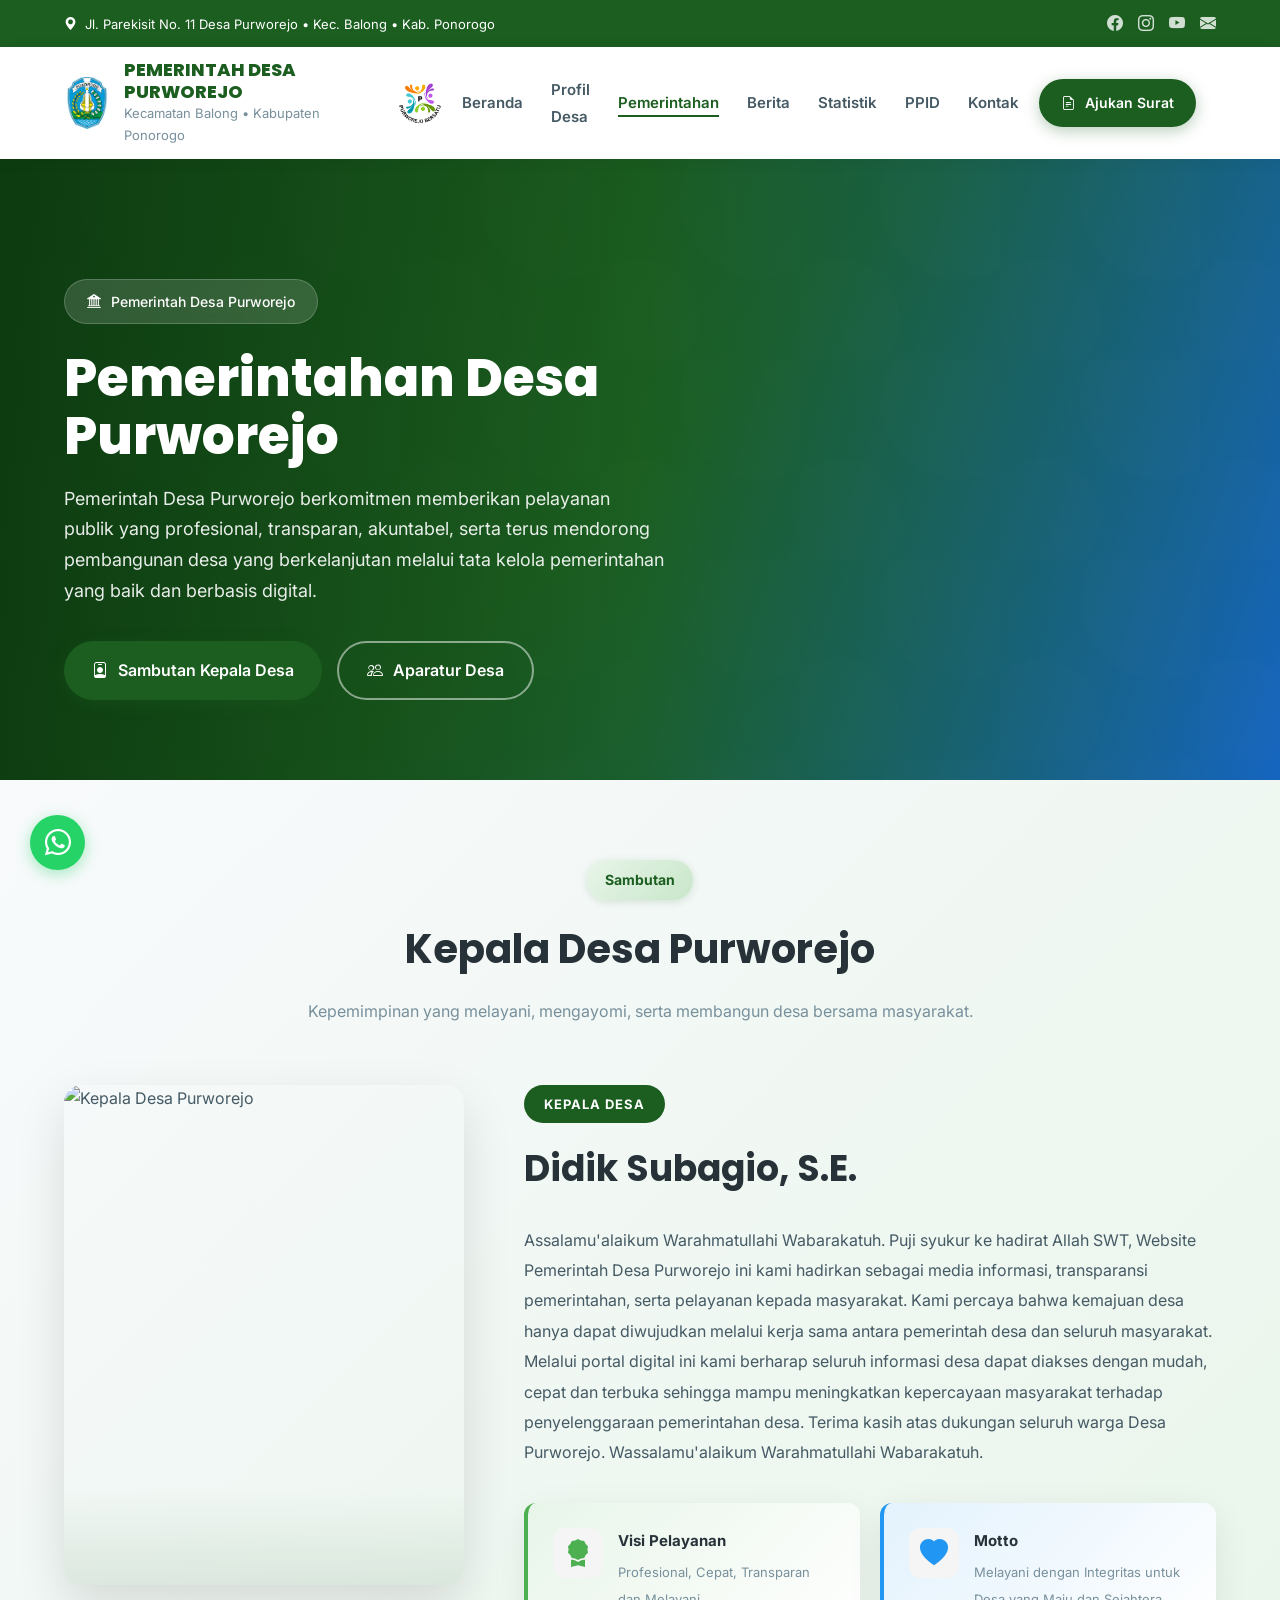
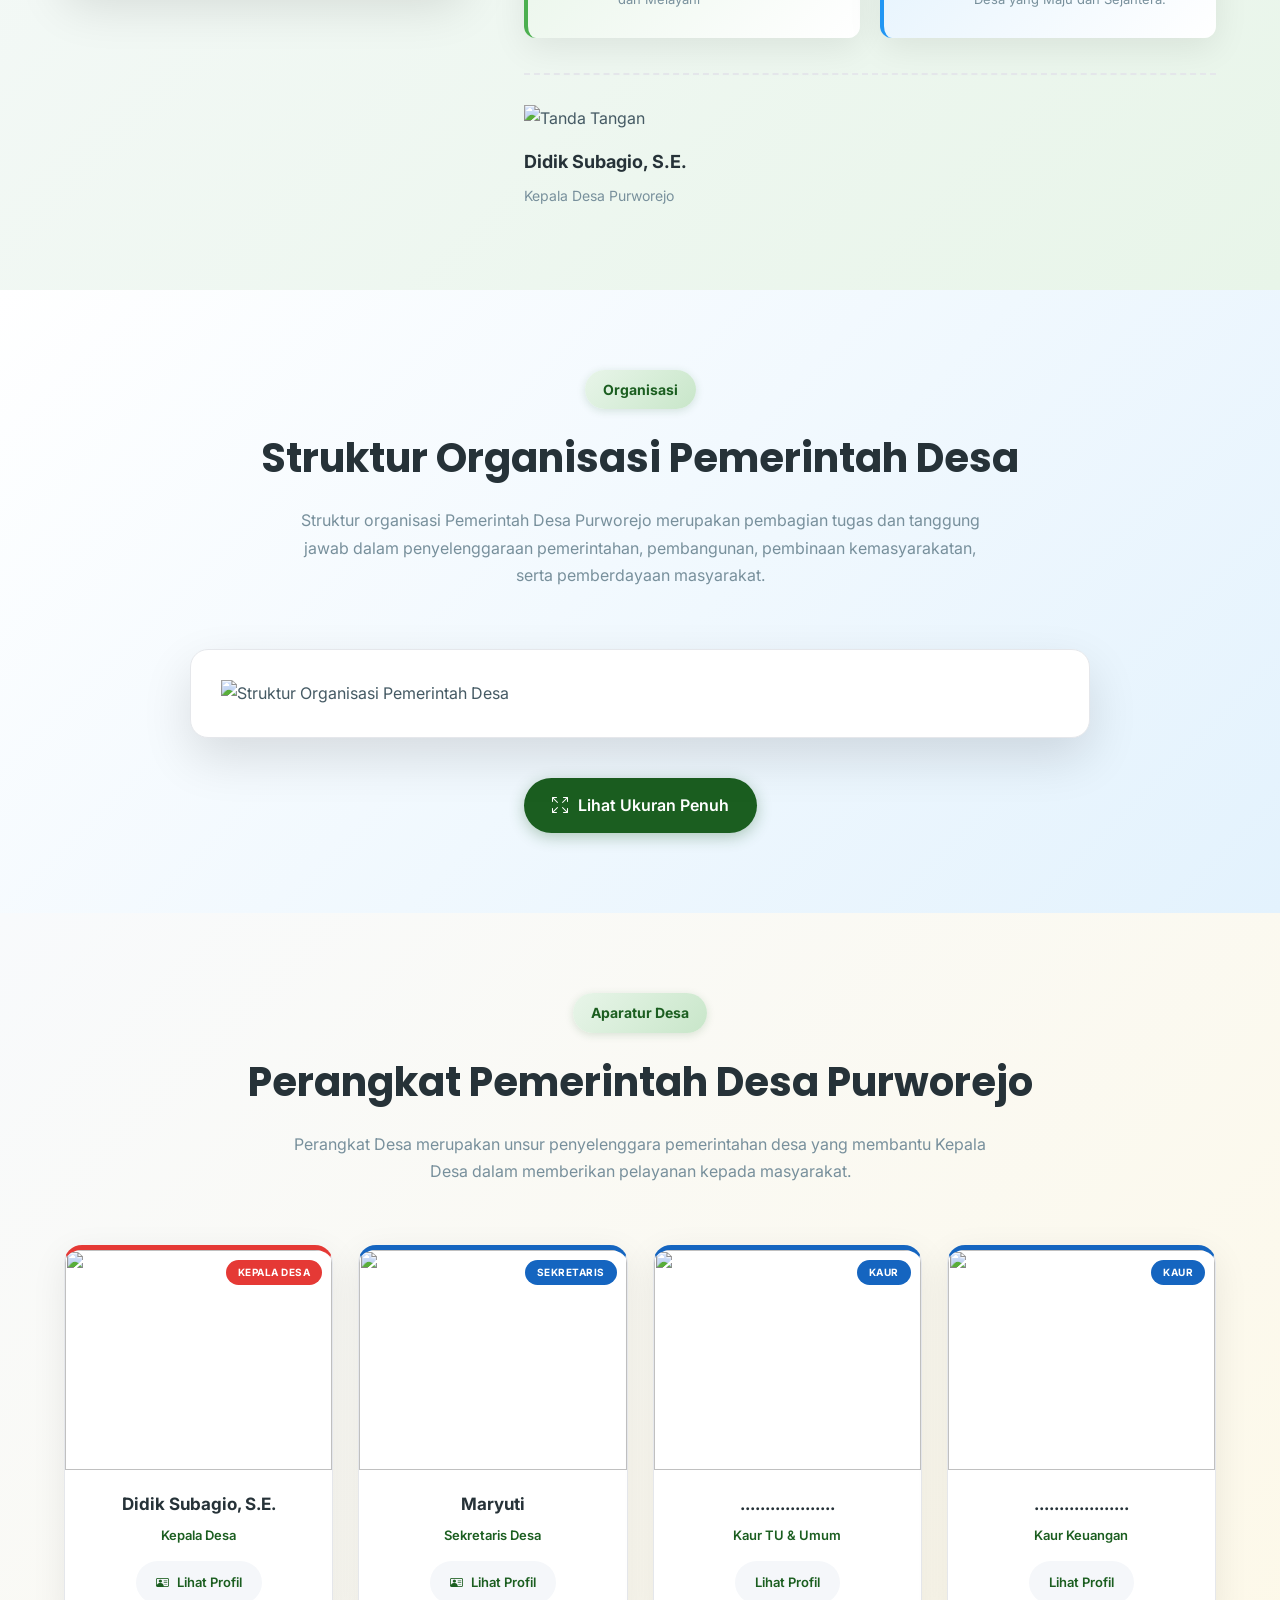
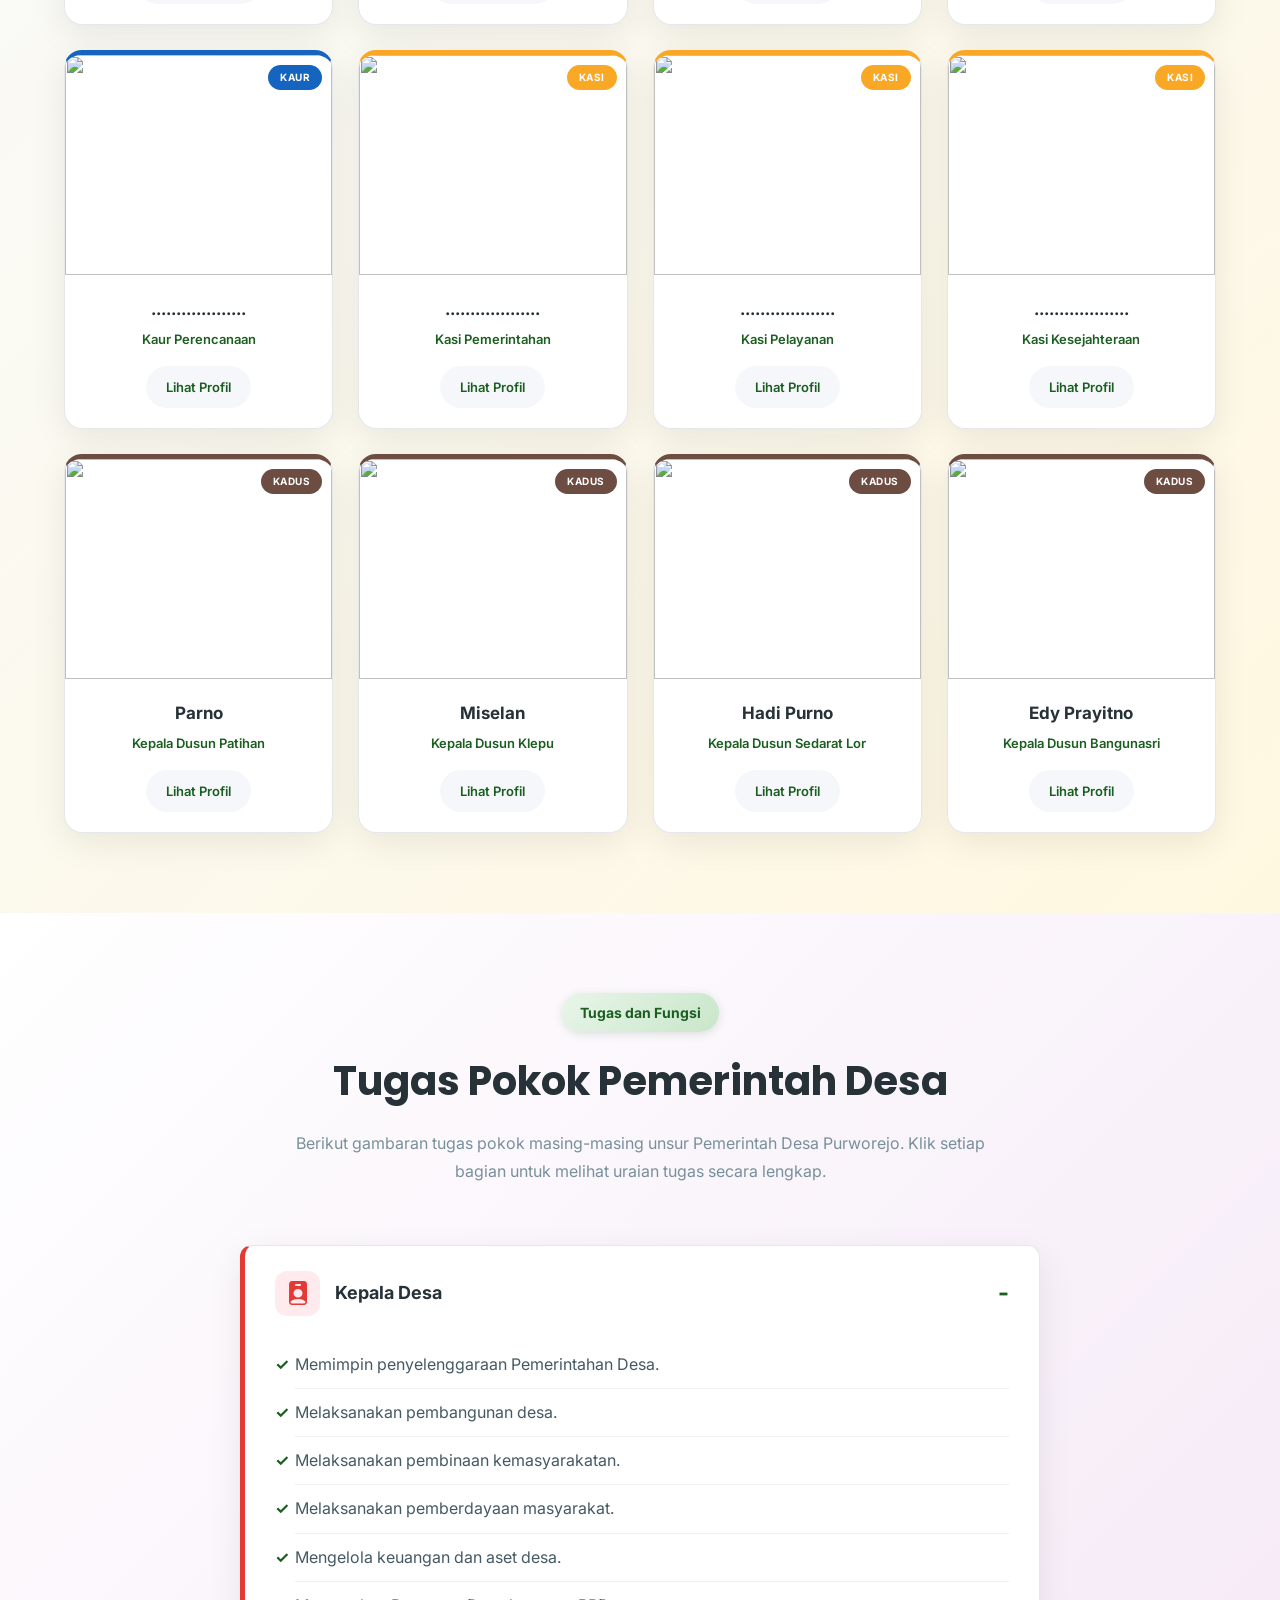
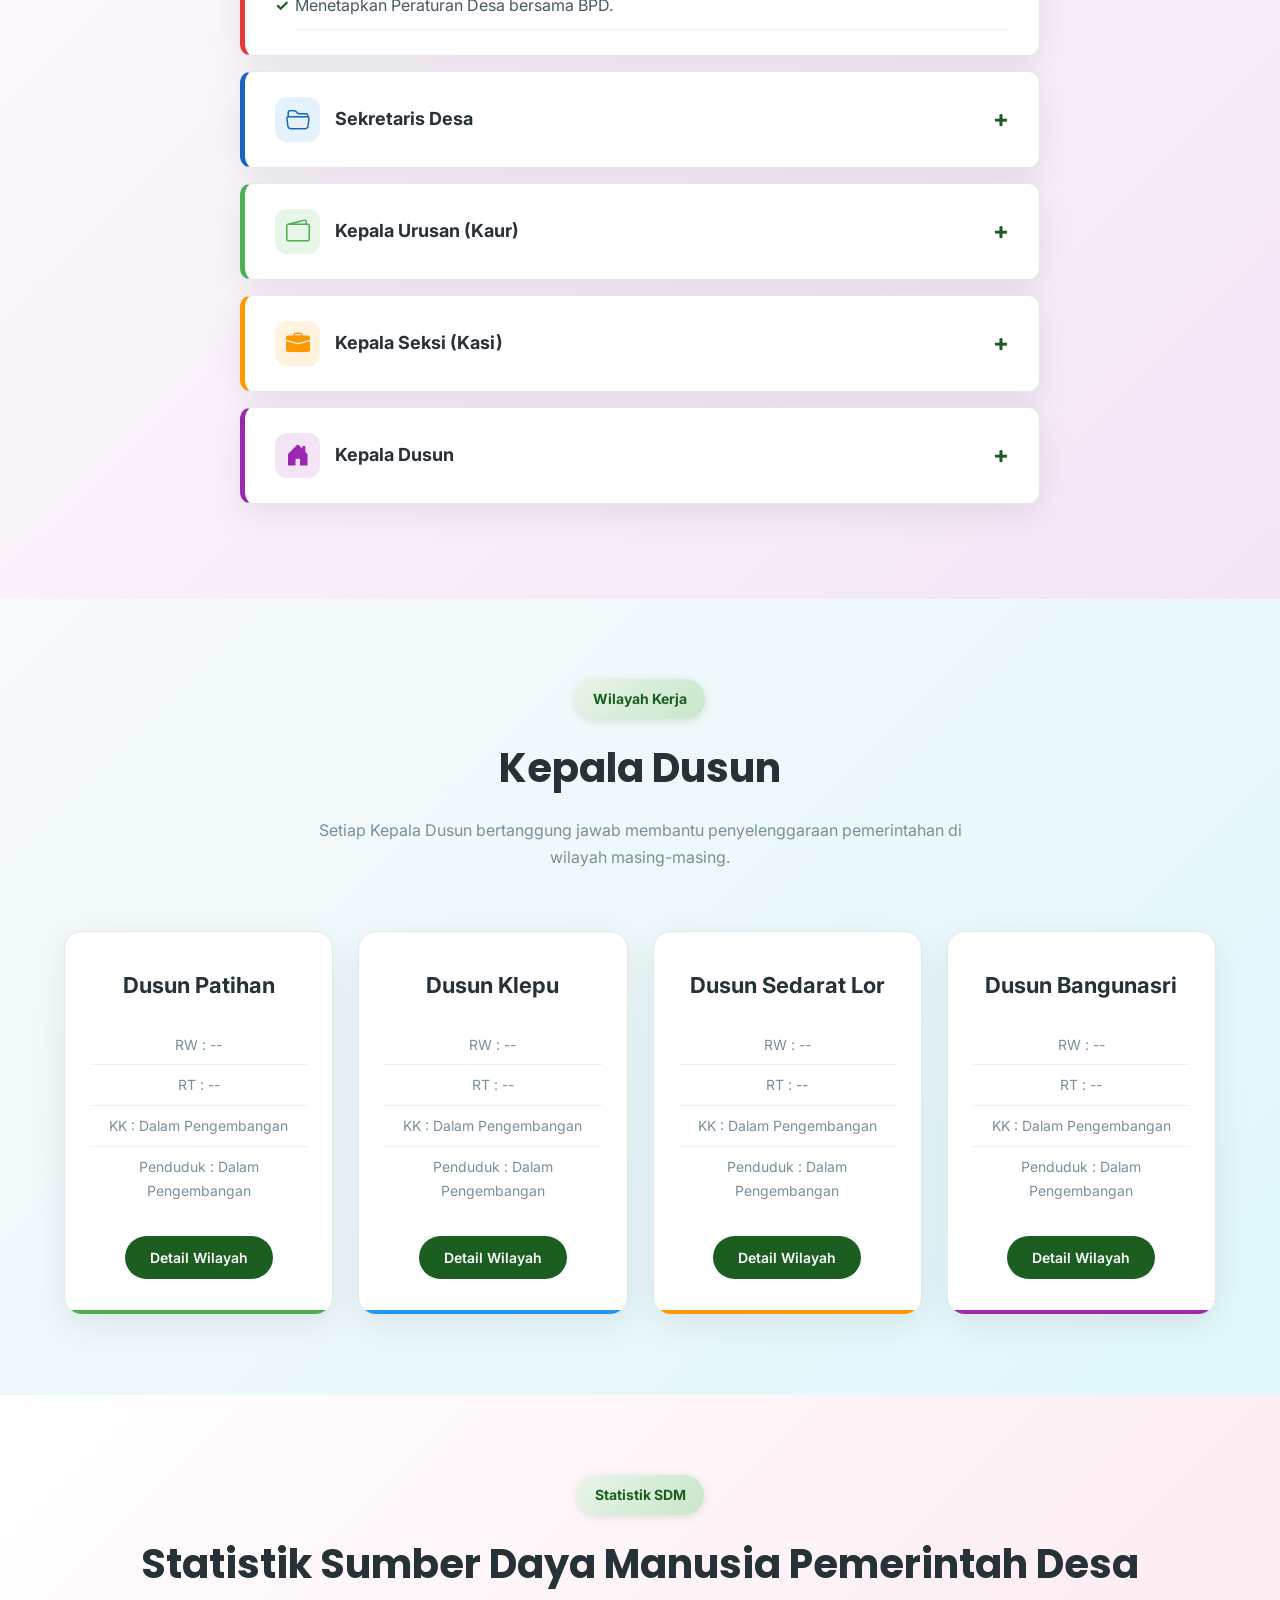
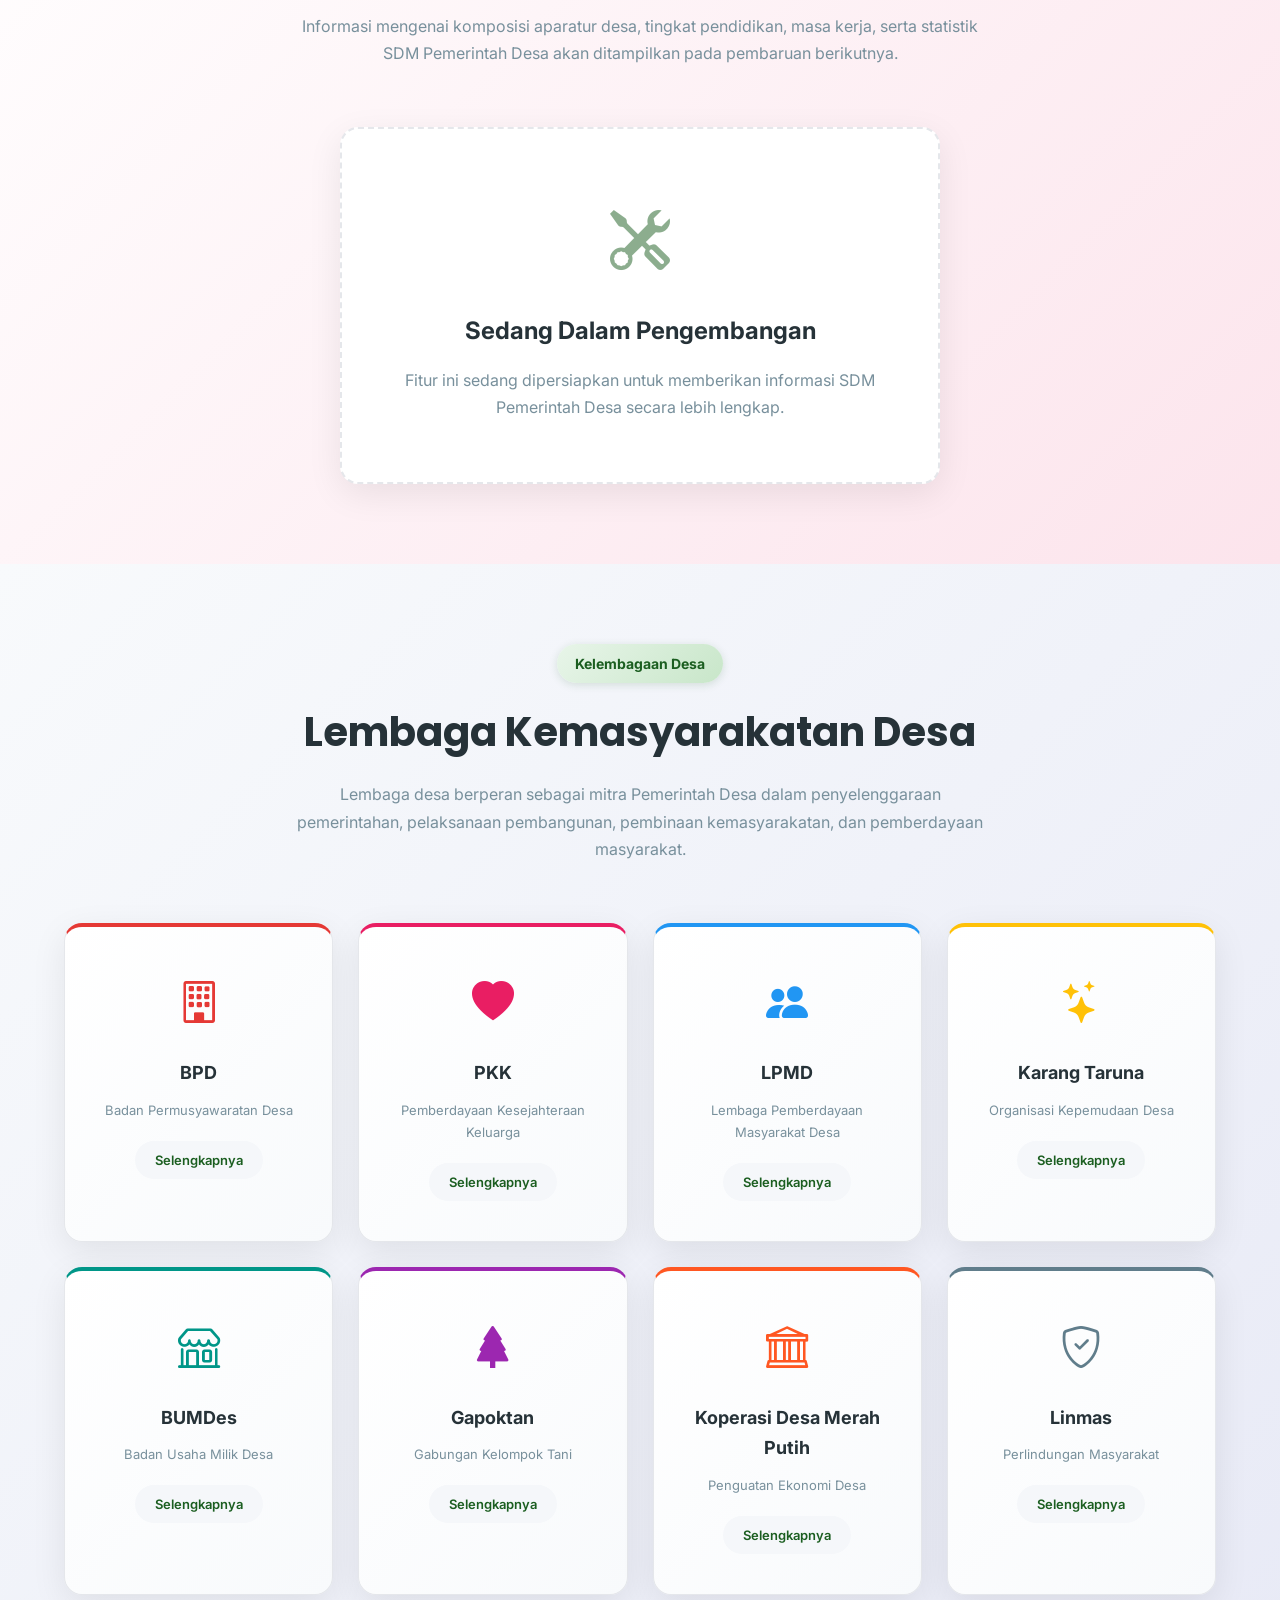
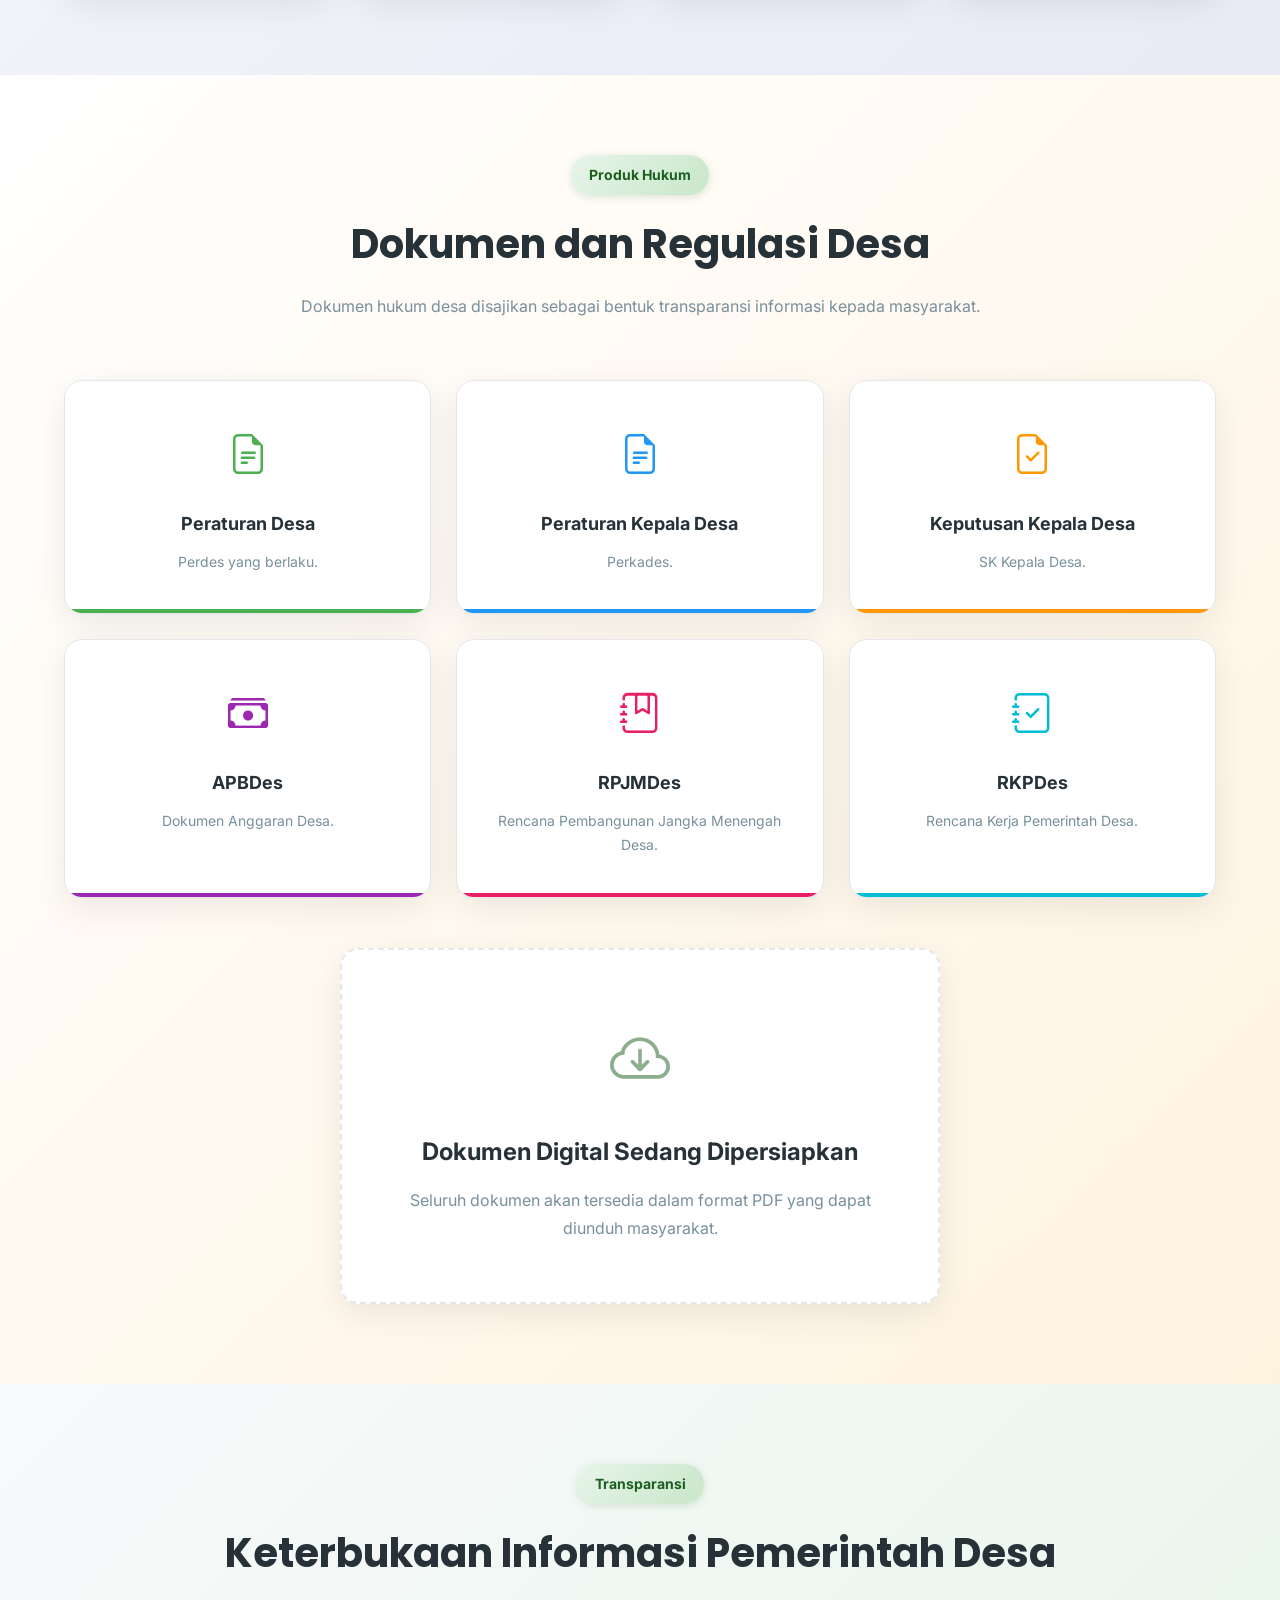
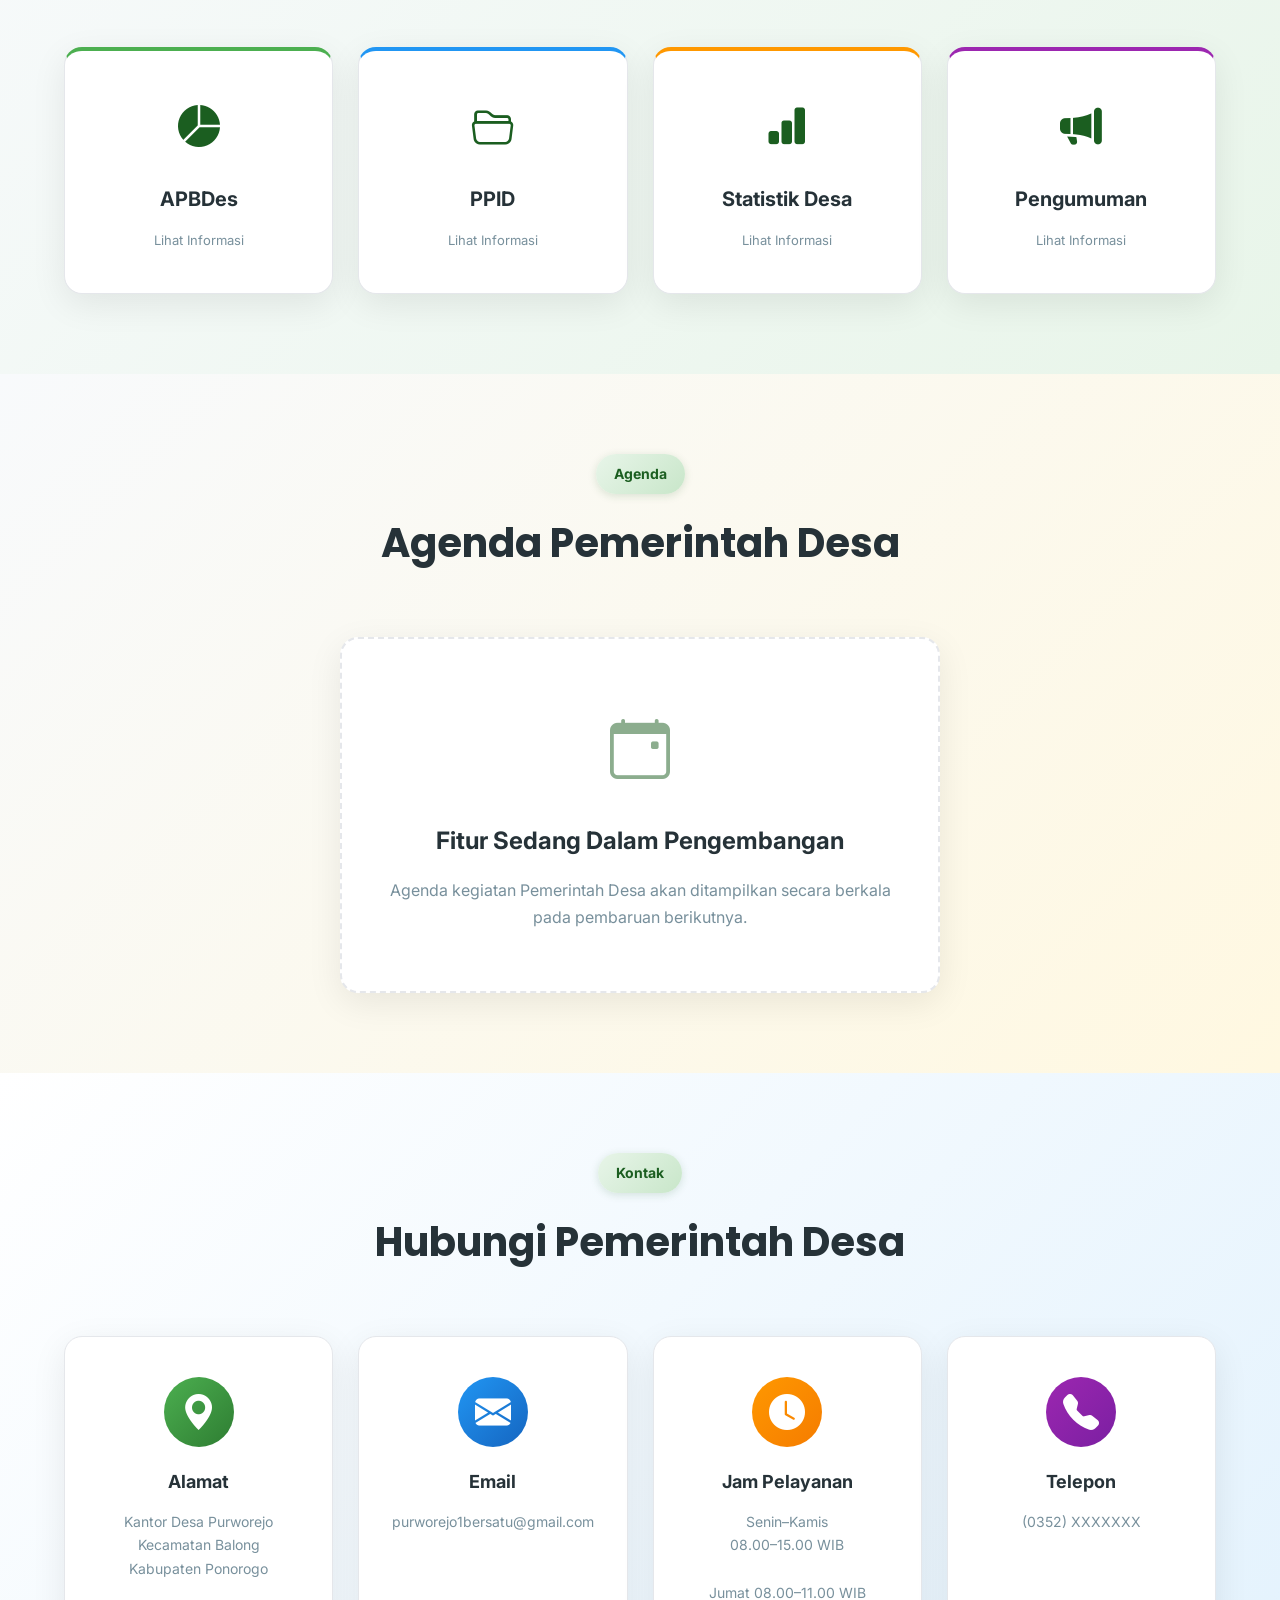
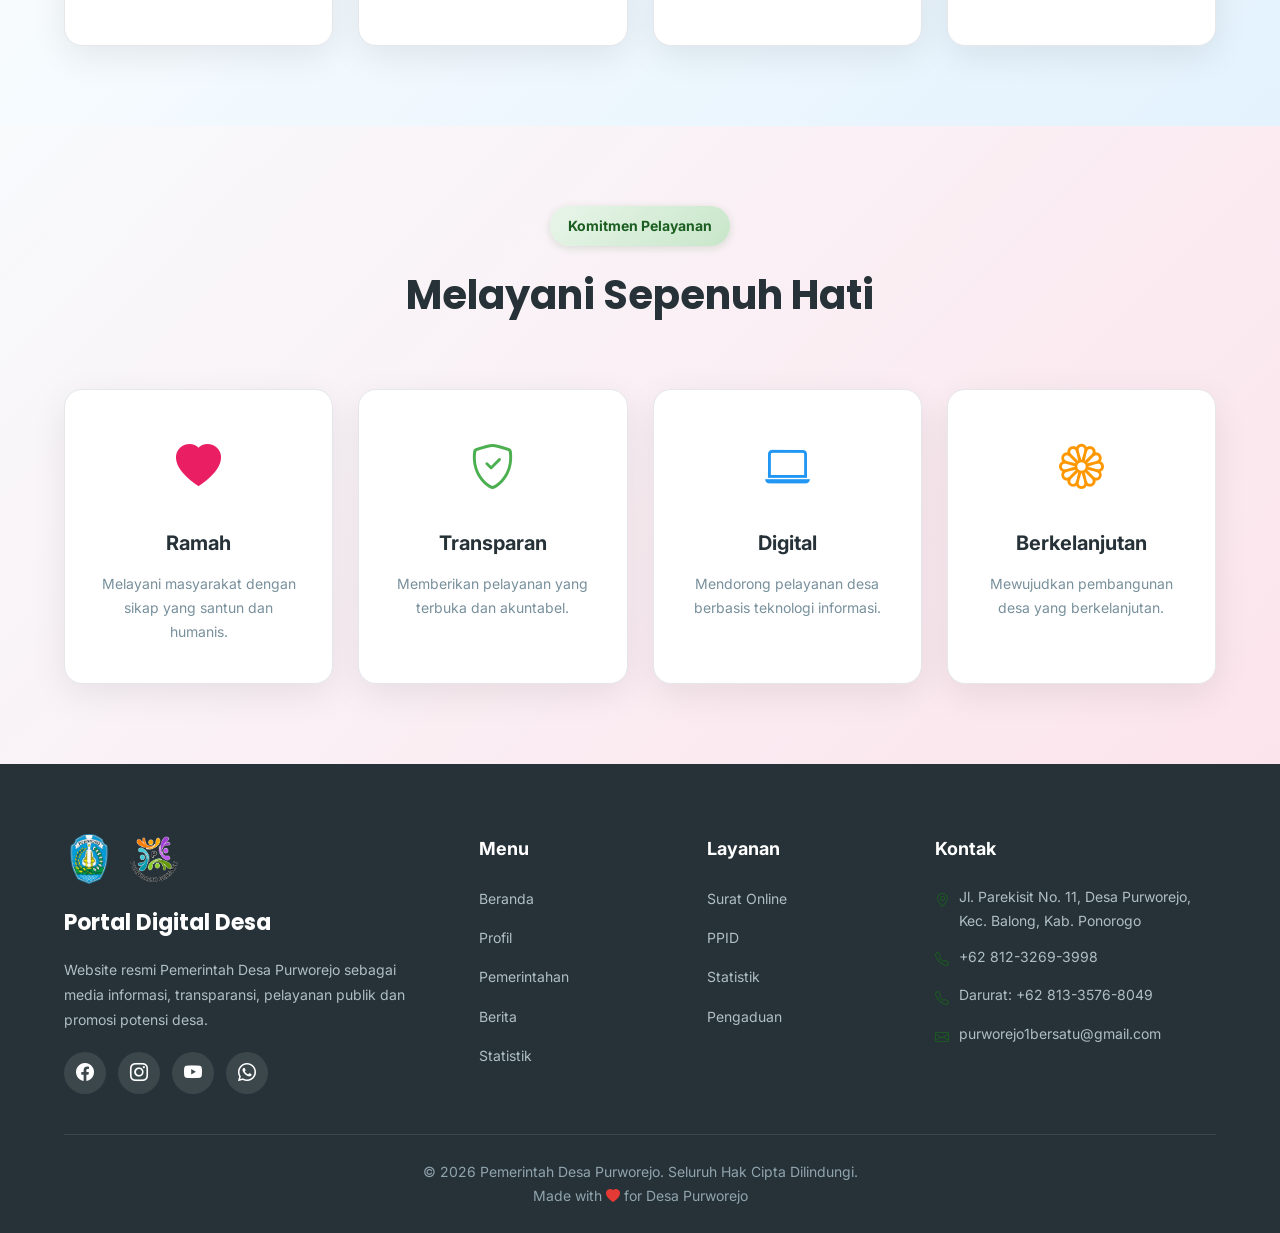
==== pemerintahan.html @ 0cb74fee "Add files via upload" ====
<!DOCTYPE html>
<html lang="id">
<head>
    <meta charset="UTF-8">
    <meta name="viewport" content="width=device-width, initial-scale=1.0">
    <title>Pemerintahan Desa | Portal Digital Desa Purworejo</title>
    <meta name="description" content="Pemerintahan Desa Purworejo - Struktur Organisasi, Aparatur Desa, Tugas Pokok dan Fungsi">

    <link rel="preconnect" href="https://fonts.googleapis.com">
    <link rel="preconnect" href="https://fonts.gstatic.com" crossorigin>
    <link href="https://fonts.googleapis.com/css2?family=Inter:wght@300;400;500;600;700;800&family=Poppins:wght@600;700;800&display=swap" rel="stylesheet">
    <link rel="stylesheet" href="https://cdn.jsdelivr.net/npm/bootstrap-icons@1.13.1/font/bootstrap-icons.min.css">
    <link href="https://unpkg.com/aos@2.3.4/dist/aos.css" rel="stylesheet">

    <style>

/* ==========================================
   PORTAL DIGITAL DESA PURWOREJO v2.0
   Modern Design + All Features
========================================== */

@import url('https://fonts.googleapis.com/css2?family=Inter:wght@300;400;500;600;700;800&family=Poppins:wght@600;700;800&display=swap');

:root {
    --primary: #1B5E20;
    --primary-light: #2E7D32;
    --primary-dark: #0D3B10;
    --secondary: #1565C0;
    --warning: #F9A825;
    --danger: #E53935;
    --white: #ffffff;
    --light: #F5F7FA;
    --dark: #263238;
    --text: #455A64;
    --text-light: #78909C;
    --border: #E5E7EB;
    --radius: 18px;
    --radius-sm: 12px;
    --shadow: 0 10px 35px rgba(0,0,0,.08);
    --shadow-lg: 0 20px 50px rgba(0,0,0,.12);
    --transition: .35s ease;
}

* { margin:0; padding:0; box-sizing:border-box; }
html { scroll-behavior:smooth; }
body { font-family:'Inter',sans-serif; background:var(--light); color:var(--text); line-height:1.7; overflow-x:hidden; }
img { display:block; width:100%; height:auto; }
a { text-decoration:none; color:inherit; transition:var(--transition); }
ul { list-style:none; }

.container { width:90%; max-width:1280px; margin:auto; }

/* ==========================================
   LOADER
========================================== */
.loader { position:fixed; top:0; left:0; width:100%; height:100%; background:#fff; display:flex; flex-direction:column; justify-content:center; align-items:center; z-index:99999; transition:opacity .5s, visibility .5s; }
.loader.hide { opacity:0; visibility:hidden; }
.spinner { width:60px; height:60px; border:6px solid #eee; border-top:6px solid var(--primary); border-radius:50%; animation:spin 1s linear infinite; }
.spinner-small { width:30px; height:30px; border:4px solid #eee; border-top:4px solid var(--primary); border-radius:50%; animation:spin 1s linear infinite; }
@keyframes spin { 100% { transform:rotate(360deg); } }

/* ==========================================
   BUTTONS
========================================== */
.btn-primary { display:inline-flex; align-items:center; gap:10px; padding:14px 28px; background:var(--primary); color:#fff; border-radius:50px; font-weight:600; transition:.3s; box-shadow:0 4px 15px rgba(27,94,32,.3); border:none; cursor:pointer; }
.btn-primary:hover { background:var(--primary-light); transform:translateY(-3px); box-shadow:0 8px 25px rgba(27,94,32,.4); }
.btn-secondary { display:inline-flex; align-items:center; gap:10px; padding:14px 28px; background:rgba(255,255,255,.2); border:2px solid rgba(255,255,255,.4); color:#fff; border-radius:50px; font-weight:600; transition:.3s; backdrop-filter:blur(10px); }
.btn-secondary:hover { background:rgba(255,255,255,.35); transform:translateY(-3px); }

/* ==========================================
   SECTION TITLE
========================================== */
.section-title { text-align:center; margin-bottom:60px; }
.section-title span { display:inline-block; padding:8px 18px; background:#E8F5E9; color:var(--primary); border-radius:50px; font-weight:700; font-size:14px; margin-bottom:15px; }
.section-title h2 { font-family:'Poppins',sans-serif; font-size:40px; color:var(--dark); margin-bottom:15px; }
.section-title p { max-width:700px; margin:auto; color:var(--text-light); }

/* ==========================================
   TOPBAR
========================================== */
.topbar { background:var(--primary); color:#fff; font-size:13px; padding:10px 0; }
.topbar-content { display:flex; justify-content:space-between; align-items:center; }
.top-left { display:flex; align-items:center; gap:8px; }
.top-right { display:flex; gap:15px; }
.top-right a { font-size:16px; color:#fff; opacity:.8; transition:.3s; }
.top-right a:hover { opacity:1; transform:translateY(-2px); }

/* ==========================================
   HEADER
========================================== */
.header { position:sticky; top:0; left:0; width:100%; z-index:1000; background:#fff; box-shadow:0 2px 15px rgba(0,0,0,.06); }
.navbar { display:grid; grid-template-columns:auto 1fr auto auto; align-items:center; gap:20px; padding:12px 0; }

.logo { display:flex; align-items:center; gap:14px; }
.logo-kabupaten { width:52px; height:52px; object-fit:contain; }
.logo-desa { width:44px; height:44px; object-fit:contain; }
.logo-text { display:flex; flex-direction:column; }
.logo-text h2 { font-family:'Poppins',sans-serif; font-size:18px; font-weight:800; color:var(--primary); line-height:1.2; }
.logo-text span { font-size:13px; color:var(--text-light); }

nav ul { display:flex; gap:28px; align-items:center; justify-content:center; }
nav a { font-size:15px; font-weight:600; color:var(--text); position:relative; padding:5px 0; }
nav a::after { content:''; position:absolute; bottom:0; left:0; width:0; height:2px; background:var(--primary); transition:width .3s; }
nav a:hover, nav a.active { color:var(--primary); }
nav a:hover::after, nav a.active::after { width:100%; }

.header-button { display:flex; align-items:center; }
.header-button .btn-primary { padding:12px 22px; font-size:14px; }
.header-button .btn-primary span { display:inline; }

.menu-toggle { display:none; font-size:28px; color:var(--dark); background:none; border:none; cursor:pointer; }

/* ==========================================
   HERO
========================================== */
.hero { padding-top:0; }
.hero-slide { position:relative; height:600px; overflow:hidden; border-radius:0; }
.hero-slide img { position:absolute; width:100%; height:100%; object-fit:cover; }
.overlay { position:absolute; width:100%; height:100%; background:linear-gradient(90deg, rgba(0,0,0,.7) 0%, rgba(0,0,0,.4) 50%, rgba(0,0,0,.1) 100%); }
.hero .container { position:relative; height:100%; display:flex; align-items:center; z-index:2; }
.hero-content { max-width:650px; color:#fff; }
.hero-badge { display:inline-block; padding:10px 22px; background:rgba(255,255,255,.18); backdrop-filter:blur(10px); border-radius:50px; margin-bottom:20px; font-size:14px; font-weight:500; }
.hero-content h1 { font-family:'Poppins',sans-serif; font-size:52px; line-height:1.1; margin-bottom:20px; }
.hero-content p { font-size:18px; color:rgba(255,255,255,.9); margin-bottom:35px; max-width:600px; }
.hero-button { display:flex; gap:15px; flex-wrap:wrap; }

.swiper-pagination-bullet { background:#fff; opacity:.5; width:10px; height:10px; }
.swiper-pagination-bullet-active { background:var(--warning); opacity:1; }

/* ==========================================
   RUNNING TEXT
========================================== */
.running-text { background:#fff; padding:16px 0; box-shadow:var(--shadow); position:relative; z-index:5; }
.running-wrapper { display:flex; align-items:center; gap:20px; }
.running-label { display:flex; align-items:center; gap:10px; background:var(--primary); color:#fff; padding:10px 20px; border-radius:50px; font-weight:700; font-size:14px; white-space:nowrap; }
.running-label i { font-size:18px; }
.running-wrapper marquee { font-size:15px; font-weight:500; color:var(--dark); flex:1; }

/* ==========================================
   QUICK MENU
========================================== */
.quick-menu { background:var(--light); padding:80px 0; }
.quick-grid { display:grid; grid-template-columns:repeat(6,1fr); gap:20px; }
.quick-card { background:#fff; border-radius:var(--radius); padding:30px 20px; text-align:center; box-shadow:var(--shadow); transition:.35s; border:1px solid #ECEFF1; }
.quick-card:hover { transform:translateY(-10px); box-shadow:var(--shadow-lg); }
.quick-icon { width:70px; height:70px; margin:0 auto 20px; border-radius:50%; display:flex; align-items:center; justify-content:center; background:#E8F5E9; color:var(--primary); font-size:32px; transition:.3s; }
.quick-icon.blue{
    background:#2F80ED;
    color:#fff;
}

.quick-icon.green{
    background:#4CAF50;
    color:#fff;
}

.quick-icon.purple{
    background:#8E44AD;
    color:#fff;
}

.quick-icon.orange{
    background:#F39C12;
    color:#fff;
}

.quick-icon.red{
    background:#E74C3C;
    color:#fff;
}

.quick-icon.teal{
    background:#16A085;
    color:#fff;
}
.quick-card:hover .quick-icon { background:var(--primary); color:#fff; transform:scale(1.1); }
.quick-card h3 { font-size:17px; margin-bottom:10px; color:var(--dark); }
.quick-card p { font-size:13px; color:var(--text-light); line-height:1.5; }

/* ==========================================
   STATISTIK
========================================== */
.statistics { background:#fff; padding:80px 0; }
.stat-grid { display:grid; grid-template-columns:repeat(4,1fr); gap:25px; }
.stat-card { background:linear-gradient(135deg,#fff,#F8FAFC); padding:35px 25px; border-radius:var(--radius); text-align:center; box-shadow:var(--shadow); transition:.35s; border:1px solid #ECEFF1; }
.stat-card:hover { transform:translateY(-8px); box-shadow:var(--shadow-lg); }
.stat-card i { font-size:40px; color:var(--primary); margin-bottom:18px; display:block; }
.stat-card h3 { font-size:38px; font-weight:800; color:var(--primary); margin-bottom:8px; }
.stat-card p { font-weight:600; color:var(--text); font-size:15px; }
.stat-cta { text-align:center; margin-top:40px; }

/* ==========================================
   SAMBUTAN
========================================== */
.welcome { background:var(--light); padding:80px 0; }
.welcome-wrapper { display:grid; grid-template-columns:380px 1fr; gap:60px; align-items:center; }
.welcome-photo { overflow:hidden; border-radius:var(--radius); box-shadow:var(--shadow); background:#fff; }
.welcome-photo img { height:480px; object-fit:cover; }
.welcome-content span { display:inline-block; padding:8px 18px; background:#E8F5E9; border-radius:50px; color:var(--primary); font-weight:700; font-size:14px; margin-bottom:20px; }
.welcome-content h2 { font-family:'Poppins',sans-serif; font-size:36px; color:var(--dark); margin-bottom:25px; }
.welcome-content p { margin-bottom:18px; font-size:16px; line-height:1.8; color:var(--text); }

/* ==========================================
   BERITA
========================================== */
.news { background:#fff; padding:80px 0; }
.news-grid { display:grid; grid-template-columns:repeat(3,1fr); gap:30px; }
.news-card { background:#fff; border-radius:var(--radius); overflow:hidden; box-shadow:var(--shadow); transition:.35s; border:1px solid #ECEFF1; }
.news-card:hover { transform:translateY(-10px); box-shadow:var(--shadow-lg); }
.news-card img { height:220px; object-fit:cover; transition:.5s; }
.news-card:hover img { transform:scale(1.05); }
.news-content { padding:25px; }
.news-content span { display:inline-block; font-size:13px; color:var(--primary); font-weight:700; margin-bottom:12px; }
.news-content h3 { font-size:20px; margin-bottom:15px; line-height:1.4; color:var(--dark); }
.news-content p { margin-bottom:20px; font-size:14px; color:var(--text-light); line-height:1.7; display:-webkit-box; -webkit-line-clamp:3; -webkit-box-orient:vertical; overflow:hidden; }
.news-content a { color:var(--primary); font-weight:700; display:inline-flex; align-items:center; gap:5px; }
.news-content a:hover { color:var(--warning); gap:10px; }
.news-cta { text-align:center; margin-top:40px; }
.loading-news { grid-column:1/-1; text-align:center; padding:60px; }
.loading-news p { margin-top:15px; color:var(--text-light); }

/* ==========================================
   LAYANAN
========================================== */
.services { background:var(--light); padding:80px 0; }
.services-grid { display:grid; grid-template-columns:repeat(3,1fr); gap:25px; }
.service-card { background:#fff; padding:40px 30px; border-radius:var(--radius); text-align:center; box-shadow:var(--shadow); transition:.35s; border:1px solid #ECEFF1; }
.service-card:hover { transform:translateY(-8px); box-shadow:var(--shadow-lg); }
.service-card i { font-size:45px; color:var(--primary); margin-bottom:20px; display:block; transition:.3s; }
.service-card:hover i { transform:scale(1.2); color:var(--secondary); }
.service-card h3 { font-size:20px; margin-bottom:12px; color:var(--dark); }
.service-card p { font-size:14px; color:var(--text-light); line-height:1.7; }

/* ==========================================
   APBDES
========================================== */
.budget { background:#fff; padding:80px 0; }
.budget-wrapper { display:grid; grid-template-columns:repeat(3,1fr); gap:25px; margin-bottom:40px; }
.budget-card { padding:35px; border-radius:var(--radius); text-align:center; color:#fff; position:relative; overflow:hidden; }
.budget-card::before { content:''; position:absolute; top:-50%; right:-50%; width:200px; height:200px; background:rgba(255,255,255,.1); border-radius:50%; }
.budget-card.income { background:linear-gradient(135deg, #1B5E20, #2E7D32); }
.budget-card.expense { background:linear-gradient(135deg, #1565C0, #1976D2); }
.budget-card.remain { background:linear-gradient(135deg, #F9A825, #F57F17); }
.budget-card i { font-size:40px; margin-bottom:15px; display:block; opacity:.9; }
.budget-card h3 { font-size:16px; margin-bottom:10px; opacity:.9; }
.budget-card h2 { font-size:28px; font-weight:800; }
.budget-chart { max-width:500px; margin:0 auto; }

/* ==========================================
   KONTAK
========================================== */
.contact { background:var(--light); padding:80px 0; }
.contact-wrapper { display:grid; grid-template-columns:1fr 1fr; gap:50px; align-items:start; }
.contact-info span { display:inline-block; padding:8px 18px; background:#E8F5E9; border-radius:50px; color:var(--primary); font-weight:700; font-size:14px; margin-bottom:20px; }
.contact-info h2 { font-family:'Poppins',sans-serif; font-size:36px; color:var(--dark); margin-bottom:20px; }
.contact-info p { margin-bottom:25px; line-height:1.8; }
.contact-info ul li { display:flex; align-items:center; gap:12px; margin-bottom:15px; font-size:15px; }
.contact-info ul li i { color:var(--primary); font-size:18px; }
.contact-form { background:#fff; padding:40px; border-radius:var(--radius); box-shadow:var(--shadow); }
.contact-form input, .contact-form textarea { width:100%; padding:14px 18px; margin-bottom:15px; border:1px solid var(--border); border-radius:var(--radius-sm); font-family:'Inter',sans-serif; font-size:15px; transition:.3s; }
.contact-form input:focus, .contact-form textarea:focus { outline:none; border-color:var(--primary); box-shadow:0 0 0 3px rgba(27,94,32,.1); }
.contact-form textarea { resize:vertical; min-height:120px; }

/* ==========================================
   FOOTER
========================================== */
.footer { background:var(--dark); padding:70px 0 0; color:#fff; }
.footer-grid { display:grid; grid-template-columns:2fr 1fr 1fr 1.5fr; gap:40px; margin-bottom:40px; }
.footer-brand .footer-logo { display:flex; gap:15px; margin-bottom:20px; }
.footer-brand .footer-logo img { width:50px; height:50px; object-fit:contain; }
.footer-brand h3 { font-family:'Poppins',sans-serif; font-size:22px; margin-bottom:15px; }
.footer-brand p { color:#b0bec5; line-height:1.8; margin-bottom:20px; font-size:14px; }
.footer-social { display:flex; gap:12px; }
.footer-social a { width:42px; height:42px; border-radius:50%; background:rgba(255,255,255,.1); display:flex; align-items:center; justify-content:center; font-size:18px; transition:.3s; }
.footer-social a:hover { background:var(--primary); transform:translateY(-3px); }
.footer-menu h4 { font-size:18px; margin-bottom:20px; color:#fff; }
.footer-menu ul li { margin-bottom:12px; }
.footer-menu ul li a { color:#b0bec5; font-size:14px; transition:.3s; }
.footer-menu ul li a:hover { color:#fff; padding-left:5px; }
.footer-contact h4 { font-size:18px; margin-bottom:20px; color:#fff; }
.footer-contact ul li { display:flex; align-items:flex-start; gap:10px; margin-bottom:12px; color:#b0bec5; font-size:14px; }
.footer-contact ul li i { color:var(--primary); margin-top:3px; }
.copyright { border-top:1px solid rgba(255,255,255,.1); padding:25px 0; text-align:center; font-size:14px; color:#90a4ae; }
.copyright i { color:#E53935; }

/* ==========================================
   FLOATING BUTTONS
========================================== */
.back-top { position:fixed; bottom:30px; right:30px; width:50px; height:50px; background:var(--primary); color:#fff; border-radius:50%; display:flex; align-items:center; justify-content:center; font-size:24px; opacity:0; visibility:hidden; transition:.3s; z-index:999; box-shadow:0 4px 15px rgba(27,94,32,.4); }
.back-top.show { opacity:1; visibility:visible; }
.back-top:hover { background:var(--primary-light); transform:translateY(-3px); }
.whatsapp { position:fixed; bottom:30px; left:30px; width:55px; height:55px; background:#25D366; color:#fff; border-radius:50%; display:flex; align-items:center; justify-content:center; font-size:26px; z-index:999; box-shadow:0 4px 15px rgba(37,211,102,.4); transition:.3s; }
.whatsapp:hover { transform:scale(1.1) rotate(10deg); }

/* ==========================================
   PAGE HEADER
========================================== */
.page-header { background:linear-gradient(135deg, var(--primary), var(--primary-dark)); color:#fff; padding:100px 0 60px; text-align:center; }
.page-header h1 { font-family:'Poppins',sans-serif; font-size:42px; margin-bottom:10px; }
.page-header p { opacity:.9; font-size:18px; }

.page-banner { padding:100px 0 50px; background:linear-gradient(135deg, #f7f9fc, #e8f5e9); }
.page-banner-content { text-align:center; }
.page-banner-content h1 { font-family:'Poppins',sans-serif; font-size:42px; font-weight:800; color:var(--dark); margin-bottom:15px; }
.page-banner-content p { font-size:18px; color:var(--text-light); max-width:700px; margin:auto; }

/* ==========================================
   NEWS SEARCH
========================================== */
.news-search { padding:40px 0; background:var(--light); }
.search-box { position:relative; max-width:500px; margin:0 auto; }
.search-box i { position:absolute; left:18px; top:50%; transform:translateY(-50%); color:var(--text-light); font-size:18px; }
.search-box input { width:100%; padding:15px 20px 15px 50px; border:1px solid var(--border); border-radius:50px; font-size:16px; transition:.3s; }
.search-box input:focus { outline:none; border-color:var(--primary); box-shadow:0 0 0 3px rgba(27,94,32,.1); }

/* ==========================================
   NEWS LIST PAGE
========================================== */
.news-list { padding:30px 0 80px; background:var(--light); }

/* ==========================================
   NEWS DETAIL
========================================== */
.news-detail { padding:60px 0; background:#fff; }
.back-news { display:inline-flex; align-items:center; gap:10px; margin-bottom:30px; color:var(--primary); font-weight:600; transition:.3s; }
.back-news:hover { color:var(--primary-dark); gap:15px; }
.detail-image { width:100%; height:450px; object-fit:cover; border-radius:var(--radius); margin-bottom:30px; box-shadow:var(--shadow); }
.detail-meta { color:#777; font-size:15px; margin-bottom:15px; }
.detail-meta span:first-child { color:var(--primary); font-weight:600; background:#E8F5E9; padding:4px 12px; border-radius:20px; }
#detailJudul { font-family:'Poppins',sans-serif; font-size:36px; line-height:1.4; color:var(--dark); margin-bottom:20px; }
.detail-author { display:flex; align-items:center; gap:10px; color:#666; margin-bottom:25px; }
.detail-author i { font-size:24px; color:var(--primary); }
.detail-content { font-size:17px; line-height:1.9; color:#444; margin:35px 0; }
.detail-content p { margin-bottom:20px; }
.detail-content h2 { color:var(--primary); margin:35px 0 20px; font-size:28px; }
.detail-content h3 { color:var(--primary); margin:30px 0 15px; font-size:22px; }
.detail-content img { width:100%; border-radius:var(--radius-sm); margin:25px 0; }
.detail-content ul { padding-left:25px; margin-bottom:25px; }
.detail-content li { margin-bottom:10px; }
.detail-tags { display:flex; flex-wrap:wrap; gap:10px; margin-top:30px; }
.detail-tags span { background:var(--primary); color:#fff; padding:8px 18px; border-radius:30px; font-size:13px; }

/* ==========================================
   STATISTICS PAGE
========================================== */
.statistics-filter { padding:30px 0; background:#f7f9fc; }
.filter-card { background:#fff; padding:35px; border-radius:var(--radius); box-shadow:var(--shadow); }
.filter-grid { display:grid; grid-template-columns:repeat(3,1fr); gap:25px; margin-top:25px; }
.filter-item { display:flex; flex-direction:column; }
.filter-item label { font-weight:600; margin-bottom:10px; color:var(--dark); display:flex; align-items:center; gap:8px; }
.filter-item label i { color:var(--primary); }
.filter-item select { padding:14px 16px; border:1px solid var(--border); border-radius:var(--radius-sm); font-size:15px; outline:none; transition:.3s; background:#fff; }
.filter-item select:focus { border-color:var(--primary); box-shadow:0 0 0 3px rgba(27,94,32,.1); }
.active-filter { display:flex; align-items:center; gap:10px; padding:14px 18px; background:#E8F5E9; border-left:5px solid var(--primary); border-radius:var(--radius-sm); margin-bottom:25px; }
.active-filter i { font-size:20px; color:var(--primary); }
.active-filter strong { color:var(--primary); }

.statistics-card { padding:30px 0 60px; background:#f7f9fc; }
.statistics-card .stat-grid { grid-template-columns:repeat(4,1fr); }
.stat-box { background:#fff; border-radius:var(--radius); padding:30px 20px; text-align:center; box-shadow:0 8px 25px rgba(0,0,0,.06); transition:.3s; }
.stat-box:hover { transform:translateY(-8px); box-shadow:0 18px 40px rgba(0,0,0,.12); }
.stat-box i { font-size:36px; color:var(--primary); margin-bottom:15px; display:block; }
.stat-box h2 { font-size:32px; font-weight:800; color:var(--dark); margin-bottom:8px; }
.stat-box span { font-size:14px; color:var(--text-light); }

.statistics-chart { padding:20px 0 60px; background:#f7f9fc; }
.chart-row { display:grid; grid-template-columns:1fr 1fr; gap:30px; margin-bottom:30px; }
.chart-card { background:#fff; border-radius:var(--radius); padding:35px; box-shadow:0 8px 25px rgba(0,0,0,.06); }
.chart-header { margin-bottom:30px; }
.chart-header h2 { font-size:24px; margin-bottom:8px; color:var(--dark); display:flex; align-items:center; gap:10px; }
.chart-header h2 i { color:var(--primary); }
.chart-header p { color:var(--text-light); font-size:15px; }

.statistics-table { padding:20px 0 60px; background:#f7f9fc; }
.table-card { background:#fff; padding:35px; border-radius:var(--radius); box-shadow:0 8px 25px rgba(0,0,0,.06); }
.table-responsive { overflow-x:auto; }
.table-card table { width:100%; border-collapse:collapse; margin-top:20px; }
.table-card th { background:var(--primary); color:#fff; padding:15px; font-weight:600; text-align:center; }
.table-card td { padding:14px; border-bottom:1px solid #ececec; text-align:center; }
.table-card tbody tr:hover { background:#f5f9ff; }

.statistics-info { padding:20px 0 60px; background:#f7f9fc; }
.info-card { background:#fff; padding:35px; border-radius:var(--radius); box-shadow:0 8px 25px rgba(0,0,0,.06); }
.info-grid { display:grid; grid-template-columns:repeat(3,1fr); gap:30px; margin:30px 0; }
.info-item { text-align:center; padding:20px; }
.info-item i { font-size:36px; color:var(--primary); margin-bottom:15px; display:block; }
.info-item h4 { margin-bottom:10px; color:var(--dark); }
.info-item p { color:var(--text-light); }
.status-online { color:#16a34a; font-weight:700; }
.export-button { display:flex; gap:15px; flex-wrap:wrap; justify-content:center; }
.export-button button { padding:14px 22px; border:none; border-radius:var(--radius-sm); cursor:pointer; font-weight:600; background:var(--primary); color:#fff; transition:.3s; display:flex; align-items:center; gap:8px; }
.export-button button:hover { transform:translateY(-2px); box-shadow:0 4px 15px rgba(27,94,32,.3); }

/* ==========================================
   POPUP SEGERA HADIR
========================================== */
.coming-modal { position:fixed; top:0; left:0; width:100%; height:100%; background:rgba(0,0,0,.55); display:none; justify-content:center; align-items:center; z-index:99999; animation:fadeIn .25s; }
.coming-content { background:#fff; width:420px; max-width:92%; border-radius:var(--radius); padding:40px; text-align:center; box-shadow:0 20px 50px rgba(0,0,0,.25); }
.coming-icon { font-size:60px; margin-bottom:15px; }
.coming-content h2 { color:var(--primary); margin-bottom:15px; font-family:'Poppins',sans-serif; }
.coming-content p { color:#555; line-height:1.7; margin-bottom:30px; }
.coming-content button { background:var(--primary); color:#fff; border:none; padding:12px 35px; border-radius:30px; cursor:pointer; font-size:16px; font-weight:600; transition:.3s; }
.coming-content button:hover { background:var(--primary-light); }
@keyframes fadeIn { from { opacity:0; } to { opacity:1; } }

/* ==========================================
   EMPTY STATE
========================================== */
.empty-news { grid-column:1/-1; text-align:center; padding:60px; color:var(--text-light); }
.empty-news i { font-size:48px; color:#ddd; margin-bottom:15px; display:block; }

/* ==========================================
   DATA DESA STATIS
========================================== */
.data-desa { background: #fff; padding: 80px 0; }
.data-grid { display: grid; grid-template-columns: repeat(6, 1fr); gap: 20px; }
.data-card { background: linear-gradient(135deg, #fff, #F8FAFC); padding: 30px 20px; border-radius: var(--radius); text-align: center; box-shadow: var(--shadow); transition: .35s; border: 1px solid #ECEFF1; }
.data-card:hover { transform: translateY(-8px); box-shadow: var(--shadow-lg); }
.data-icon { width: 60px; height: 60px; margin: 0 auto 15px; border-radius: 50%; display: flex; align-items: center; justify-content: center; background: #E8F5E9; color: var(--primary); font-size: 28px; }
.data-card h3 { font-size: 32px; font-weight: 800; color: var(--primary); margin-bottom: 8px; }
.data-card p { font-size: 13px; color: var(--text-light); line-height: 1.5; }
.data-card p small { display: block; margin-top: 5px; font-size: 11px; color: var(--text-muted); }

/* ==========================================
   USIA PENDUDUK
========================================== */
.usia-section { background: var(--light); padding: 80px 0; }
.usia-grid { display: grid; grid-template-columns: repeat(6, 1fr); gap: 20px; }
.usia-card { background: #fff; padding: 30px 15px; border-radius: var(--radius); text-align: center; box-shadow: var(--shadow); transition: .35s; }
.usia-card:hover { transform: translateY(-8px); }
.usia-icon { font-size: 36px; margin-bottom: 15px; }
.usia-card h3 { font-size: 28px; font-weight: 800; color: var(--primary); margin-bottom: 5px; }
.usia-card p { font-size: 13px; color: var(--text-light); }
.usia-card .usia-range { font-size: 11px; color: var(--text-muted); margin-top: 5px; }

/* Welcome photo caption */
.welcome-photo { position: relative; overflow: hidden; border-radius: var(--radius); box-shadow: var(--shadow); }
.photo-caption { position: absolute; bottom: 0; left: 0; right: 0; background: linear-gradient(transparent, rgba(0,0,0,.8)); padding: 30px 20px 20px; color: #fff; text-align: center; }
.photo-caption h4 { font-size: 18px; margin-bottom: 5px; }
.photo-caption p { font-size: 14px; opacity: .9; }

/* Contact social */
.contact-social { display: flex; gap: 12px; margin-top: 25px; }
.contact-social a { width: 45px; height: 45px; border-radius: 50%; background: var(--primary); color: #fff; display: flex; align-items: center; justify-content: center; font-size: 20px; transition: .3s; }
.contact-social a:hover { transform: translateY(-3px); background: var(--primary-light); }

/* Contact map */
.contact-map { border-radius: var(--radius); overflow: hidden; box-shadow: var(--shadow); min-height: 400px; }

/* Responsive data grid */
@media(max-width:1024px){
    .data-grid { grid-template-columns: repeat(3, 1fr); }
    .usia-grid { grid-template-columns: repeat(3, 1fr); }
}
@media(max-width:768px){
    .data-grid { grid-template-columns: repeat(2, 1fr); }
    .usia-grid { grid-template-columns: repeat(2, 1fr); }
    .contact-wrapper { grid-template-columns: 1fr; }
    .contact-map { min-height: 300px; }
}


/* === profil.css === */
/* ==========================================
   PROFIL DESA - PORTAL DIGITAL DESA PURWOREJO
   Styles for profil.html page
========================================== */

/* ==========================================
   HERO PROFIL
========================================== */
.profil-hero {
    position: relative;
    min-height: 550px;
    display: flex;
    align-items: center;
    background: linear-gradient(135deg, var(--primary-dark) 0%, var(--primary) 50%, var(--primary-light) 100%);
    overflow: hidden;
    padding: 120px 0 80px;
}

.profil-hero::before {
    content: '';
    position: absolute;
    top: 0;
    left: 0;
    right: 0;
    bottom: 0;
    background: url('data:image/svg+xml,<svg xmlns="http://www.w3.org/2000/svg" viewBox="0 0 100 100"><circle cx="80" cy="20" r="40" fill="rgba(255,255,255,0.03)"/><circle cx="20" cy="80" r="30" fill="rgba(255,255,255,0.03)"/></svg>');
    background-size: 200px;
    opacity: 0.5;
}

.profil-hero .overlay {
    position: absolute;
    top: 0;
    left: 0;
    right: 0;
    bottom: 0;
    background: linear-gradient(90deg, rgba(13,59,16,0.9) 0%, rgba(27,94,32,0.7) 50%, rgba(46,125,50,0.5) 100%);
}

.profil-hero .container {
    position: relative;
    z-index: 2;
}

.profil-hero-content {
    max-width: 700px;
    color: #fff;
}

.profil-hero-content .hero-badge {
    display: inline-flex;
    align-items: center;
    gap: 10px;
    padding: 10px 22px;
    background: rgba(255,255,255,0.15);
    backdrop-filter: blur(10px);
    border-radius: 50px;
    margin-bottom: 25px;
    font-size: 14px;
    font-weight: 500;
    border: 1px solid rgba(255,255,255,0.2);
}

.profil-hero-content h1 {
    font-family: 'Poppins', sans-serif;
    font-size: 52px;
    line-height: 1.1;
    margin-bottom: 20px;
    font-weight: 800;
}

.profil-hero-content p {
    font-size: 18px;
    color: rgba(255,255,255,0.9);
    margin-bottom: 35px;
    line-height: 1.7;
    max-width: 600px;
}

.hero-button {
    display: flex;
    gap: 15px;
    flex-wrap: wrap;
}

.btn-outline {
    display: inline-flex;
    align-items: center;
    gap: 10px;
    padding: 14px 28px;
    background: transparent;
    border: 2px solid rgba(255,255,255,0.5);
    color: #fff;
    border-radius: 50px;
    font-weight: 600;
    transition: .3s;
    backdrop-filter: blur(10px);
}

.btn-outline:hover {
    background: rgba(255,255,255,0.15);
    border-color: rgba(255,255,255,0.8);
    transform: translateY(-3px);
}

/* ==========================================
   SEKILAS DESA / ABOUT
========================================== */
.about {
    background: var(--light);
    padding: 80px 0;
}

.about-grid {
    display: grid;
    grid-template-columns: 1fr 1.2fr;
    gap: 60px;
    align-items: center;
}

.about-image {
    border-radius: var(--radius);
    overflow: hidden;
    box-shadow: var(--shadow-lg);
}

.about-image img {
    width: 100%;
    height: 500px;
    object-fit: cover;
    transition: transform .5s;
}

.about-image:hover img {
    transform: scale(1.05);
}

.about-content h3 {
    font-family: 'Poppins', sans-serif;
    font-size: 28px;
    color: var(--dark);
    margin-bottom: 20px;
}

.about-content p {
    font-size: 16px;
    line-height: 1.8;
    color: var(--text);
    margin-bottom: 15px;
}

.about-content strong {
    color: var(--primary);
}

.about-info {
    display: grid;
    grid-template-columns: repeat(2, 1fr);
    gap: 20px;
    margin-top: 30px;
}

.info-card {
    display: flex;
    align-items: flex-start;
    gap: 15px;
    padding: 20px;
    background: #fff;
    border-radius: var(--radius-sm);
    box-shadow: 0 4px 15px rgba(0,0,0,0.05);
    transition: .3s;
    border: 1px solid var(--border);
}

.info-card:hover {
    transform: translateY(-5px);
    box-shadow: var(--shadow);
    border-color: var(--primary);
}

.info-card i {
    font-size: 24px;
    color: var(--primary);
    flex-shrink: 0;
    width: 40px;
    height: 40px;
    display: flex;
    align-items: center;
    justify-content: center;
    background: #E8F5E9;
    border-radius: 10px;
}

.info-card h4 {
    font-size: 15px;
    color: var(--dark);
    margin-bottom: 5px;
}

.info-card span {
    font-size: 13px;
    color: var(--text-light);
}

/* ==========================================
   VISI DESA
========================================== */
.vision {
    background: linear-gradient(135deg, var(--primary) 0%, var(--primary-dark) 100%);
    padding: 100px 0;
    position: relative;
    overflow: hidden;
}

.vision::before {
    content: '';
    position: absolute;
    top: -50%;
    right: -20%;
    width: 600px;
    height: 600px;
    background: rgba(255,255,255,0.03);
    border-radius: 50%;
}

.vision-box {
    text-align: center;
    max-width: 900px;
    margin: 0 auto;
    position: relative;
    z-index: 1;
}

.section-subtitle {
    display: inline-block;
    padding: 8px 20px;
    background: rgba(255,255,255,0.15);
    color: #fff;
    border-radius: 50px;
    font-weight: 700;
    font-size: 14px;
    margin-bottom: 25px;
    border: 1px solid rgba(255,255,255,0.2);
}

.vision-box h2 {
    font-family: 'Poppins', sans-serif;
    font-size: 28px;
    color: #fff;
    line-height: 1.6;
    font-weight: 600;
    font-style: italic;
}

/* ==========================================
   MISI DESA
========================================== */
.mission {
    background: var(--light);
    padding: 80px 0;
}

.mission-grid {
    display: grid;
    grid-template-columns: repeat(4, 1fr);
    gap: 25px;
}

.mission-card {
    background: #fff;
    padding: 35px 25px;
    border-radius: var(--radius);
    box-shadow: var(--shadow);
    transition: .35s;
    border: 1px solid var(--border);
    position: relative;
    overflow: hidden;
}

.mission-card::before {
    content: '';
    position: absolute;
    top: 0;
    left: 0;
    width: 5px;
    height: 100%;
    background: var(--primary);
    transform: scaleY(0);
    transition: transform .3s;
}

.mission-card:hover {
    transform: translateY(-10px);
    box-shadow: var(--shadow-lg);
}

.mission-card:hover::before {
    transform: scaleY(1);
}

.mission-number {
    font-family: 'Poppins', sans-serif;
    font-size: 36px;
    font-weight: 800;
    color: var(--primary);
    opacity: 0.2;
    margin-bottom: 15px;
    line-height: 1;
}

.mission-card h3 {
    font-size: 18px;
    color: var(--dark);
    margin-bottom: 12px;
    font-weight: 700;
}

.mission-card p {
    font-size: 14px;
    color: var(--text-light);
    line-height: 1.7;
}

/* ==========================================
   SEJARAH DESA
========================================== */
.history {
    background: #fff;
    padding: 80px 0;
}

.history-wrapper {
    display: grid;
    grid-template-columns: 1fr 1fr;
    gap: 60px;
    align-items: center;
}

.history-content p {
    font-size: 16px;
    line-height: 1.9;
    color: var(--text);
    margin-bottom: 18px;
}

.history-content strong {
    color: var(--primary);
}

.history-content .btn-primary {
    margin-top: 20px;
}

.history-image {
    border-radius: var(--radius);
    overflow: hidden;
    box-shadow: var(--shadow-lg);
}

.history-image img {
    width: 100%;
    height: 480px;
    object-fit: cover;
    transition: transform .5s;
}

.history-image:hover img {
    transform: scale(1.05);
}

/* ==========================================
   TIMELINE KEPALA DESA
========================================== */
.timeline {
    background: var(--light);
    padding: 80px 0;
}

.timeline-wrapper {
    position: relative;
    max-width: 800px;
    margin: 0 auto;
}

.timeline-wrapper::before {
    content: '';
    position: absolute;
    left: 120px;
    top: 0;
    bottom: 0;
    width: 3px;
    background: linear-gradient(to bottom, var(--primary), var(--primary-light));
    border-radius: 3px;
}

.timeline-item {
    display: flex;
    gap: 40px;
    margin-bottom: 40px;
    position: relative;
}

.timeline-item:last-child {
    margin-bottom: 0;
}

.timeline-year {
    width: 100px;
    text-align: right;
    font-family: 'Poppins', sans-serif;
    font-weight: 700;
    font-size: 18px;
    color: var(--primary);
    flex-shrink: 0;
    padding-top: 5px;
}

.timeline-year span {
    display: block;
    font-size: 13px;
    color: var(--text-light);
    font-weight: 500;
    margin-top: 3px;
}

.timeline-item::after {
    content: '';
    position: absolute;
    left: 112px;
    top: 10px;
    width: 18px;
    height: 18px;
    background: #fff;
    border: 4px solid var(--primary);
    border-radius: 50%;
    z-index: 2;
    transition: .3s;
}

.timeline-item.active::after {
    background: var(--primary);
    box-shadow: 0 0 0 6px rgba(27,94,32,0.2);
}

.timeline-item:hover::after {
    transform: scale(1.3);
}

.timeline-content {
    background: #fff;
    padding: 25px 30px;
    border-radius: var(--radius-sm);
    box-shadow: var(--shadow);
    flex: 1;
    border-left: 4px solid var(--primary);
    transition: .3s;
}

.timeline-content:hover {
    transform: translateX(10px);
    box-shadow: var(--shadow-lg);
}

.timeline-content h3 {
    font-size: 20px;
    color: var(--dark);
    margin-bottom: 8px;
    font-weight: 700;
}

.timeline-content p {
    font-size: 14px;
    color: var(--text-light);
    line-height: 1.7;
}

.timeline-item.active .timeline-content {
    border-left-color: var(--warning);
    background: linear-gradient(135deg, #fff, #FFF8E1);
}

.timeline-item.active .timeline-content h3 {
    color: var(--primary);
}

/* ==========================================
   BATAS WILAYAH
========================================== */
.border {
    background: #fff;
    padding: 80px 0;
}

.border-grid {
    display: grid;
    grid-template-columns: repeat(4, 1fr);
    gap: 25px;
    margin-bottom: 50px;
}

.border-card {
    background: linear-gradient(135deg, #fff, #F8FAFC);
    padding: 35px 25px;
    border-radius: var(--radius);
    text-align: center;
    box-shadow: var(--shadow);
    transition: .35s;
    border: 1px solid var(--border);
    position: relative;
    overflow: hidden;
}

.border-card::after {
    content: '';
    position: absolute;
    bottom: 0;
    left: 0;
    right: 0;
    height: 4px;
    background: var(--primary);
    transform: scaleX(0);
    transition: transform .3s;
}

.border-card:hover {
    transform: translateY(-10px);
    box-shadow: var(--shadow-lg);
}

.border-card:hover::after {
    transform: scaleX(1);
}

.border-icon {
    width: 70px;
    height: 70px;
    margin: 0 auto 20px;
    border-radius: 50%;
    display: flex;
    align-items: center;
    justify-content: center;
    background: #E8F5E9;
    color: var(--primary);
    font-size: 30px;
    transition: .3s;
}

.border-card:hover .border-icon {
    background: var(--primary);
    color: #fff;
    transform: rotate(360deg);
}

.border-card h3 {
    font-size: 18px;
    color: var(--dark);
    margin-bottom: 12px;
}

.border-card p {
    font-size: 14px;
    color: var(--text-light);
    line-height: 1.7;
}

/* Location Info */
.location-info {
    display: grid;
    grid-template-columns: repeat(4, 1fr);
    gap: 25px;
}

.location-card {
    background: var(--primary);
    color: #fff;
    padding: 30px 20px;
    border-radius: var(--radius);
    text-align: center;
    transition: .3s;
    position: relative;
    overflow: hidden;
}

.location-card::before {
    content: '';
    position: absolute;
    top: -30px;
    right: -30px;
    width: 80px;
    height: 80px;
    background: rgba(255,255,255,0.1);
    border-radius: 50%;
}

.location-card:hover {
    transform: translateY(-8px);
    box-shadow: 0 15px 35px rgba(27,94,32,0.3);
}

.location-card i {
    font-size: 32px;
    margin-bottom: 15px;
    display: block;
    opacity: 0.9;
}

.location-card h4 {
    font-size: 14px;
    margin-bottom: 8px;
    opacity: 0.9;
    font-weight: 500;
}

.location-card span {
    font-size: 22px;
    font-weight: 800;
    display: block;
}

/* ==========================================
   POTENSI DESA
========================================== */
.potential {
    background: var(--light);
    padding: 80px 0;
}

.potential-grid {
    display: grid;
    grid-template-columns: repeat(4, 1fr);
    gap: 25px;
}

.potential-card {
    background: #fff;
    padding: 40px 25px;
    border-radius: var(--radius);
    text-align: center;
    box-shadow: var(--shadow);
    transition: .35s;
    border: 1px solid var(--border);
}

.potential-card:hover {
    transform: translateY(-12px);
    box-shadow: var(--shadow-lg);
}

.potential-icon {
    width: 80px;
    height: 80px;
    margin: 0 auto 25px;
    border-radius: 50%;
    display: flex;
    align-items: center;
    justify-content: center;
    font-size: 36px;
    color: #fff;
    transition: .3s;
}

.potential-icon.green { background: linear-gradient(135deg, #4CAF50, #2E7D32); }
.potential-icon.orange { background: linear-gradient(135deg, #FF9800, #F57C00); }
.potential-icon.blue { background: linear-gradient(135deg, #2196F3, #1565C0); }
.potential-icon.purple { background: linear-gradient(135deg, #9C27B0, #7B1FA2); }

.potential-card:hover .potential-icon {
    transform: scale(1.15) rotate(5deg);
}

.potential-card h3 {
    font-size: 20px;
    color: var(--dark);
    margin-bottom: 15px;
    font-weight: 700;
}

.potential-card p {
    font-size: 14px;
    color: var(--text-light);
    line-height: 1.7;
}

/* ==========================================
   PEMERINTAHAN DESA
========================================== */
.government {
    background: #fff;
    padding: 80px 0;
}

.village-head {
    display: grid;
    grid-template-columns: 350px 1fr;
    gap: 50px;
    align-items: center;
    background: linear-gradient(135deg, #f8fafc, #e8f5e9);
    padding: 50px;
    border-radius: var(--radius);
    margin-bottom: 60px;
    box-shadow: var(--shadow);
    border: 1px solid var(--border);
}

.head-photo {
    border-radius: var(--radius);
    overflow: hidden;
    box-shadow: var(--shadow-lg);
}

.head-photo img {
    width: 100%;
    height: 400px;
    object-fit: cover;
    transition: transform .5s;
}

.head-photo:hover img {
    transform: scale(1.05);
}

.head-content span {
    display: inline-block;
    padding: 6px 16px;
    background: var(--primary);
    color: #fff;
    border-radius: 50px;
    font-size: 13px;
    font-weight: 600;
    margin-bottom: 15px;
}

.head-content h2 {
    font-family: 'Poppins', sans-serif;
    font-size: 32px;
    color: var(--dark);
    margin-bottom: 20px;
}

.head-content p {
    font-size: 16px;
    line-height: 1.8;
    color: var(--text);
    margin-bottom: 25px;
}

.mini-title {
    margin-bottom: 40px;
}

.mini-title h2 {
    font-size: 28px;
}

/* Staff Grid */
.staff-grid {
    display: grid;
    grid-template-columns: repeat(4, 1fr);
    gap: 25px;
}

.staff-card {
    background: #fff;
    border-radius: var(--radius);
    overflow: hidden;
    box-shadow: var(--shadow);
    transition: .35s;
    border: 1px solid var(--border);
    text-align: center;
}

.staff-card:hover {
    transform: translateY(-10px);
    box-shadow: var(--shadow-lg);
}

.staff-card img {
    width: 100%;
    height: 220px;
    object-fit: cover;
    transition: transform .5s;
}

.staff-card:hover img {
    transform: scale(1.05);
}

.staff-card h3 {
    font-size: 17px;
    color: var(--dark);
    margin: 20px 15px 5px;
    font-weight: 700;
}

.staff-card span {
    display: block;
    font-size: 13px;
    color: var(--primary);
    font-weight: 600;
    margin-bottom: 20px;
    padding: 0 15px;
}

/* ==========================================
   STRUKTUR ORGANISASI
========================================== */
.organization {
    background: var(--light);
    padding: 80px 0;
}

.organization-image {
    max-width: 900px;
    margin: 0 auto 40px;
    border-radius: var(--radius);
    overflow: hidden;
    box-shadow: var(--shadow-lg);
    background: #fff;
    padding: 30px;
}

.organization-image img {
    width: 100%;
    height: auto;
}

.organization-button {
    text-align: center;
}

/* ==========================================
   LEMBAGA DESA
========================================== */
.institution {
    background: #fff;
    padding: 80px 0;
}

.institution-grid {
    display: grid;
    grid-template-columns: repeat(3, 1fr);
    gap: 25px;
}

.institution-card {
    background: linear-gradient(135deg, #fff, #F8FAFC);
    padding: 40px 30px;
    border-radius: var(--radius);
    text-align: center;
    box-shadow: var(--shadow);
    transition: .35s;
    border: 1px solid var(--border);
}

.institution-card:hover {
    transform: translateY(-10px);
    box-shadow: var(--shadow-lg);
    background: var(--primary);
}

.institution-card:hover i,
.institution-card:hover h3,
.institution-card:hover p {
    color: #fff;
}

.institution-card i {
    font-size: 42px;
    color: var(--primary);
    margin-bottom: 20px;
    display: block;
    transition: .3s;
}

.institution-card h3 {
    font-size: 20px;
    color: var(--dark);
    margin-bottom: 10px;
    transition: .3s;
}

.institution-card p {
    font-size: 14px;
    color: var(--text-light);
    transition: .3s;
}

/* ==========================================
   LOKASI DESA
========================================== */
.location {
    background: var(--light);
    padding: 80px 0;
}

.location-wrapper {
    display: grid;
    grid-template-columns: 1.5fr 1fr;
    gap: 40px;
    align-items: stretch;
}

.map-box {
    border-radius: var(--radius);
    overflow: hidden;
    box-shadow: var(--shadow);
    min-height: 450px;
}

.map-box iframe {
    width: 100%;
    height: 100%;
    min-height: 450px;
    border: 0;
    border-radius: var(--radius);
}

.contact-box {
    background: #fff;
    padding: 40px;
    border-radius: var(--radius);
    box-shadow: var(--shadow);
    border: 1px solid var(--border);
}

.contact-item {
    display: flex;
    align-items: flex-start;
    gap: 18px;
    padding: 20px 0;
    border-bottom: 1px solid var(--border);
}

.contact-item:last-child {
    border-bottom: none;
}

.contact-item i {
    font-size: 24px;
    color: var(--primary);
    width: 45px;
    height: 45px;
    display: flex;
    align-items: center;
    justify-content: center;
    background: #E8F5E9;
    border-radius: 12px;
    flex-shrink: 0;
}

.contact-item h3 {
    font-size: 16px;
    color: var(--dark);
    margin-bottom: 6px;
}

.contact-item p {
    font-size: 14px;
    color: var(--text-light);
    line-height: 1.6;
}

.contact-item a {
    color: var(--primary);
    font-weight: 600;
}

.contact-item a:hover {
    color: var(--primary-dark);
}

/* ==========================================
   CALL TO ACTION
========================================== */
.profile-cta {
    background: linear-gradient(135deg, var(--primary-dark) 0%, var(--primary) 100%);
    padding: 100px 0;
    position: relative;
    overflow: hidden;
}

.profile-cta::before {
    content: '';
    position: absolute;
    top: 0;
    left: 0;
    right: 0;
    bottom: 0;
    background: url('data:image/svg+xml,<svg xmlns="http://www.w3.org/2000/svg" viewBox="0 0 100 100"><circle cx="20" cy="20" r="30" fill="rgba(255,255,255,0.03)"/><circle cx="80" cy="80" r="20" fill="rgba(255,255,255,0.03)"/></svg>');
    background-size: 150px;
}

.cta-box {
    text-align: center;
    max-width: 700px;
    margin: 0 auto;
    position: relative;
    z-index: 1;
}

.cta-box h2 {
    font-family: 'Poppins', sans-serif;
    font-size: 36px;
    color: #fff;
    margin-bottom: 20px;
    line-height: 1.3;
}

.cta-box p {
    font-size: 17px;
    color: rgba(255,255,255,0.85);
    margin-bottom: 35px;
    line-height: 1.7;
}

.cta-button {
    display: flex;
    gap: 15px;
    justify-content: center;
    flex-wrap: wrap;
}

/* ==========================================
   RESPONSIVE PROFIL
========================================== */
@media(max-width: 1024px) {
    .profil-hero-content h1 { font-size: 42px; }
    .about-grid { grid-template-columns: 1fr; gap: 40px; }
    .about-image img { height: 350px; }
    .mission-grid { grid-template-columns: repeat(2, 1fr); }
    .history-wrapper { grid-template-columns: 1fr; gap: 40px; }
    .history-image { order: -1; }
    .history-image img { height: 350px; }
    .border-grid { grid-template-columns: repeat(2, 1fr); }
    .location-info { grid-template-columns: repeat(2, 1fr); }
    .potential-grid { grid-template-columns: repeat(2, 1fr); }
    .village-head { grid-template-columns: 1fr; text-align: center; }
    .head-photo { max-width: 300px; margin: 0 auto; }
    .staff-grid { grid-template-columns: repeat(3, 1fr); }
    .institution-grid { grid-template-columns: repeat(2, 1fr); }
    .location-wrapper { grid-template-columns: 1fr; }
    .map-box { min-height: 350px; }
    .map-box iframe { min-height: 350px; }
}

@media(max-width: 768px) {
    .profil-hero { min-height: 450px; padding: 100px 0 60px; }
    .profil-hero-content h1 { font-size: 32px; }
    .profil-hero-content p { font-size: 16px; }
    .hero-button { flex-direction: column; }
    .btn-primary, .btn-outline { width: 100%; justify-content: center; }
    .mission-grid { grid-template-columns: 1fr; }
    .about-info { grid-template-columns: 1fr; }
    .border-grid { grid-template-columns: 1fr; }
    .location-info { grid-template-columns: 1fr; }
    .potential-grid { grid-template-columns: 1fr; }
    .staff-grid { grid-template-columns: repeat(2, 1fr); }
    .institution-grid { grid-template-columns: 1fr; }
    .timeline-wrapper::before { left: 20px; }
    .timeline-item { flex-direction: column; gap: 15px; padding-left: 50px; }
    .timeline-year { text-align: left; width: auto; }
    .timeline-item::after { left: 12px; }
    .village-head { padding: 30px; }
    .head-photo { max-width: 250px; }
    .head-content h2 { font-size: 24px; }
    .cta-box h2 { font-size: 26px; }
    .cta-button { flex-direction: column; }
    .section-title h2 { font-size: 28px; }
    .vision-box h2 { font-size: 22px; }
}

@media(max-width: 480px) {
    .profil-hero-content h1 { font-size: 26px; }
    .staff-grid { grid-template-columns: 1fr; }
    .about-image img { height: 250px; }
    .history-image img { height: 250px; }
    .head-photo { max-width: 200px; }
    .head-photo img { height: 280px; }
    .village-head { padding: 20px; }
    .timeline-content { padding: 20px; }
    .location-card { padding: 20px 15px; }
    .location-card span { font-size: 18px; }
    .contact-box { padding: 25px; }
}


/* === responsive.css === */
/* ==========================================
   RESPONSIVE - PORTAL DIGITAL DESA v2.0
========================================== */

/* Large Tablet (1024px) */
@media(max-width:1024px){
    .container { width:95%; }
    .navbar { grid-template-columns:auto 1fr auto; }
    nav { display:none; position:absolute; top:100%; left:0; right:0; background:#fff; padding:20px; box-shadow:0 10px 30px rgba(0,0,0,.1); }
    nav.active { display:block; }
    nav ul { flex-direction:column; gap:15px; align-items:flex-start; }
    .menu-toggle { display:block; justify-self:end; }
    .header-button .btn-primary span { display:none; }
    .header-button .btn-primary { padding:10px 14px; }
    .hero-content h1 { font-size:42px; }
    .quick-grid { grid-template-columns:repeat(3,1fr); }
    .stat-grid { grid-template-columns:repeat(2,1fr); }
    .news-grid { grid-template-columns:repeat(2,1fr); }
    .services-grid { grid-template-columns:repeat(2,1fr); }
    .welcome-wrapper { grid-template-columns:1fr; gap:40px; }
    .welcome-photo { max-width:400px; margin:0 auto; }
    .welcome-photo img { height:400px; }
    .budget-wrapper { grid-template-columns:repeat(2,1fr); }
    .contact-wrapper { grid-template-columns:1fr; }
    .footer-grid { grid-template-columns:repeat(2,1fr); }
    .chart-row { grid-template-columns:1fr; }
    .statistics-card .stat-grid { grid-template-columns:repeat(2,1fr); }
    .filter-grid { grid-template-columns:repeat(2,1fr); }
    .info-grid { grid-template-columns:1fr; }
}

/* Tablet (768px) */
@media(max-width:768px){
    .top-left span { display:none; }
    .logo-text h2 { font-size:15px; }
    .logo-text span { font-size:11px; }
    .logo-kabupaten { width:40px; height:40px; }
    .logo-desa { width:36px; height:36px; }
    .hero-slide { height:500px; }
    .hero-content h1 { font-size:32px; }
    .hero-content p { font-size:16px; }
    .hero-button { flex-direction:column; }
    .btn-primary, .btn-secondary { width:100%; justify-content:center; }
    .quick-grid { grid-template-columns:repeat(2,1fr); }
    .section-title h2 { font-size:28px; }
    .stat-grid { grid-template-columns:repeat(2,1fr); }
    .news-grid { grid-template-columns:1fr; }
    .services-grid { grid-template-columns:1fr; }
    .budget-wrapper { grid-template-columns:1fr; }
    .footer-grid { grid-template-columns:1fr; gap:30px; }
    .detail-image { height:250px; }
    #detailJudul { font-size:26px; }
    .filter-grid { grid-template-columns:1fr; }
    .statistics-card .stat-grid { grid-template-columns:repeat(2,1fr); }
    .export-button { flex-direction:column; }
    .export-button button { width:100%; justify-content:center; }
}

/* Mobile (480px) */
@media(max-width:480px){
    .hero-slide { height:450px; }
    .hero-content h1 { font-size:26px; }
    .hero-badge { font-size:12px; padding:8px 16px; }
    .quick-grid { grid-template-columns:repeat(2,1fr); gap:12px; }
    .quick-card { padding:20px 12px; }
    .quick-icon { width:55px; height:55px; font-size:24px; }
    .quick-card h3 { font-size:14px; }
    .quick-card p { font-size:12px; }
    .stat-grid { grid-template-columns:repeat(2,1fr); gap:15px; }
    .stat-card { padding:25px 15px; }
    .stat-card h3 { font-size:28px; }
    .welcome-content h2 { font-size:26px; }
    .service-card { padding:30px 20px; }
    .page-header h1 { font-size:28px; }
    .page-banner-content h1 { font-size:28px; }
    .filter-item select { padding:12px; }
    .stat-box h2 { font-size:24px; }
    .chart-card { padding:20px; }
    .table-card { padding:20px; }
    .table-card th, .table-card td { padding:10px 8px; font-size:13px; }
    .info-item { padding:15px; }
    .whatsapp { width:45px; height:45px; font-size:20px; bottom:20px; left:20px; }
    .back-top { width:40px; height:40px; font-size:20px; bottom:20px; right:20px; }
}

/* Small Mobile (360px) */
@media(max-width:360px){
    .logo-text h2 { font-size:13px; }
    .hero-content h1 { font-size:22px; }
    .section-title h2 { font-size:24px; }
    .quick-grid { grid-template-columns:repeat(2,1fr); }
    .stat-grid { grid-template-columns:repeat(2,1fr); }
}

/* ==========================================
   COLORED CARD BACKGROUNDS
========================================== */

/* Mission Cards - Alternating colors */
.mission-card:nth-child(1) { background: linear-gradient(135deg, #E8F5E9, #ffffff); border-top: 4px solid #4CAF50; }
.mission-card:nth-child(2) { background: linear-gradient(135deg, #E3F2FD, #ffffff); border-top: 4px solid #2196F3; }
.mission-card:nth-child(3) { background: linear-gradient(135deg, #FFF3E0, #ffffff); border-top: 4px solid #FF9800; }
.mission-card:nth-child(4) { background: linear-gradient(135deg, #F3E5F5, #ffffff); border-top: 4px solid #9C27B0; }
.mission-card:nth-child(5) { background: linear-gradient(135deg, #E0F7FA, #ffffff); border-top: 4px solid #00BCD4; }
.mission-card:nth-child(6) { background: linear-gradient(135deg, #FFF8E1, #ffffff); border-top: 4px solid #FFC107; }
.mission-card:nth-child(7) { background: linear-gradient(135deg, #E8EAF6, #ffffff); border-top: 4px solid #3F51B5; }
.mission-card:nth-child(8) { background: linear-gradient(135deg, #FBE9E7, #ffffff); border-top: 4px solid #FF5722; }

.mission-card:nth-child(1) .mission-number { color: #4CAF50; }
.mission-card:nth-child(2) .mission-number { color: #2196F3; }
.mission-card:nth-child(3) .mission-number { color: #FF9800; }
.mission-card:nth-child(4) .mission-number { color: #9C27B0; }
.mission-card:nth-child(5) .mission-number { color: #00BCD4; }
.mission-card:nth-child(6) .mission-number { color: #FFC107; }
.mission-card:nth-child(7) .mission-number { color: #3F51B5; }
.mission-card:nth-child(8) .mission-number { color: #FF5722; }

/* Border Cards - Direction colors */
.border-card:nth-child(1) { background: linear-gradient(135deg, #E8F5E9, #ffffff); }
.border-card:nth-child(1) .border-icon { background: #4CAF50; color: #fff; }
.border-card:nth-child(2) { background: linear-gradient(135deg, #E3F2FD, #ffffff); }
.border-card:nth-child(2) .border-icon { background: #2196F3; color: #fff; }
.border-card:nth-child(3) { background: linear-gradient(135deg, #FFF3E0, #ffffff); }
.border-card:nth-child(3) .border-icon { background: #FF9800; color: #fff; }
.border-card:nth-child(4) { background: linear-gradient(135deg, #F3E5F5, #ffffff); }
.border-card:nth-child(4) .border-icon { background: #9C27B0; color: #fff; }

/* Potential Cards - already have colored icons, enhance backgrounds */
.potential-card:nth-child(1) { background: linear-gradient(135deg, #E8F5E9, #ffffff); border-top: 4px solid #4CAF50; }
.potential-card:nth-child(2) { background: linear-gradient(135deg, #FFF3E0, #ffffff); border-top: 4px solid #FF9800; }
.potential-card:nth-child(3) { background: linear-gradient(135deg, #E3F2FD, #ffffff); border-top: 4px solid #2196F3; }
.potential-card:nth-child(4) { background: linear-gradient(135deg, #F3E5F5, #ffffff); border-top: 4px solid #9C27B0; }

/* Institution Cards - Colorful hover */
.institution-card:nth-child(1) { background: linear-gradient(135deg, #E8F5E9, #ffffff); border-left: 4px solid #4CAF50; }
.institution-card:nth-child(2) { background: linear-gradient(135deg, #E3F2FD, #ffffff); border-left: 4px solid #2196F3; }
.institution-card:nth-child(3) { background: linear-gradient(135deg, #FCE4EC, #ffffff); border-left: 4px solid #E91E63; }
.institution-card:nth-child(4) { background: linear-gradient(135deg, #FFF8E1, #ffffff); border-left: 4px solid #FFC107; }
.institution-card:nth-child(5) { background: linear-gradient(135deg, #E0F2F1, #ffffff); border-left: 4px solid #009688; }
.institution-card:nth-child(6) { background: linear-gradient(135deg, #F3E5F5, #ffffff); border-left: 4px solid #9C27B0; }

.institution-card:nth-child(1):hover { background: #4CAF50; }
.institution-card:nth-child(2):hover { background: #2196F3; }
.institution-card:nth-child(3):hover { background: #E91E63; }
.institution-card:nth-child(4):hover { background: #FFC107; }
.institution-card:nth-child(5):hover { background: #009688; }
.institution-card:nth-child(6):hover { background: #9C27B0; }

/* Info Cards in About Section */
.info-card:nth-child(1) { background: linear-gradient(135deg, #E8F5E9, #ffffff); border-left: 4px solid #4CAF50; }
.info-card:nth-child(2) { background: linear-gradient(135deg, #E3F2FD, #ffffff); border-left: 4px solid #2196F3; }
.info-card:nth-child(3) { background: linear-gradient(135deg, #FFF3E0, #ffffff); border-left: 4px solid #FF9800; }
.info-card:nth-child(4) { background: linear-gradient(135deg, #F3E5F5, #ffffff); border-left: 4px solid #9C27B0; }

.info-card:nth-child(1) i { background: #4CAF50; color: #fff; }
.info-card:nth-child(2) i { background: #2196F3; color: #fff; }
.info-card:nth-child(3) i { background: #FF9800; color: #fff; }
.info-card:nth-child(4) i { background: #9C27B0; color: #fff; }

/* Staff Cards - Color coded by category */
.staff-card:nth-child(1) { border-top: 4px solid #E53935; }
.staff-card:nth-child(2) { border-top: 4px solid #1565C0; }
.staff-card:nth-child(3) { border-top: 4px solid #1565C0; }
.staff-card:nth-child(4) { border-top: 4px solid #1565C0; }
.staff-card:nth-child(5) { border-top: 4px solid #F9A825; }
.staff-card:nth-child(6) { border-top: 4px solid #F9A825; }
.staff-card:nth-child(7) { border-top: 4px solid #F9A825; }
.staff-card:nth-child(8) { border-top: 4px solid #6D4C41; }
.staff-card:nth-child(9) { border-top: 4px solid #6D4C41; }
.staff-card:nth-child(10) { border-top: 4px solid #6D4C41; }
.staff-card:nth-child(11) { border-top: 4px solid #6D4C41; }
.staff-card:nth-child(12) { border-top: 4px solid #00ACC1; }
.staff-card:nth-child(13) { border-top: 4px solid #00ACC1; }
.staff-card:nth-child(14) { border-top: 4px solid #00ACC1; }

/* Staff category labels */
.staff-card:nth-child(1)::before { content: "Kepala Desa"; }
.staff-card:nth-child(2)::before,
.staff-card:nth-child(3)::before,
.staff-card:nth-child(4)::before { content: "Kaur"; }
.staff-card:nth-child(5)::before,
.staff-card:nth-child(6)::before,
.staff-card:nth-child(7)::before { content: "Kasi"; }
.staff-card:nth-child(8)::before,
.staff-card:nth-child(9)::before,
.staff-card:nth-child(10)::before,
.staff-card:nth-child(11)::before { content: "Kadus"; }
.staff-card:nth-child(12)::before,
.staff-card:nth-child(13)::before,
.staff-card:nth-child(14)::before { content: "Staf"; }

.staff-card::before {
    position: absolute;
    top: 10px;
    right: 10px;
    padding: 4px 10px;
    border-radius: 20px;
    font-size: 10px;
    font-weight: 700;
    text-transform: uppercase;
    letter-spacing: 0.5px;
    color: #fff;
    z-index: 2;
}

.staff-card:nth-child(1)::before { background: #E53935; }
.staff-card:nth-child(2)::before,
.staff-card:nth-child(3)::before,
.staff-card:nth-child(4)::before { background: #1565C0; }
.staff-card:nth-child(5)::before,
.staff-card:nth-child(6)::before,
.staff-card:nth-child(7)::before { background: #F9A825; }
.staff-card:nth-child(8)::before,
.staff-card:nth-child(9)::before,
.staff-card:nth-child(10)::before,
.staff-card:nth-child(11)::before { background: #6D4C41; }
.staff-card:nth-child(12)::before,
.staff-card:nth-child(13)::before,
.staff-card:nth-child(14)::before { background: #00ACC1; }

.staff-card { position: relative; overflow: hidden; }

/* Timeline enhanced colors */
.timeline-item:nth-child(1) .timeline-content { border-left-color: #4CAF50; }
.timeline-item:nth-child(2) .timeline-content { border-left-color: #2196F3; }
.timeline-item:nth-child(3) .timeline-content { border-left-color: #FF9800; }
.timeline-item:nth-child(4) .timeline-content { border-left-color: #9C27B0; }
.timeline-item:nth-child(5) .timeline-content { border-left-color: #00BCD4; }
.timeline-item:nth-child(6) .timeline-content { border-left-color: #E53935; background: linear-gradient(135deg, #fff, #FFEBEE); }

/* Location info cards - gradient backgrounds */
.location-card:nth-child(1) { background: linear-gradient(135deg, #1B5E20, #2E7D32); }
.location-card:nth-child(2) { background: linear-gradient(135deg, #1565C0, #1976D2); }
.location-card:nth-child(3) { background: linear-gradient(135deg, #E65100, #F57C00); }
.location-card:nth-child(4) { background: linear-gradient(135deg, #6A1B9A, #8E24AA); }

/* Contact items colored */
.contact-item:nth-child(1) i { background: #4CAF50; color: #fff; }
.contact-item:nth-child(2) i { background: #2196F3; color: #fff; }
.contact-item:nth-child(3) i { background: #FF9800; color: #fff; }
.contact-item:nth-child(4) i { background: #9C27B0; color: #fff; }

/* Enhanced hover effects */
.mission-card:hover { transform: translateY(-10px) scale(1.02); }
.border-card:hover { transform: translateY(-10px) scale(1.02); }
.potential-card:hover { transform: translateY(-12px) scale(1.02); }
.institution-card:hover { transform: translateY(-10px) scale(1.02); }

/* Section background patterns */
.about { background: linear-gradient(135deg, #f8fafc 0%, #e8f5e9 100%); }
.mission { background: linear-gradient(135deg, #f8fafc 0%, #e3f2fd 100%); }
.history { background: linear-gradient(135deg, #ffffff 0%, #f5f5f5 100%); }
.timeline { background: linear-gradient(135deg, #f8fafc 0%, #fff8e1 100%); }
.potential { background: linear-gradient(135deg, #f8fafc 0%, #f3e5f5 100%); }
.government { background: linear-gradient(135deg, #ffffff 0%, #e8f5e9 100%); }
.organization { background: linear-gradient(135deg, #f8fafc 0%, #e0f7fa 100%); }
.institution { background: linear-gradient(135deg, #ffffff 0%, #fce4ec 100%); }
.location { background: linear-gradient(135deg, #f8fafc 0%, #e8eaf6 100%); }

/* Enhanced section titles */
.section-title span {
    background: linear-gradient(135deg, #E8F5E9, #C8E6C9);
    color: #1B5E20;
    box-shadow: 0 2px 8px rgba(27, 94, 32, 0.15);
}

/* Vision section enhanced */
.vision {
    background: linear-gradient(135deg, #1B5E20 0%, #0D3B10 50%, #1565C0 100%);
}

/* Profile CTA enhanced */
.profile-cta {
    background: linear-gradient(135deg, #0D3B10 0%, #1B5E20 50%, #2E7D32 100%);
}
    

/* ==========================================
   PEMERINTAHAN PAGE SPECIFIC STYLES
========================================== */

/* Government Hero */
.government-hero {
    position: relative;
    min-height: 550px;
    display: flex;
    align-items: center;
    background: linear-gradient(135deg, var(--primary-dark) 0%, var(--primary) 50%, var(--secondary) 100%);
    overflow: hidden;
    padding: 120px 0 80px;
}

.government-hero::before {
    content: '';
    position: absolute;
    top: 0; left: 0; right: 0; bottom: 0;
    background: url('data:image/svg+xml,<svg xmlns="http://www.w3.org/2000/svg" viewBox="0 0 100 100"><circle cx="80" cy="20" r="40" fill="rgba(255,255,255,0.03)"/><circle cx="20" cy="80" r="30" fill="rgba(255,255,255,0.03)"/></svg>');
    background-size: 200px;
    opacity: 0.5;
}

.government-hero .overlay {
    position: absolute;
    top: 0; left: 0; right: 0; bottom: 0;
    background: linear-gradient(90deg, rgba(13,59,16,0.9) 0%, rgba(27,94,32,0.7) 50%, rgba(21,101,192,0.5) 100%);
}

.government-hero .container { position: relative; z-index: 2; }

.government-hero-content {
    max-width: 700px;
    color: #fff;
}

.government-hero-content .hero-badge {
    display: inline-flex;
    align-items: center;
    gap: 10px;
    padding: 10px 22px;
    background: rgba(255,255,255,0.15);
    backdrop-filter: blur(10px);
    border-radius: 50px;
    margin-bottom: 25px;
    font-size: 14px;
    font-weight: 500;
    border: 1px solid rgba(255,255,255,0.2);
}

.government-hero-content h1 {
    font-family: 'Poppins', sans-serif;
    font-size: 52px;
    line-height: 1.1;
    margin-bottom: 20px;
    font-weight: 800;
}

.government-hero-content p {
    font-size: 18px;
    color: rgba(255,255,255,0.9);
    margin-bottom: 35px;
    line-height: 1.7;
    max-width: 600px;
}

/* Chief Section */
.chief-section {
    background: linear-gradient(135deg, #f8fafc 0%, #e8f5e9 100%);
    padding: 80px 0;
}

.chief-wrapper {
    display: grid;
    grid-template-columns: 400px 1fr;
    gap: 60px;
    align-items: start;
}

.chief-photo {
    border-radius: var(--radius);
    overflow: hidden;
    box-shadow: var(--shadow-lg);
    position: relative;
}

.chief-photo::after {
    content: '';
    position: absolute;
    bottom: 0; left: 0; right: 0;
    height: 100px;
    background: linear-gradient(transparent, rgba(27,94,32,0.1));
}

.chief-photo img {
    width: 100%;
    height: 500px;
    object-fit: cover;
    transition: transform .5s;
}

.chief-photo:hover img { transform: scale(1.05); }

.chief-content .position {
    display: inline-block;
    padding: 8px 20px;
    background: var(--primary);
    color: #fff;
    border-radius: 50px;
    font-size: 13px;
    font-weight: 700;
    text-transform: uppercase;
    letter-spacing: 1px;
    margin-bottom: 15px;
}

.chief-content h2 {
    font-family: 'Poppins', sans-serif;
    font-size: 36px;
    color: var(--dark);
    margin-bottom: 25px;
}

.chief-content p {
    font-size: 16px;
    line-height: 1.9;
    color: var(--text);
    margin-bottom: 20px;
}

.chief-info {
    display: grid;
    grid-template-columns: repeat(2, 1fr);
    gap: 20px;
    margin: 35px 0;
}

.info-box {
    display: flex;
    align-items: flex-start;
    gap: 15px;
    padding: 25px;
    background: #fff;
    border-radius: var(--radius-sm);
    box-shadow: var(--shadow);
    border-left: 4px solid var(--primary);
    transition: .3s;
}

.info-box:hover {
    transform: translateY(-5px);
    box-shadow: var(--shadow-lg);
}

.info-box:nth-child(1) { border-left-color: #4CAF50; background: linear-gradient(135deg, #E8F5E9, #fff); }
.info-box:nth-child(2) { border-left-color: #2196F3; background: linear-gradient(135deg, #E3F2FD, #fff); }
.info-box:nth-child(1) i { color: #4CAF50; }
.info-box:nth-child(2) i { color: #2196F3; }

.info-box i {
    font-size: 28px;
    flex-shrink: 0;
    width: 50px;
    height: 50px;
    display: flex;
    align-items: center;
    justify-content: center;
    background: #f5f5f5;
    border-radius: 12px;
}

.info-box h4 {
    font-size: 15px;
    color: var(--dark);
    margin-bottom: 5px;
}

.info-box span {
    font-size: 13px;
    color: var(--text-light);
}

.signature {
    margin-top: 30px;
    padding-top: 30px;
    border-top: 2px dashed var(--border);
}

.signature img {
    max-width: 200px;
    margin-bottom: 15px;
}

.signature h4 {
    font-size: 18px;
    color: var(--dark);
    margin-bottom: 5px;
}

.signature span {
    font-size: 14px;
    color: var(--text-light);
}

/* Organization Section */
.organization-section {
    background: linear-gradient(135deg, #ffffff 0%, #e3f2fd 100%);
    padding: 80px 0;
}

.organization-wrapper {
    max-width: 900px;
    margin: 0 auto 40px;
    border-radius: var(--radius);
    overflow: hidden;
    box-shadow: var(--shadow-lg);
    background: #fff;
    padding: 30px;
    border: 1px solid var(--border);
}

.organization-wrapper img {
    width: 100%;
    height: auto;
}

.organization-action {
    text-align: center;
}

/* Staff Section */
.staff-section {
    background: linear-gradient(135deg, #f8fafc 0%, #fff8e1 100%);
    padding: 80px 0;
}

.staff-section .staff-grid {
    display: grid;
    grid-template-columns: repeat(4, 1fr);
    gap: 25px;
}

.staff-section .staff-card {
    background: #fff;
    border-radius: var(--radius);
    overflow: hidden;
    box-shadow: var(--shadow);
    transition: .35s;
    border: 1px solid var(--border);
    text-align: center;
    position: relative;
}

.staff-section .staff-card:hover {
    transform: translateY(-10px);
    box-shadow: var(--shadow-lg);
}

.staff-section .staff-card img {
    width: 100%;
    height: 220px;
    object-fit: cover;
    transition: transform .5s;
}

.staff-section .staff-card:hover img { transform: scale(1.05); }

.staff-section .staff-card h3 {
    font-size: 17px;
    color: var(--dark);
    margin: 20px 15px 5px;
    font-weight: 700;
}

.staff-section .staff-card span {
    display: block;
    font-size: 13px;
    color: var(--primary);
    font-weight: 600;
    margin-bottom: 15px;
    padding: 0 15px;
}

.staff-button {
    display: inline-flex;
    align-items: center;
    gap: 8px;
    padding: 10px 20px;
    background: var(--light);
    color: var(--primary);
    border-radius: 50px;
    font-size: 13px;
    font-weight: 600;
    margin-bottom: 20px;
    transition: .3s;
}

.staff-button:hover {
    background: var(--primary);
    color: #fff;
}

/* Color-coded staff cards */
.staff-section .staff-card:nth-child(1) { border-top: 5px solid #E53935; }
.staff-section .staff-card:nth-child(2) { border-top: 5px solid #1565C0; }
.staff-section .staff-card:nth-child(3) { border-top: 5px solid #1565C0; }
.staff-section .staff-card:nth-child(4) { border-top: 5px solid #1565C0; }
.staff-section .staff-card:nth-child(5) { border-top: 5px solid #1565C0; }
.staff-section .staff-card:nth-child(6) { border-top: 5px solid #F9A825; }
.staff-section .staff-card:nth-child(7) { border-top: 5px solid #F9A825; }
.staff-section .staff-card:nth-child(8) { border-top: 5px solid #F9A825; }
.staff-section .staff-card:nth-child(9) { border-top: 5px solid #6D4C41; }
.staff-section .staff-card:nth-child(10) { border-top: 5px solid #6D4C41; }
.staff-section .staff-card:nth-child(11) { border-top: 5px solid #6D4C41; }
.staff-section .staff-card:nth-child(12) { border-top: 5px solid #6D4C41; }

/* Category badges */
.staff-section .staff-card::before {
    position: absolute;
    top: 10px;
    right: 10px;
    padding: 4px 12px;
    border-radius: 20px;
    font-size: 10px;
    font-weight: 700;
    text-transform: uppercase;
    letter-spacing: 0.5px;
    color: #fff;
    z-index: 2;
}

.staff-section .staff-card:nth-child(1)::before { content: "Kepala Desa"; background: #E53935; }
.staff-section .staff-card:nth-child(2)::before { content: "Sekretaris"; background: #1565C0; }
.staff-section .staff-card:nth-child(3)::before,
.staff-section .staff-card:nth-child(4)::before,
.staff-section .staff-card:nth-child(5)::before { content: "Kaur"; background: #1565C0; }
.staff-section .staff-card:nth-child(6)::before,
.staff-section .staff-card:nth-child(7)::before,
.staff-section .staff-card:nth-child(8)::before { content: "Kasi"; background: #F9A825; }
.staff-section .staff-card:nth-child(9)::before,
.staff-section .staff-card:nth-child(10)::before,
.staff-section .staff-card:nth-child(11)::before,
.staff-section .staff-card:nth-child(12)::before { content: "Kadus"; background: #6D4C41; }

/* Duties Section - Accordion */
.duties-section {
    background: linear-gradient(135deg, #ffffff 0%, #f3e5f5 100%);
    padding: 80px 0;
}

.accordion {
    max-width: 800px;
    margin: 0 auto;
}

.accordion details {
    background: #fff;
    border-radius: var(--radius-sm);
    margin-bottom: 15px;
    box-shadow: var(--shadow);
    border: 1px solid var(--border);
    overflow: hidden;
    transition: .3s;
}

.accordion details:hover {
    box-shadow: var(--shadow-lg);
    transform: translateX(5px);
}

.accordion details:nth-child(1) { border-left: 5px solid #E53935; }
.accordion details:nth-child(2) { border-left: 5px solid #1565C0; }
.accordion details:nth-child(3) { border-left: 5px solid #4CAF50; }
.accordion details:nth-child(4) { border-left: 5px solid #FF9800; }
.accordion details:nth-child(5) { border-left: 5px solid #9C27B0; }

.accordion summary {
    padding: 25px 30px;
    font-size: 18px;
    font-weight: 700;
    color: var(--dark);
    cursor: pointer;
    display: flex;
    align-items: center;
    gap: 15px;
    list-style: none;
    transition: .3s;
}

.accordion summary::-webkit-details-marker { display: none; }

.accordion summary::after {
    content: '+';
    margin-left: auto;
    font-size: 24px;
    color: var(--primary);
    transition: .3s;
}

.accordion details[open] summary::after { content: '-'; }

.accordion summary i {
    font-size: 24px;
    width: 45px;
    height: 45px;
    display: flex;
    align-items: center;
    justify-content: center;
    border-radius: 12px;
    background: #E8F5E9;
    color: var(--primary);
}

.accordion details:nth-child(1) summary i { background: #FFEBEE; color: #E53935; }
.accordion details:nth-child(2) summary i { background: #E3F2FD; color: #1565C0; }
.accordion details:nth-child(3) summary i { background: #E8F5E9; color: #4CAF50; }
.accordion details:nth-child(4) summary i { background: #FFF3E0; color: #FF9800; }
.accordion details:nth-child(5) summary i { background: #F3E5F5; color: #9C27B0; }

.accordion-content {
    padding: 0 30px 25px;
}

.accordion-content ul {
    padding-left: 20px;
}

.accordion-content li {
    padding: 10px 0;
    color: var(--text);
    border-bottom: 1px solid #f0f0f0;
    position: relative;
}

.accordion-content li::before {
    content: '✓';
    position: absolute;
    left: -20px;
    color: var(--primary);
    font-weight: 700;
}

/* Hamlet Section */
.hamlet-section {
    background: linear-gradient(135deg, #f8fafc 0%, #e0f7fa 100%);
    padding: 80px 0;
}

.hamlet-grid {
    display: grid;
    grid-template-columns: repeat(4, 1fr);
    gap: 25px;
}

.hamlet-card {
    background: #fff;
    padding: 35px 25px;
    border-radius: var(--radius);
    box-shadow: var(--shadow);
    border: 1px solid var(--border);
    transition: .35s;
    text-align: center;
    position: relative;
    overflow: hidden;
}

.hamlet-card:hover {
    transform: translateY(-10px);
    box-shadow: var(--shadow-lg);
}

.hamlet-card::after {
    content: '';
    position: absolute;
    bottom: 0; left: 0; right: 0;
    height: 4px;
    transition: .3s;
}

.hamlet-card:nth-child(1)::after { background: #4CAF50; }
.hamlet-card:nth-child(2)::after { background: #2196F3; }
.hamlet-card:nth-child(3)::after { background: #FF9800; }
.hamlet-card:nth-child(4)::after { background: #9C27B0; }

.hamlet-card:hover::after { height: 8px; }

.hamlet-card h3 {
    font-size: 22px;
    color: var(--dark);
    margin-bottom: 20px;
    font-weight: 700;
}

.hamlet-card ul {
    list-style: none;
    padding: 0;
    margin-bottom: 25px;
}

.hamlet-card li {
    padding: 8px 0;
    color: var(--text-light);
    font-size: 14px;
    border-bottom: 1px solid #f0f0f0;
}

.hamlet-card li:last-child { border-bottom: none; }

.hamlet-card a {
    display: inline-block;
    padding: 10px 25px;
    background: var(--primary);
    color: #fff;
    border-radius: 50px;
    font-weight: 600;
    font-size: 14px;
    transition: .3s;
}

.hamlet-card a:hover {
    background: var(--primary-dark);
    transform: translateY(-3px);
}

/* SDM Section */
.sdm-section {
    background: linear-gradient(135deg, #ffffff 0%, #fce4ec 100%);
    padding: 80px 0;
}

/* Institution Section */
.institution-section {
    background: linear-gradient(135deg, #f8fafc 0%, #e8eaf6 100%);
    padding: 80px 0;
}

.institution-section .institution-grid {
    display: grid;
    grid-template-columns: repeat(4, 1fr);
    gap: 25px;
}

.institution-section .institution-card {
    background: linear-gradient(135deg, #fff, #F8FAFC);
    padding: 40px 25px;
    border-radius: var(--radius);
    text-align: center;
    box-shadow: var(--shadow);
    transition: .35s;
    border: 1px solid var(--border);
    position: relative;
    overflow: hidden;
}

.institution-section .institution-card:hover {
    transform: translateY(-10px);
    box-shadow: var(--shadow-lg);
}

.institution-section .institution-card i {
    font-size: 42px;
    margin-bottom: 20px;
    display: block;
    transition: .3s;
}

.institution-section .institution-card h3 {
    font-size: 18px;
    color: var(--dark);
    margin-bottom: 10px;
}

.institution-section .institution-card p {
    font-size: 13px;
    color: var(--text-light);
    margin-bottom: 20px;
}

.institution-section .institution-card a {
    display: inline-block;
    padding: 8px 20px;
    background: var(--light);
    color: var(--primary);
    border-radius: 50px;
    font-size: 13px;
    font-weight: 600;
    transition: .3s;
}

.institution-section .institution-card a:hover {
    background: var(--primary);
    color: #fff;
}

/* Colorful institution cards */
.institution-section .institution-card:nth-child(1) { border-top: 4px solid #E53935; }
.institution-section .institution-card:nth-child(2) { border-top: 4px solid #E91E63; }
.institution-section .institution-card:nth-child(3) { border-top: 4px solid #2196F3; }
.institution-section .institution-card:nth-child(4) { border-top: 4px solid #FFC107; }
.institution-section .institution-card:nth-child(5) { border-top: 4px solid #009688; }
.institution-section .institution-card:nth-child(6) { border-top: 4px solid #9C27B0; }
.institution-section .institution-card:nth-child(7) { border-top: 4px solid #FF5722; }
.institution-section .institution-card:nth-child(8) { border-top: 4px solid #607D8B; }

.institution-section .institution-card:nth-child(1) i { color: #E53935; }
.institution-section .institution-card:nth-child(2) i { color: #E91E63; }
.institution-section .institution-card:nth-child(3) i { color: #2196F3; }
.institution-section .institution-card:nth-child(4) i { color: #FFC107; }
.institution-section .institution-card:nth-child(5) i { color: #009688; }
.institution-section .institution-card:nth-child(6) i { color: #9C27B0; }
.institution-section .institution-card:nth-child(7) i { color: #FF5722; }
.institution-section .institution-card:nth-child(8) i { color: #607D8B; }

/* Legal Section */
.legal-section {
    background: linear-gradient(135deg, #ffffff 0%, #fff3e0 100%);
    padding: 80px 0;
}

.legal-grid {
    display: grid;
    grid-template-columns: repeat(3, 1fr);
    gap: 25px;
    margin-bottom: 50px;
}

.legal-card {
    background: #fff;
    padding: 40px 30px;
    border-radius: var(--radius);
    text-align: center;
    box-shadow: var(--shadow);
    border: 1px solid var(--border);
    transition: .35s;
    position: relative;
    overflow: hidden;
}

.legal-card:hover {
    transform: translateY(-10px);
    box-shadow: var(--shadow-lg);
}

.legal-card::after {
    content: '';
    position: absolute;
    bottom: 0; left: 0; right: 0;
    height: 4px;
    transition: .3s;
}

.legal-card:nth-child(1)::after { background: #4CAF50; }
.legal-card:nth-child(2)::after { background: #2196F3; }
.legal-card:nth-child(3)::after { background: #FF9800; }
.legal-card:nth-child(4)::after { background: #9C27B0; }
.legal-card:nth-child(5)::after { background: #E91E63; }
.legal-card:nth-child(6)::after { background: #00BCD4; }

.legal-card:hover::after { height: 8px; }

.legal-card i {
    font-size: 40px;
    margin-bottom: 20px;
    display: block;
}

.legal-card:nth-child(1) i { color: #4CAF50; }
.legal-card:nth-child(2) i { color: #2196F3; }
.legal-card:nth-child(3) i { color: #FF9800; }
.legal-card:nth-child(4) i { color: #9C27B0; }
.legal-card:nth-child(5) i { color: #E91E63; }
.legal-card:nth-child(6) i { color: #00BCD4; }

.legal-card h3 {
    font-size: 18px;
    color: var(--dark);
    margin-bottom: 10px;
}

.legal-card p {
    font-size: 14px;
    color: var(--text-light);
}

/* Transparency Section */
.transparency-section {
    background: linear-gradient(135deg, #f8fafc 0%, #e8f5e9 100%);
    padding: 80px 0;
}

.transparency-grid {
    display: grid;
    grid-template-columns: repeat(4, 1fr);
    gap: 25px;
}

.transparency-card {
    background: #fff;
    padding: 40px 25px;
    border-radius: var(--radius);
    text-align: center;
    box-shadow: var(--shadow);
    border: 1px solid var(--border);
    transition: .35s;
    text-decoration: none;
    display: block;
}

.transparency-card:hover {
    transform: translateY(-10px);
    box-shadow: var(--shadow-lg);
    background: var(--primary);
}

.transparency-card:hover i,
.transparency-card:hover h3,
.transparency-card:hover span {
    color: #fff;
}

.transparency-card i {
    font-size: 42px;
    color: var(--primary);
    margin-bottom: 20px;
    display: block;
    transition: .3s;
}

.transparency-card h3 {
    font-size: 20px;
    color: var(--dark);
    margin-bottom: 10px;
    transition: .3s;
}

.transparency-card span {
    font-size: 13px;
    color: var(--text-light);
    transition: .3s;
}

/* Colorful transparency cards */
.transparency-card:nth-child(1) { border-top: 4px solid #4CAF50; }
.transparency-card:nth-child(2) { border-top: 4px solid #2196F3; }
.transparency-card:nth-child(3) { border-top: 4px solid #FF9800; }
.transparency-card:nth-child(4) { border-top: 4px solid #9C27B0; }

/* Contact Government */
.contact-government {
    background: linear-gradient(135deg, #ffffff 0%, #e3f2fd 100%);
    padding: 80px 0;
}

.contact-grid {
    display: grid;
    grid-template-columns: repeat(4, 1fr);
    gap: 25px;
}

.contact-card {
    background: #fff;
    padding: 40px 25px;
    border-radius: var(--radius);
    text-align: center;
    box-shadow: var(--shadow);
    border: 1px solid var(--border);
    transition: .35s;
}

.contact-card:hover {
    transform: translateY(-10px);
    box-shadow: var(--shadow-lg);
}

.contact-card i {
    font-size: 36px;
    width: 70px;
    height: 70px;
    display: flex;
    align-items: center;
    justify-content: center;
    margin: 0 auto 20px;
    border-radius: 50%;
    color: #fff;
}

.contact-card:nth-child(1) i { background: linear-gradient(135deg, #4CAF50, #2E7D32); }
.contact-card:nth-child(2) i { background: linear-gradient(135deg, #2196F3, #1565C0); }
.contact-card:nth-child(3) i { background: linear-gradient(135deg, #FF9800, #F57C00); }
.contact-card:nth-child(4) i { background: linear-gradient(135deg, #9C27B0, #7B1FA2); }

.contact-card h3 {
    font-size: 18px;
    color: var(--dark);
    margin-bottom: 12px;
}

.contact-card p {
    font-size: 14px;
    color: var(--text-light);
    line-height: 1.7;
}

/* Service Section */
.service-section {
    background: linear-gradient(135deg, #f8fafc 0%, #fce4ec 100%);
    padding: 80px 0;
}

.service-section .service-grid {
    display: grid;
    grid-template-columns: repeat(4, 1fr);
    gap: 25px;
}

.service-section .service-card {
    background: #fff;
    padding: 40px 30px;
    border-radius: var(--radius);
    text-align: center;
    box-shadow: var(--shadow);
    border: 1px solid var(--border);
    transition: .35s;
}

.service-section .service-card:hover {
    transform: translateY(-10px);
    box-shadow: var(--shadow-lg);
}

.service-section .service-card i {
    font-size: 45px;
    margin-bottom: 20px;
    display: block;
}

.service-section .service-card:nth-child(1) i { color: #E91E63; }
.service-section .service-card:nth-child(2) i { color: #4CAF50; }
.service-section .service-card:nth-child(3) i { color: #2196F3; }
.service-section .service-card:nth-child(4) i { color: #FF9800; }

.service-section .service-card h3 {
    font-size: 20px;
    color: var(--dark);
    margin-bottom: 12px;
}

.service-section .service-card p {
    font-size: 14px;
    color: var(--text-light);
    line-height: 1.7;
}

/* Coming Soon Box */
.coming-soon {
    text-align: center;
    padding: 60px 40px;
    background: #fff;
    border-radius: var(--radius);
    box-shadow: var(--shadow);
    border: 2px dashed var(--border);
    max-width: 600px;
    margin: 0 auto;
}

.coming-soon i {
    font-size: 60px;
    color: var(--primary);
    margin-bottom: 20px;
    display: block;
    opacity: 0.5;
}

.coming-soon h3 {
    font-size: 24px;
    color: var(--dark);
    margin-bottom: 15px;
}

.coming-soon p {
    font-size: 16px;
    color: var(--text-light);
    line-height: 1.7;
}

/* Agenda Section */
.agenda-section {
    background: linear-gradient(135deg, #f8fafc 0%, #fff8e1 100%);
    padding: 80px 0;
}

/* ==========================================
   RESPONSIVE PEMERINTAHAN
========================================== */
@media(max-width: 1024px) {
    .government-hero-content h1 { font-size: 42px; }
    .chief-wrapper { grid-template-columns: 1fr; gap: 40px; }
    .chief-photo { max-width: 400px; margin: 0 auto; }
    .chief-photo img { height: 400px; }
    .staff-section .staff-grid { grid-template-columns: repeat(3, 1fr); }
    .hamlet-grid { grid-template-columns: repeat(2, 1fr); }
    .institution-section .institution-grid { grid-template-columns: repeat(2, 1fr); }
    .legal-grid { grid-template-columns: repeat(2, 1fr); }
    .transparency-grid { grid-template-columns: repeat(2, 1fr); }
    .contact-grid { grid-template-columns: repeat(2, 1fr); }
    .service-section .service-grid { grid-template-columns: repeat(2, 1fr); }
}

@media(max-width: 768px) {
    .government-hero { min-height: 450px; padding: 100px 0 60px; }
    .government-hero-content h1 { font-size: 32px; }
    .government-hero-content p { font-size: 16px; }
    .chief-info { grid-template-columns: 1fr; }
    .staff-section .staff-grid { grid-template-columns: repeat(2, 1fr); }
    .hamlet-grid { grid-template-columns: 1fr; }
    .institution-section .institution-grid { grid-template-columns: 1fr; }
    .legal-grid { grid-template-columns: 1fr; }
    .transparency-grid { grid-template-columns: 1fr; }
    .contact-grid { grid-template-columns: 1fr; }
    .service-section .service-grid { grid-template-columns: 1fr; }
    .accordion summary { padding: 20px; font-size: 16px; }
    .section-title h2 { font-size: 28px; }
}

@media(max-width: 480px) {
    .government-hero-content h1 { font-size: 26px; }
    .staff-section .staff-grid { grid-template-columns: 1fr; }
    .chief-photo { max-width: 300px; }
    .chief-photo img { height: 350px; }
    .chief-content h2 { font-size: 24px; }
}

    </style>
</head>
<body>

<!-- LOADER -->
<div class="loader" id="loader">
    <div class="spinner"></div>
    <p>Memuat Pemerintahan Desa...</p>
</div>

<!-- TOPBAR -->
<section class="topbar">
    <div class="container topbar-content">
        <div class="top-left">
            <i class="bi bi-geo-alt-fill"></i>
            <span>Jl. Parekisit No. 11 Desa Purworejo &bull; Kec. Balong &bull; Kab. Ponorogo</span>
        </div>
        <div class="top-right">
            <a href="https://www.facebook.com/desapurworejo17" target="_blank"><i class="bi bi-facebook"></i></a>
            <a href="https://www.instagram.com/purworejobalong/" target="_blank"><i class="bi bi-instagram"></i></a>
            <a href="https://www.youtube.com/@purworejobalong6042" target="_blank"><i class="bi bi-youtube"></i></a>
            <a href="mailto:purworejo1bersatu@gmail.com"><i class="bi bi-envelope-fill"></i></a>
        </div>
    </div>
</section>

<!-- HEADER -->
<header class="header" id="header">
    <div class="container">
        <div class="navbar">
            <a href="index.html" class="logo">
                <img src="images/logo-ponorogo.png" alt="Logo Kabupaten Ponorogo" class="logo-kabupaten">
                <div class="logo-text">
                    <h2 id="namaDesa">PEMERINTAH DESA PURWOREJO</h2>
                    <span id="wilayah">Kecamatan Balong &bull; Kabupaten Ponorogo</span>
                </div>
                <img src="images/logo-desa.png" alt="Logo Desa Purworejo" class="logo-desa">
            </a>

            <nav id="mainNav">
                <ul>
                    <li><a href="index.html">Beranda</a></li>
                    <li><a href="profil.html">Profil Desa</a></li>
                    <li><a href="pemerintahan.html" class="active">Pemerintahan</a></li>
                    <li><a href="berita.html">Berita</a></li>
                    <li><a href="statistics.html">Statistik</a></li>
                    <li><a href="#" onclick="segeraHadir('PPID');return false;">PPID</a></li>
                    <li><a href="index.html#kontak">Kontak</a></li>
                </ul>
            </nav>

            <div class="header-button">
                <a href="https://purworejobersatu.github.io/surat-desa-purworejo/" target="_blank" rel="noopener" class="btn-primary">
                    <i class="bi bi-file-earmark-text"></i>
                    <span>Ajukan Surat</span>
                </a>
            </div>

            <button class="menu-toggle" id="menuToggle">
                <i class="bi bi-list"></i>
            </button>
        </div>
    </div>
</header>

<!-- MAIN CONTENT -->
<!-- =======================================================
     HERO PEMERINTAHAN
======================================================== -->
<section class="government-hero">

    <div class="overlay"></div>

    <div class="container">

        <div class="government-hero-content" data-aos="fade-up">

            <span class="hero-badge">
                <i class="bi bi-bank2"></i>
                Pemerintah Desa Purworejo
            </span>

            <h1>
                Pemerintahan Desa Purworejo
            </h1>

            <p>
                Pemerintah Desa Purworejo berkomitmen memberikan pelayanan
                publik yang profesional, transparan, akuntabel,
                serta terus mendorong pembangunan desa yang
                berkelanjutan melalui tata kelola pemerintahan
                yang baik dan berbasis digital.
            </p>

            <div class="hero-button">

                <a href="#kepaladesa" class="btn-primary">
                    <i class="bi bi-person-badge"></i>
                    Sambutan Kepala Desa
                </a>

                <a href="#aparatur" class="btn-outline">
                    <i class="bi bi-people"></i>
                    Aparatur Desa
                </a>

            </div>

        </div>

    </div>

</section>

<!-- =======================================================
     SAMBUTAN KEPALA DESA
======================================================== -->

<section class="chief-section" id="kepaladesa">

<div class="container">

<div class="section-title" data-aos="fade-up">

<span>Sambutan</span>

<h2>Kepala Desa Purworejo</h2>

<p>
Kepemimpinan yang melayani,
mengayomi,
serta membangun desa bersama masyarakat.
</p>

</div>

<div class="chief-wrapper">

<div class="chief-photo" data-aos="fade-right">

<img src="images/aparatur/kepala-desa.jpg"
alt="Kepala Desa Purworejo">

</div>

<div class="chief-content"
data-aos="fade-left">

<div class="position">

Kepala Desa

</div>

<h2>

Didik Subagio, S.E.

</h2>

<p>

Assalamu'alaikum Warahmatullahi Wabarakatuh.

Puji syukur ke hadirat Allah SWT,
Website Pemerintah Desa Purworejo ini kami hadirkan
sebagai media informasi, transparansi pemerintahan,
serta pelayanan kepada masyarakat.

Kami percaya bahwa kemajuan desa hanya dapat
diwujudkan melalui kerja sama antara pemerintah
desa dan seluruh masyarakat.

Melalui portal digital ini kami berharap seluruh
informasi desa dapat diakses dengan mudah,
cepat dan terbuka sehingga mampu meningkatkan
kepercayaan masyarakat terhadap penyelenggaraan
pemerintahan desa.

Terima kasih atas dukungan seluruh warga
Desa Purworejo.

Wassalamu'alaikum Warahmatullahi Wabarakatuh.

</p>

<div class="chief-info">

<div class="info-box">

<i class="bi bi-award-fill"></i>

<div>

<h4>Visi Pelayanan</h4>

<span>
Profesional, Cepat,
Transparan dan Melayani
</span>

</div>

</div>

<div class="info-box">

<i class="bi bi-heart-fill"></i>

<div>

<h4>Motto</h4>

<span>

Melayani dengan Integritas
untuk Desa yang Maju
dan Sejahtera.

</span>

</div>

</div>

</div>

<div class="signature">

<img src="images/tanda-tangan-kades.png"
alt="Tanda Tangan">

<h4>

Didik Subagio, S.E.

</h4>

<span>

Kepala Desa Purworejo

</span>

</div>

</div>

</div>

</div>

</section>

<!-- =======================================================
     STRUKTUR ORGANISASI
======================================================== -->

<section class="organization-section" id="struktur">

    <div class="container">

        <div class="section-title" data-aos="fade-up">

            <span>Organisasi</span>

            <h2>Struktur Organisasi Pemerintah Desa</h2>

            <p>
                Struktur organisasi Pemerintah Desa Purworejo merupakan
                pembagian tugas dan tanggung jawab dalam penyelenggaraan
                pemerintahan, pembangunan, pembinaan kemasyarakatan,
                serta pemberdayaan masyarakat.
            </p>

        </div>

        <div class="organization-wrapper" data-aos="zoom-in">

            <img src="images/struktur-organisasi.png"
                 alt="Struktur Organisasi Pemerintah Desa">

        </div>

        <div class="organization-action">

            <a href="images/struktur-organisasi.png"
               target="_blank"
               class="btn-primary">

                <i class="bi bi-arrows-fullscreen"></i>
                Lihat Ukuran Penuh

            </a>

        </div>

    </div>

</section>

<!-- =======================================================
     APARATUR DESA
======================================================== -->

<section class="staff-section" id="aparatur">

<div class="container">

<div class="section-title" data-aos="fade-up">

<span>Aparatur Desa</span>

<h2>Perangkat Pemerintah Desa Purworejo</h2>

<p>

Perangkat Desa merupakan unsur penyelenggara
pemerintahan desa yang membantu Kepala Desa
dalam memberikan pelayanan kepada masyarakat.

</p>

</div>

<div class="staff-grid">

<!-- Kepala Desa -->

<div class="staff-card" data-aos="fade-up">

<img src="images/aparatur/kepala-desa.jpg" alt="">

<h3>Didik Subagio, S.E.</h3>

<span>Kepala Desa</span>

<a href="#" class="staff-button">

<i class="bi bi-person-vcard"></i>

Lihat Profil

</a>

</div>

<!-- Sekretaris -->

<div class="staff-card" data-aos="fade-up" data-aos-delay="50">

<img src="images/aparatur/sekretaris.jpg" alt="">

<h3>Maryuti</h3>

<span>Sekretaris Desa</span>

<a href="#" class="staff-button">

<i class="bi bi-person-vcard"></i>

Lihat Profil

</a>

</div>

<!-- Kaur Umum -->

<div class="staff-card" data-aos="fade-up" data-aos-delay="100">

<img src="images/aparatur/kaur-umum.jpg" alt="">

<h3>...................</h3>

<span>Kaur TU & Umum</span>

<a href="#" class="staff-button">

Lihat Profil

</a>

</div>

<!-- Kaur Keuangan -->

<div class="staff-card" data-aos="fade-up" data-aos-delay="150">

<img src="images/aparatur/kaur-keuangan.jpg" alt="">

<h3>...................</h3>

<span>Kaur Keuangan</span>

<a href="#" class="staff-button">

Lihat Profil

</a>

</div>

<!-- Kaur Perencanaan -->

<div class="staff-card" data-aos="fade-up">

<img src="images/aparatur/kaur-perencanaan.jpg" alt="">

<h3>...................</h3>

<span>Kaur Perencanaan</span>

<a href="#" class="staff-button">

Lihat Profil

</a>

</div>

<!-- Kasi Pemerintahan -->

<div class="staff-card" data-aos="fade-up" data-aos-delay="50">

<img src="images/aparatur/kasi-pemerintahan.jpg" alt="">

<h3>...................</h3>

<span>Kasi Pemerintahan</span>

<a href="#" class="staff-button">

Lihat Profil

</a>

</div>

<!-- Kasi Pelayanan -->

<div class="staff-card" data-aos="fade-up" data-aos-delay="100">

<img src="images/aparatur/kasi-pelayanan.jpg" alt="">

<h3>...................</h3>

<span>Kasi Pelayanan</span>

<a href="#" class="staff-button">

Lihat Profil

</a>

</div>

<!-- Kasi Kesra -->

<div class="staff-card" data-aos="fade-up" data-aos-delay="150">

<img src="images/aparatur/kasi-kesejahteraan.jpg" alt="">

<h3>...................</h3>

<span>Kasi Kesejahteraan</span>

<a href="#" class="staff-button">

Lihat Profil

</a>

</div>

<!-- Kadus Patihan -->

<div class="staff-card" data-aos="fade-up">

<img src="images/aparatur/patihan.jpg" alt="">

<h3>Parno</h3>

<span>Kepala Dusun Patihan</span>

<a href="#" class="staff-button">

Lihat Profil

</a>

</div>

<!-- Kadus Klepu -->

<div class="staff-card" data-aos="fade-up" data-aos-delay="50">

<img src="images/aparatur/klepu.jpg" alt="">

<h3>Miselan</h3>

<span>Kepala Dusun Klepu</span>

<a href="#" class="staff-button">

Lihat Profil

</a>

</div>

<!-- Kadus Sedarat Lor -->

<div class="staff-card" data-aos="fade-up" data-aos-delay="100">

<img src="images/aparatur/sedarat-lor.jpg" alt="">

<h3>Hadi Purno</h3>

<span>Kepala Dusun Sedarat Lor</span>

<a href="#" class="staff-button">

Lihat Profil

</a>

</div>

<!-- Kadus Bangunasri -->

<div class="staff-card" data-aos="fade-up" data-aos-delay="150">

<img src="images/aparatur/bangunasri.jpg" alt="">

<h3>Edy Prayitno</h3>

<span>Kepala Dusun Bangunasri</span>

<a href="#" class="staff-button">

Lihat Profil

</a>

</div>

</div>

</div>

</section>

<!-- =======================================================
     TUGAS POKOK DAN FUNGSI
======================================================== -->

<section class="duties-section" id="tupoksi">

    <div class="container">

        <div class="section-title" data-aos="fade-up">

            <span>Tugas dan Fungsi</span>

            <h2>Tugas Pokok Pemerintah Desa</h2>

            <p>
                Berikut gambaran tugas pokok masing-masing unsur
                Pemerintah Desa Purworejo. Klik setiap bagian untuk
                melihat uraian tugas secara lengkap.
            </p>

        </div>

        <div class="accordion">

            <!-- Kepala Desa -->

            <details open>

                <summary>
                    <i class="bi bi-person-badge-fill"></i>
                    Kepala Desa
                </summary>

                <div class="accordion-content">

                    <ul>

                        <li>Memimpin penyelenggaraan Pemerintahan Desa.</li>

                        <li>Melaksanakan pembangunan desa.</li>

                        <li>Melaksanakan pembinaan kemasyarakatan.</li>

                        <li>Melaksanakan pemberdayaan masyarakat.</li>

                        <li>Mengelola keuangan dan aset desa.</li>

                        <li>Menetapkan Peraturan Desa bersama BPD.</li>

                    </ul>

                </div>

            </details>

            <!-- Sekretaris -->

            <details>

                <summary>

                    <i class="bi bi-folder2-open"></i>

                    Sekretaris Desa

                </summary>

                <div class="accordion-content">

                    <ul>

                        <li>Mengoordinasikan administrasi pemerintahan desa.</li>

                        <li>Mengelola surat menyurat dan arsip.</li>

                        <li>Menyusun laporan pemerintahan desa.</li>

                        <li>Mengoordinasikan perangkat desa.</li>

                    </ul>

                </div>

            </details>

            <!-- Kaur -->

            <details>

                <summary>

                    <i class="bi bi-wallet2"></i>

                    Kepala Urusan (Kaur)

                </summary>

                <div class="accordion-content">

                    <ul>

                        <li>Kaur Tata Usaha dan Umum.</li>

                        <li>Kaur Keuangan.</li>

                        <li>Kaur Perencanaan.</li>

                    </ul>

                </div>

            </details>

            <!-- Kasi -->

            <details>

                <summary>

                    <i class="bi bi-briefcase-fill"></i>

                    Kepala Seksi (Kasi)

                </summary>

                <div class="accordion-content">

                    <ul>

                        <li>Kasi Pemerintahan.</li>

                        <li>Kasi Pelayanan.</li>

                        <li>Kasi Kesejahteraan.</li>

                    </ul>

                </div>

            </details>

            <!-- Kadus -->

            <details>

                <summary>

                    <i class="bi bi-house-door-fill"></i>

                    Kepala Dusun

                </summary>

                <div class="accordion-content">

                    <ul>

                        <li>Membantu Kepala Desa di wilayah dusun.</li>

                        <li>Menyampaikan informasi pemerintah kepada masyarakat.</li>

                        <li>Melaksanakan pembinaan lingkungan.</li>

                        <li>Mendata kondisi sosial masyarakat.</li>

                    </ul>

                </div>

            </details>

        </div>

    </div>

</section>

<!-- =======================================================
     WILAYAH KERJA KEPALA DUSUN
======================================================== -->

<section class="hamlet-section">

<div class="container">

<div class="section-title" data-aos="fade-up">

<span>Wilayah Kerja</span>

<h2>Kepala Dusun</h2>

<p>

Setiap Kepala Dusun bertanggung jawab
membantu penyelenggaraan pemerintahan
di wilayah masing-masing.

</p>

</div>

<div class="hamlet-grid">

<div class="hamlet-card">

<h3>Dusun Patihan</h3>

<ul>

<li>RW : --</li>

<li>RT : --</li>

<li>KK : Dalam Pengembangan</li>

<li>Penduduk : Dalam Pengembangan</li>

</ul>

<a href="#">Detail Wilayah</a>

</div>

<div class="hamlet-card">

<h3>Dusun Klepu</h3>

<ul>

<li>RW : --</li>

<li>RT : --</li>

<li>KK : Dalam Pengembangan</li>

<li>Penduduk : Dalam Pengembangan</li>

</ul>

<a href="#">Detail Wilayah</a>

</div>

<div class="hamlet-card">

<h3>Dusun Sedarat Lor</h3>

<ul>

<li>RW : --</li>

<li>RT : --</li>

<li>KK : Dalam Pengembangan</li>

<li>Penduduk : Dalam Pengembangan</li>

</ul>

<a href="#">Detail Wilayah</a>

</div>

<div class="hamlet-card">

<h3>Dusun Bangunasri</h3>

<ul>

<li>RW : --</li>

<li>RT : --</li>

<li>KK : Dalam Pengembangan</li>

<li>Penduduk : Dalam Pengembangan</li>

</ul>

<a href="#">Detail Wilayah</a>

</div>

</div>

</div>

</section>

<!-- =======================================================
     STATISTIK SDM
======================================================== -->

<section class="sdm-section">

<div class="container">

<div class="section-title" data-aos="fade-up">

<span>Statistik SDM</span>

<h2>Statistik Sumber Daya Manusia Pemerintah Desa</h2>

<p>

Informasi mengenai komposisi aparatur desa,
tingkat pendidikan, masa kerja,
serta statistik SDM Pemerintah Desa
akan ditampilkan pada pembaruan berikutnya.

</p>

</div>

<div class="coming-soon">

<i class="bi bi-tools"></i>

<h3>

Sedang Dalam Pengembangan

</h3>

<p>

Fitur ini sedang dipersiapkan
untuk memberikan informasi SDM
Pemerintah Desa secara lebih lengkap.

</p>

</div>

</div>

</section>

<!-- =======================================================
     LEMBAGA DESA
     Bagian 4 dimulai dari sini
======================================================== -->
<!-- =======================================================
     LEMBAGA DESA
======================================================== -->

<section class="institution-section" id="lembaga">

<div class="container">

<div class="section-title" data-aos="fade-up">

<span>Kelembagaan Desa</span>

<h2>Lembaga Kemasyarakatan Desa</h2>

<p>

Lembaga desa berperan sebagai mitra Pemerintah Desa
dalam penyelenggaraan pemerintahan,
pelaksanaan pembangunan,
pembinaan kemasyarakatan,
dan pemberdayaan masyarakat.

</p>

</div>

<div class="institution-grid">

<div class="institution-card">

<i class="bi bi-building"></i>

<h3>BPD</h3>

<p>Badan Permusyawaratan Desa</p>

<a href="#">Selengkapnya</a>

</div>

<div class="institution-card">

<i class="bi bi-heart-fill"></i>

<h3>PKK</h3>

<p>Pemberdayaan Kesejahteraan Keluarga</p>

<a href="#">Selengkapnya</a>

</div>

<div class="institution-card">

<i class="bi bi-people-fill"></i>

<h3>LPMD</h3>

<p>Lembaga Pemberdayaan Masyarakat Desa</p>

<a href="#">Selengkapnya</a>

</div>

<div class="institution-card">

<i class="bi bi-stars"></i>

<h3>Karang Taruna</h3>

<p>Organisasi Kepemudaan Desa</p>

<a href="#">Selengkapnya</a>

</div>

<div class="institution-card">

<i class="bi bi-shop"></i>

<h3>BUMDes</h3>

<p>Badan Usaha Milik Desa</p>

<a href="#">Selengkapnya</a>

</div>

<div class="institution-card">

<i class="bi bi-tree-fill"></i>

<h3>Gapoktan</h3>

<p>Gabungan Kelompok Tani</p>

<a href="#">Selengkapnya</a>

</div>

<div class="institution-card">

<i class="bi bi-bank"></i>

<h3>Koperasi Desa Merah Putih</h3>

<p>Penguatan Ekonomi Desa</p>

<a href="#">Selengkapnya</a>

</div>

<div class="institution-card">

<i class="bi bi-shield-check"></i>

<h3>Linmas</h3>

<p>Perlindungan Masyarakat</p>

<a href="#">Selengkapnya</a>

</div>

</div>

</div>

</section>

<!-- =======================================================
     PRODUK HUKUM DESA
======================================================== -->

<section class="legal-section">

<div class="container">

<div class="section-title" data-aos="fade-up">

<span>Produk Hukum</span>

<h2>Dokumen dan Regulasi Desa</h2>

<p>

Dokumen hukum desa disajikan sebagai bentuk
transparansi informasi kepada masyarakat.

</p>

</div>

<div class="legal-grid">

<div class="legal-card">

<i class="bi bi-file-earmark-text"></i>

<h3>Peraturan Desa</h3>

<p>Perdes yang berlaku.</p>

</div>

<div class="legal-card">

<i class="bi bi-file-earmark-text"></i>

<h3>Peraturan Kepala Desa</h3>

<p>Perkades.</p>

</div>

<div class="legal-card">

<i class="bi bi-file-earmark-check"></i>

<h3>Keputusan Kepala Desa</h3>

<p>SK Kepala Desa.</p>

</div>

<div class="legal-card">

<i class="bi bi-cash-stack"></i>

<h3>APBDes</h3>

<p>Dokumen Anggaran Desa.</p>

</div>

<div class="legal-card">

<i class="bi bi-journal-bookmark"></i>

<h3>RPJMDes</h3>

<p>Rencana Pembangunan Jangka Menengah Desa.</p>

</div>

<div class="legal-card">

<i class="bi bi-journal-check"></i>

<h3>RKPDes</h3>

<p>Rencana Kerja Pemerintah Desa.</p>

</div>

</div>

<div class="coming-soon">

<i class="bi bi-cloud-arrow-down"></i>

<h3>

Dokumen Digital Sedang Dipersiapkan

</h3>

<p>

Seluruh dokumen akan tersedia dalam format PDF
yang dapat diunduh masyarakat.

</p>

</div>

</div>

</section>

<!-- =======================================================
     TRANSPARANSI PEMERINTAHAN
======================================================== -->

<section class="transparency-section">

<div class="container">

<div class="section-title">

<span>Transparansi</span>

<h2>Keterbukaan Informasi Pemerintah Desa</h2>

</div>

<div class="transparency-grid">

<a href="apbdes.html" class="transparency-card">

<i class="bi bi-pie-chart-fill"></i>

<h3>APBDes</h3>

<span>Lihat Informasi</span>

</a>

<a href="ppid.html" class="transparency-card">

<i class="bi bi-folder2-open"></i>

<h3>PPID</h3>

<span>Lihat Informasi</span>

</a>

<a href="statistik.html" class="transparency-card">

<i class="bi bi-bar-chart-fill"></i>

<h3>Statistik Desa</h3>

<span>Lihat Informasi</span>

</a>

<a href="pengumuman.html" class="transparency-card">

<i class="bi bi-megaphone-fill"></i>

<h3>Pengumuman</h3>

<span>Lihat Informasi</span>

</a>

</div>

</div>

</section>

<!-- =======================================================
     AGENDA PEMERINTAH DESA
======================================================== -->

<section class="agenda-section">

<div class="container">

<div class="section-title">

<span>Agenda</span>

<h2>Agenda Pemerintah Desa</h2>

</div>

<div class="coming-soon">

<i class="bi bi-calendar-event"></i>

<h3>

Fitur Sedang Dalam Pengembangan

</h3>

<p>

Agenda kegiatan Pemerintah Desa
akan ditampilkan secara berkala
pada pembaruan berikutnya.

</p>

</div>

</div>

</section>

<!-- =======================================================
     KONTAK PEMERINTAH DESA
======================================================== -->

<section class="contact-government">

<div class="container">

<div class="section-title">

<span>Kontak</span>

<h2>Hubungi Pemerintah Desa</h2>

</div>

<div class="contact-grid">

<div class="contact-card">

<i class="bi bi-geo-alt-fill"></i>

<h3>Alamat</h3>

<p>

Kantor Desa Purworejo<br>

Kecamatan Balong<br>

Kabupaten Ponorogo

</p>

</div>

<div class="contact-card">

<i class="bi bi-envelope-fill"></i>

<h3>Email</h3>

<p>

purworejo1bersatu@gmail.com

</p>

</div>

<div class="contact-card">

<i class="bi bi-clock-fill"></i>

<h3>Jam Pelayanan</h3>

<p>

Senin–Kamis<br>

08.00–15.00 WIB

<br><br>

Jumat

08.00–11.00 WIB

</p>

</div>

<div class="contact-card">

<i class="bi bi-telephone-fill"></i>

<h3>Telepon</h3>

<p>

(0352) XXXXXXX

</p>

</div>

</div>

</div>

</section>

<!-- =======================================================
     KOMITMEN PELAYANAN
======================================================== -->

<section class="service-section">

<div class="container">

<div class="section-title">

<span>Komitmen Pelayanan</span>

<h2>Melayani Sepenuh Hati</h2>

</div>

<div class="service-grid">

<div class="service-card">

<i class="bi bi-heart-fill"></i>

<h3>Ramah</h3>

<p>Melayani masyarakat dengan sikap yang santun dan humanis.</p>

</div>

<div class="service-card">

<i class="bi bi-shield-check"></i>

<h3>Transparan</h3>

<p>Memberikan pelayanan yang terbuka dan akuntabel.</p>

</div>

<div class="service-card">

<i class="bi bi-laptop"></i>

<h3>Digital</h3>

<p>Mendorong pelayanan desa berbasis teknologi informasi.</p>

</div>

<div class="service-card">

<i class="bi bi-flower1"></i>

<h3>Berkelanjutan</h3>

<p>Mewujudkan pembangunan desa yang berkelanjutan.</p>

</div>

</div>

</div>

</section>

<!-- FOOTER -->
<footer class="footer">
    <div class="container">
        <div class="footer-grid">
            <div class="footer-brand">
                <div class="footer-logo">
                    <img src="images/logo-ponorogo.png" alt="Logo Kabupaten Ponorogo">
                    <img src="images/logo-desa.png" alt="Logo Desa Purworejo">
                </div>
                <h3>Portal Digital Desa</h3>
                <p>Website resmi Pemerintah Desa Purworejo sebagai media informasi, transparansi, pelayanan publik dan promosi potensi desa.</p>
                <div class="footer-social">
                    <a href="https://www.facebook.com/desapurworejo17" target="_blank"><i class="bi bi-facebook"></i></a>
                    <a href="https://www.instagram.com/purworejobalong/" target="_blank"><i class="bi bi-instagram"></i></a>
                    <a href="https://www.youtube.com/@purworejobalong6042" target="_blank"><i class="bi bi-youtube"></i></a>
                    <a href="https://wa.me/6281232693998" target="_blank"><i class="bi bi-whatsapp"></i></a>
                </div>
            </div>
            <div class="footer-menu">
                <h4>Menu</h4>
                <ul>
                    <li><a href="index.html">Beranda</a></li>
                    <li><a href="profil.html">Profil</a></li>
                    <li><a href="pemerintahan.html">Pemerintahan</a></li>
                    <li><a href="berita.html">Berita</a></li>
                    <li><a href="statistics.html">Statistik</a></li>
                </ul>
            </div>
            <div class="footer-menu">
                <h4>Layanan</h4>
                <ul>
                    <li><a href="https://purworejobersatu.github.io/surat-desa-purworejo/" target="_blank">Surat Online</a></li>
                    <li><a href="#" onclick="segeraHadir('PPID');return false;">PPID</a></li>
                    <li><a href="statistics.html">Statistik</a></li>
                    <li><a href="#" onclick="segeraHadir('Pengaduan');return false;">Pengaduan</a></li>
                </ul>
            </div>
            <div class="footer-contact">
                <h4>Kontak</h4>
                <ul>
                    <li><i class="bi bi-geo-alt"></i> Jl. Parekisit No. 11, Desa Purworejo, Kec. Balong, Kab. Ponorogo</li>
                    <li><i class="bi bi-telephone"></i> <a href="tel:+6281232693998">+62 812-3269-3998</a></li>
                    <li><i class="bi bi-telephone"></i> <a href="tel:+6281335768049">Darurat: +62 813-3576-8049</a></li>
                    <li><i class="bi bi-envelope"></i> <a href="mailto:purworejo1bersatu@gmail.com">purworejo1bersatu@gmail.com</a></li>
                </ul>
            </div>
        </div>
        <div class="copyright">
            <p>&copy; 2026 Pemerintah Desa Purworejo. Seluruh Hak Cipta Dilindungi.</p>
            <p>Made with <i class="bi bi-heart-fill"></i> for Desa Purworejo</p>
        </div>
    </div>
</footer>

<!-- FLOATING BUTTONS -->
<a href="#" class="back-top" id="backTop"><i class="bi bi-arrow-up-short"></i></a>
<a href="https://wa.me/6281232693998" class="whatsapp" target="_blank"><i class="bi bi-whatsapp"></i></a>

<!-- POPUP SEGERA HADIR -->
<div class="coming-modal" id="comingModal">
    <div class="coming-content">
        <div class="coming-icon">&#128679;</div>
        <h2 id="comingTitle">Segera Hadir</h2>
        <p id="comingText">Fitur ini sedang dalam pengembangan. Mohon tunggu update selanjutnya.</p>
        <button onclick="closeComing()">Mengerti</button>
    </div>
</div>

<!-- SCRIPTS -->
<script src="https://unpkg.com/aos@2.3.4/dist/aos.js"></script>

<script>
// AOS Animation
AOS.init({ duration: 800, once: true });

// Loader
window.addEventListener('load', function() {
    document.getElementById('loader').classList.add('hide');
});

// Back to top
var backTop = document.getElementById('backTop');
window.addEventListener('scroll', function() {
    if (window.scrollY > 500) backTop.classList.add('show');
    else backTop.classList.remove('show');
});

// Mobile Menu Toggle
var menuToggle = document.getElementById('menuToggle');
var mainNav = document.getElementById('mainNav');
if (menuToggle && mainNav) {
    menuToggle.addEventListener('click', function() {
        mainNav.classList.toggle('active');
        var icon = menuToggle.querySelector('i');
        if (mainNav.classList.contains('active')) {
            icon.classList.remove('bi-list');
            icon.classList.add('bi-x-lg');
        } else {
            icon.classList.remove('bi-x-lg');
            icon.classList.add('bi-list');
        }
    });
}

// Segera Hadir Popup
function segeraHadir(featureName) {
    var modal = document.getElementById('comingModal');
    var title = document.getElementById('comingTitle');
    var text = document.getElementById('comingText');
    if (title) title.textContent = featureName + ' - Segera Hadir';
    if (text) text.textContent = 'Fitur ' + featureName + ' sedang dalam pengembangan. Mohon tunggu update selanjutnya.';
    if (modal) {
        modal.style.display = 'flex';
        document.body.style.overflow = 'hidden';
    }
}

function closeComing() {
    var modal = document.getElementById('comingModal');
    if (modal) {
        modal.style.display = 'none';
        document.body.style.overflow = 'auto';
    }
}

// Close popup on backdrop click
document.getElementById('comingModal').addEventListener('click', function(e) {
    if (e.target === this) closeComing();
});

// Smooth scroll for anchor links
document.querySelectorAll('a[href^="#"]').forEach(function(anchor) {
    anchor.addEventListener('click', function(e) {
        var href = this.getAttribute('href');
        if (href !== '#') {
            var target = document.querySelector(href);
            if (target) {
                e.preventDefault();
                target.scrollIntoView({ behavior: 'smooth', block: 'start' });
            }
        }
    });
});

// Header scroll effect
var header = document.getElementById('header');
window.addEventListener('scroll', function() {
    if (window.scrollY > 100) {
        header.style.boxShadow = '0 4px 20px rgba(0,0,0,.1)';
    } else {
        header.style.boxShadow = '0 2px 15px rgba(0,0,0,.06)';
    }
});
</script>

</body>
</html>
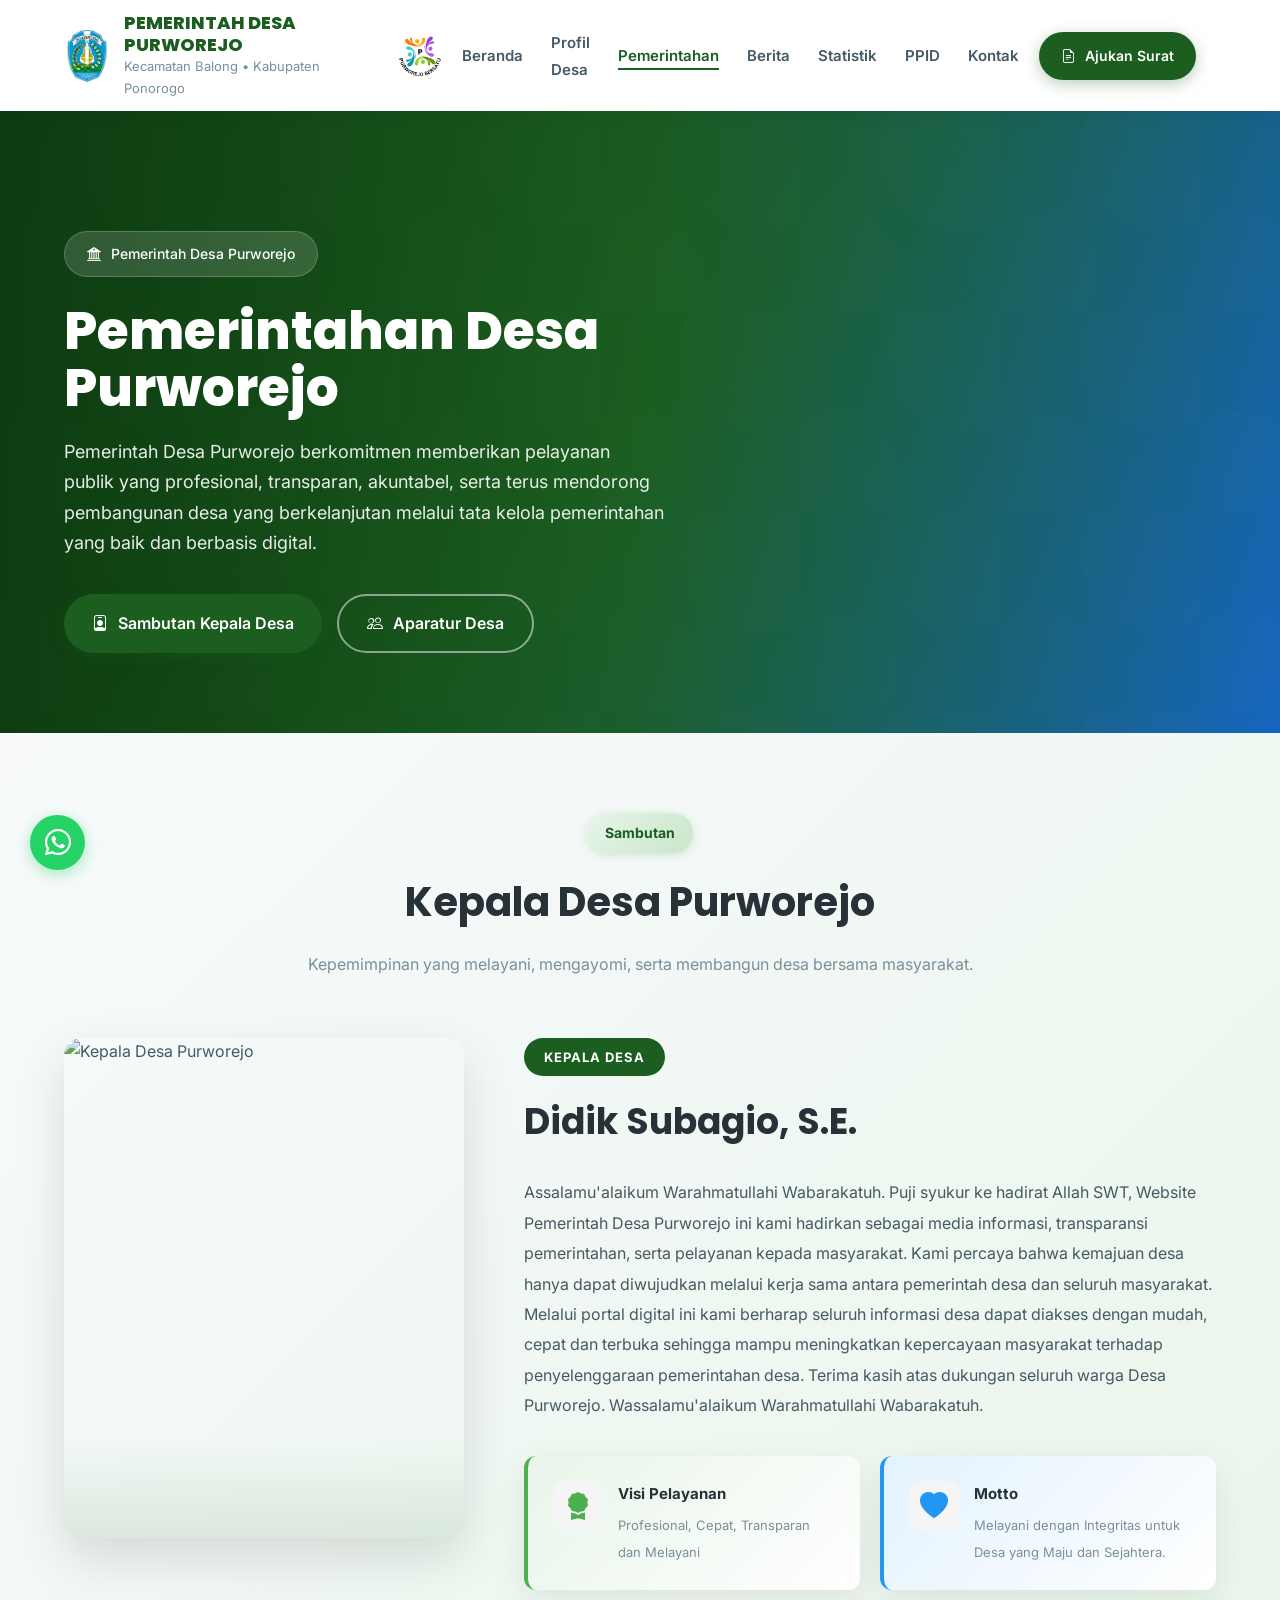
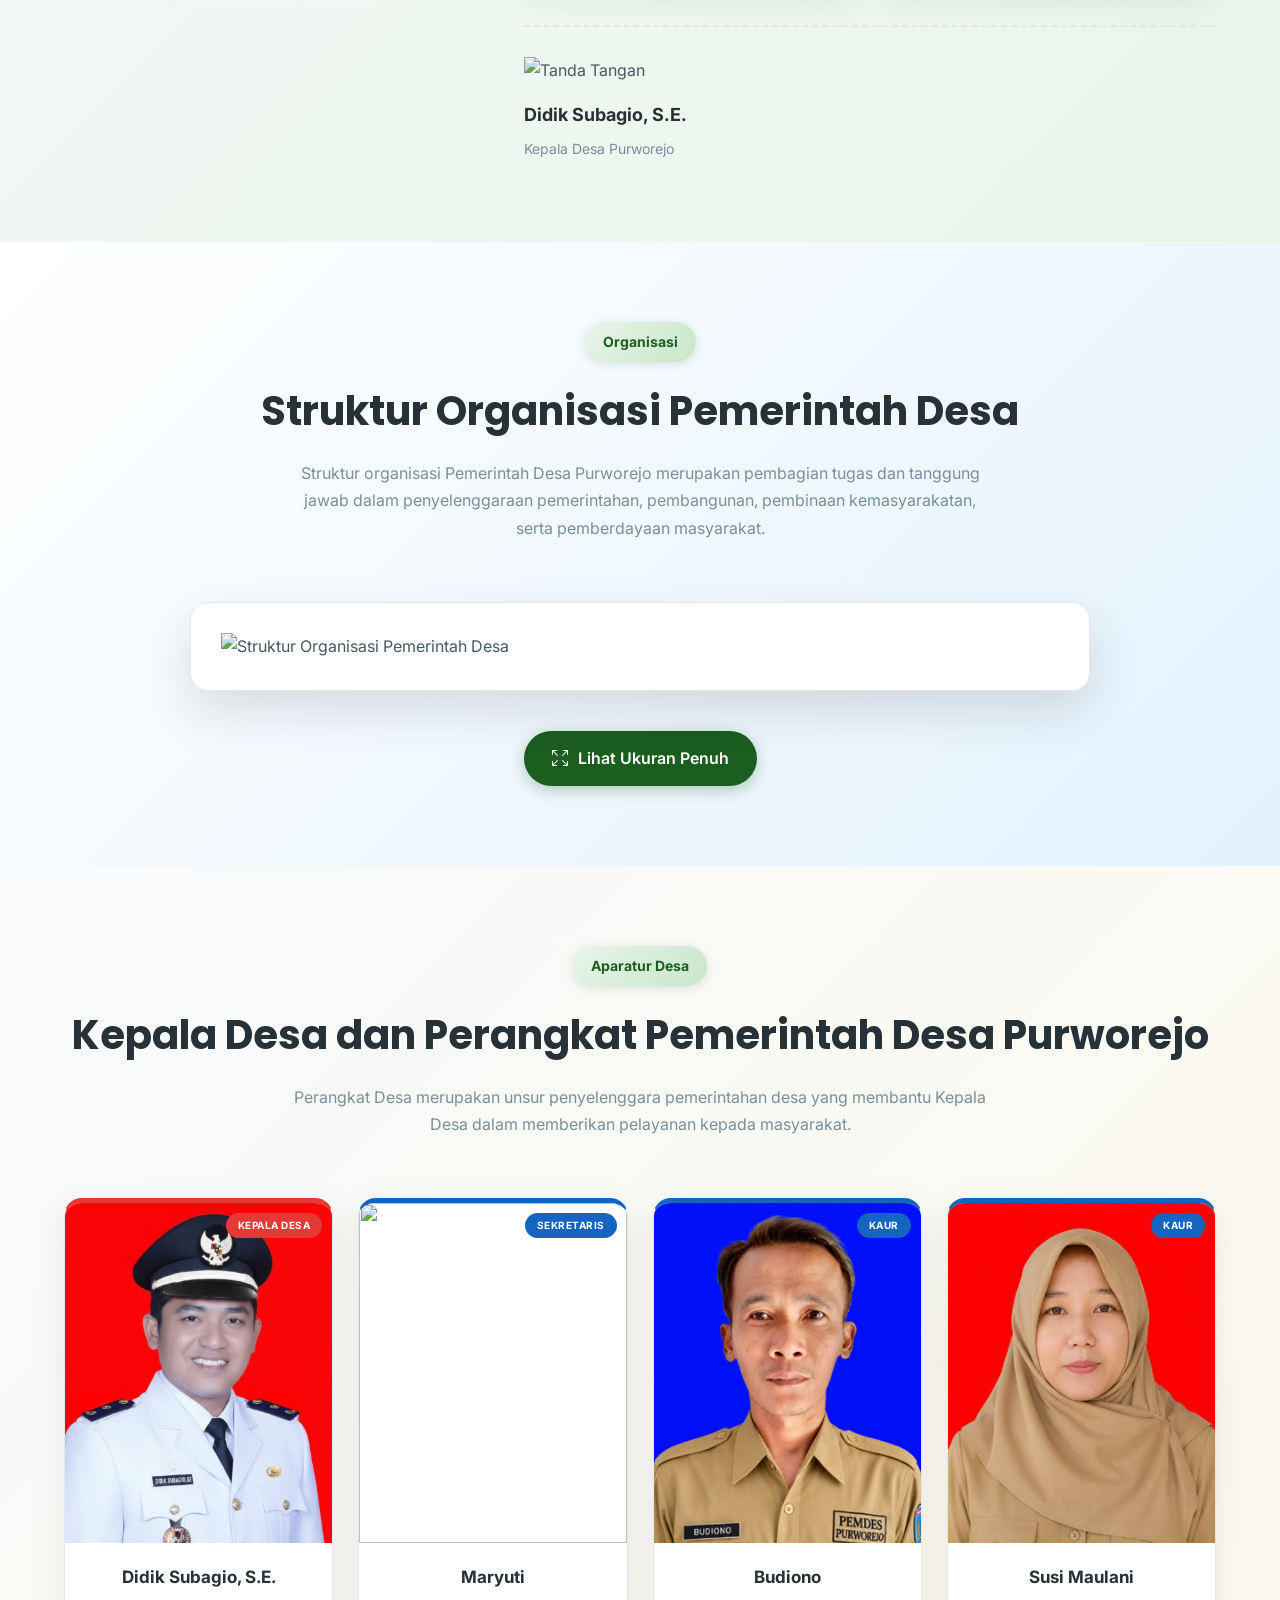
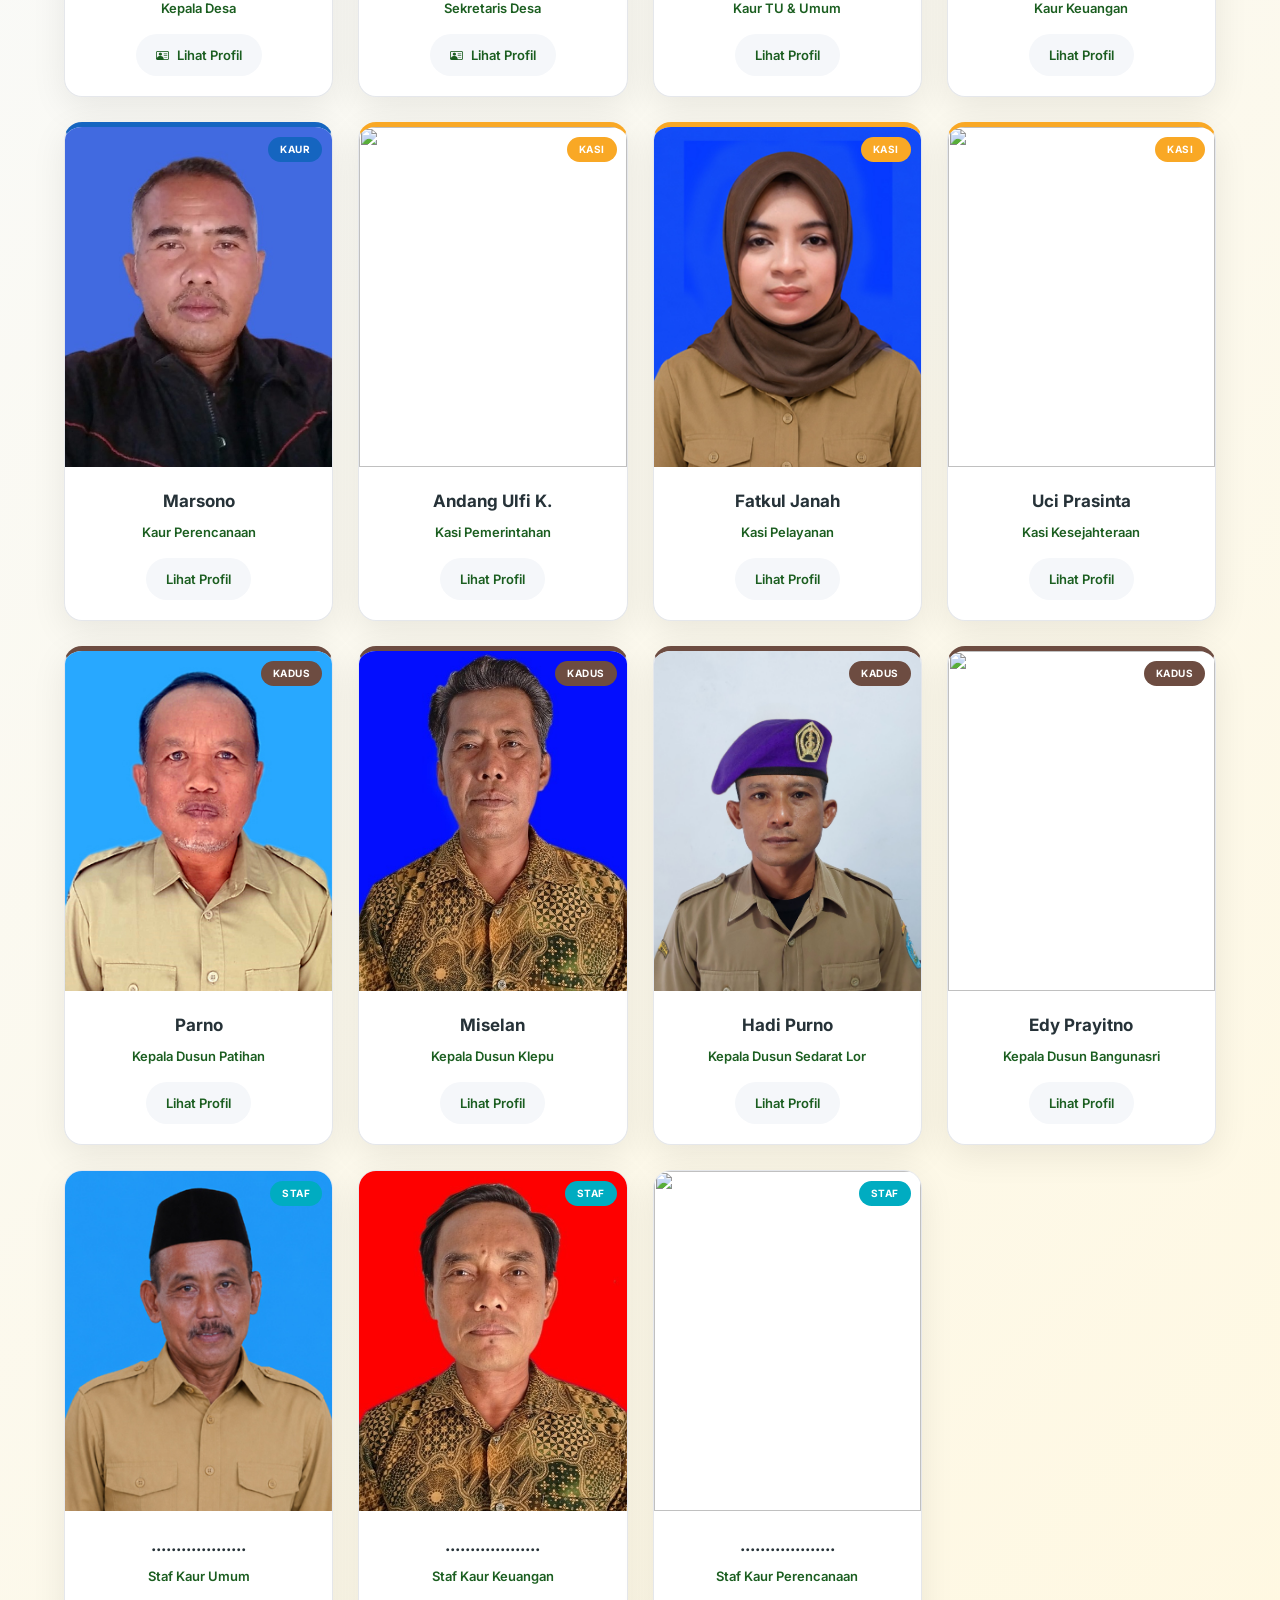
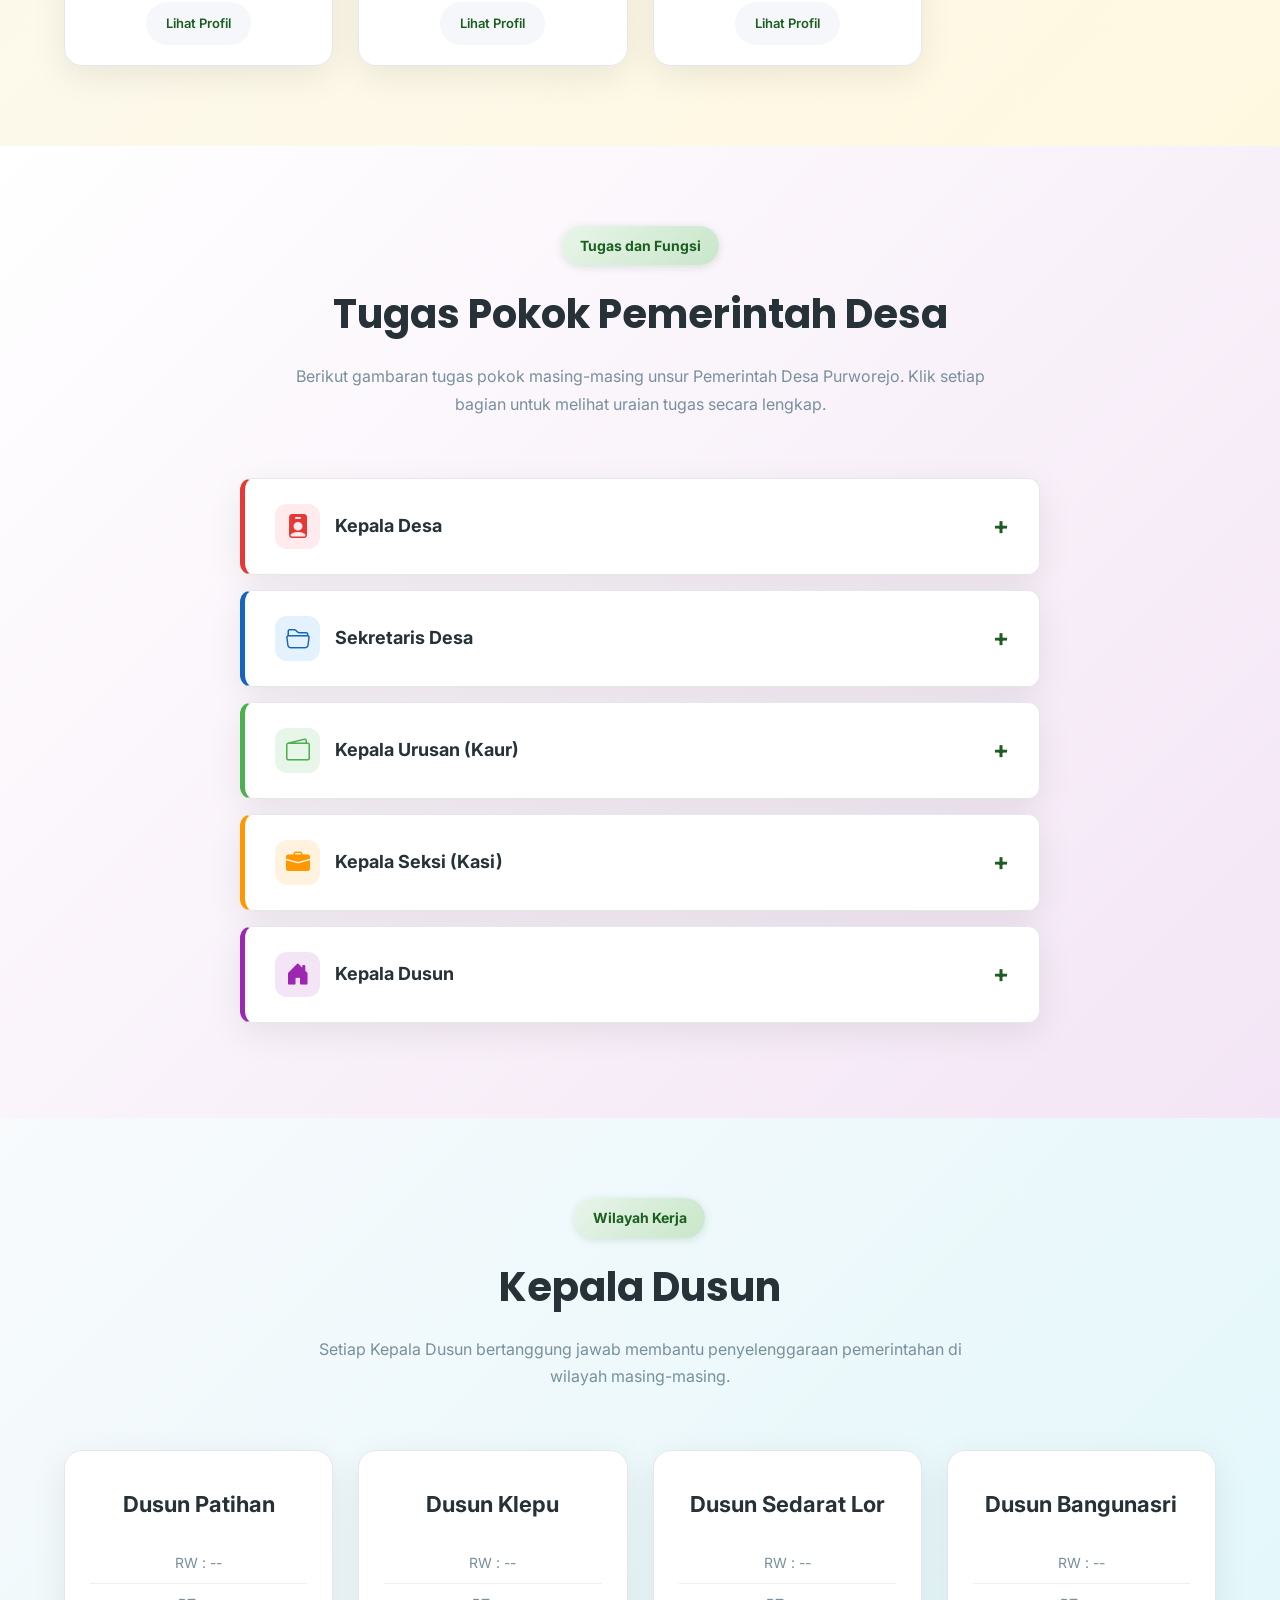
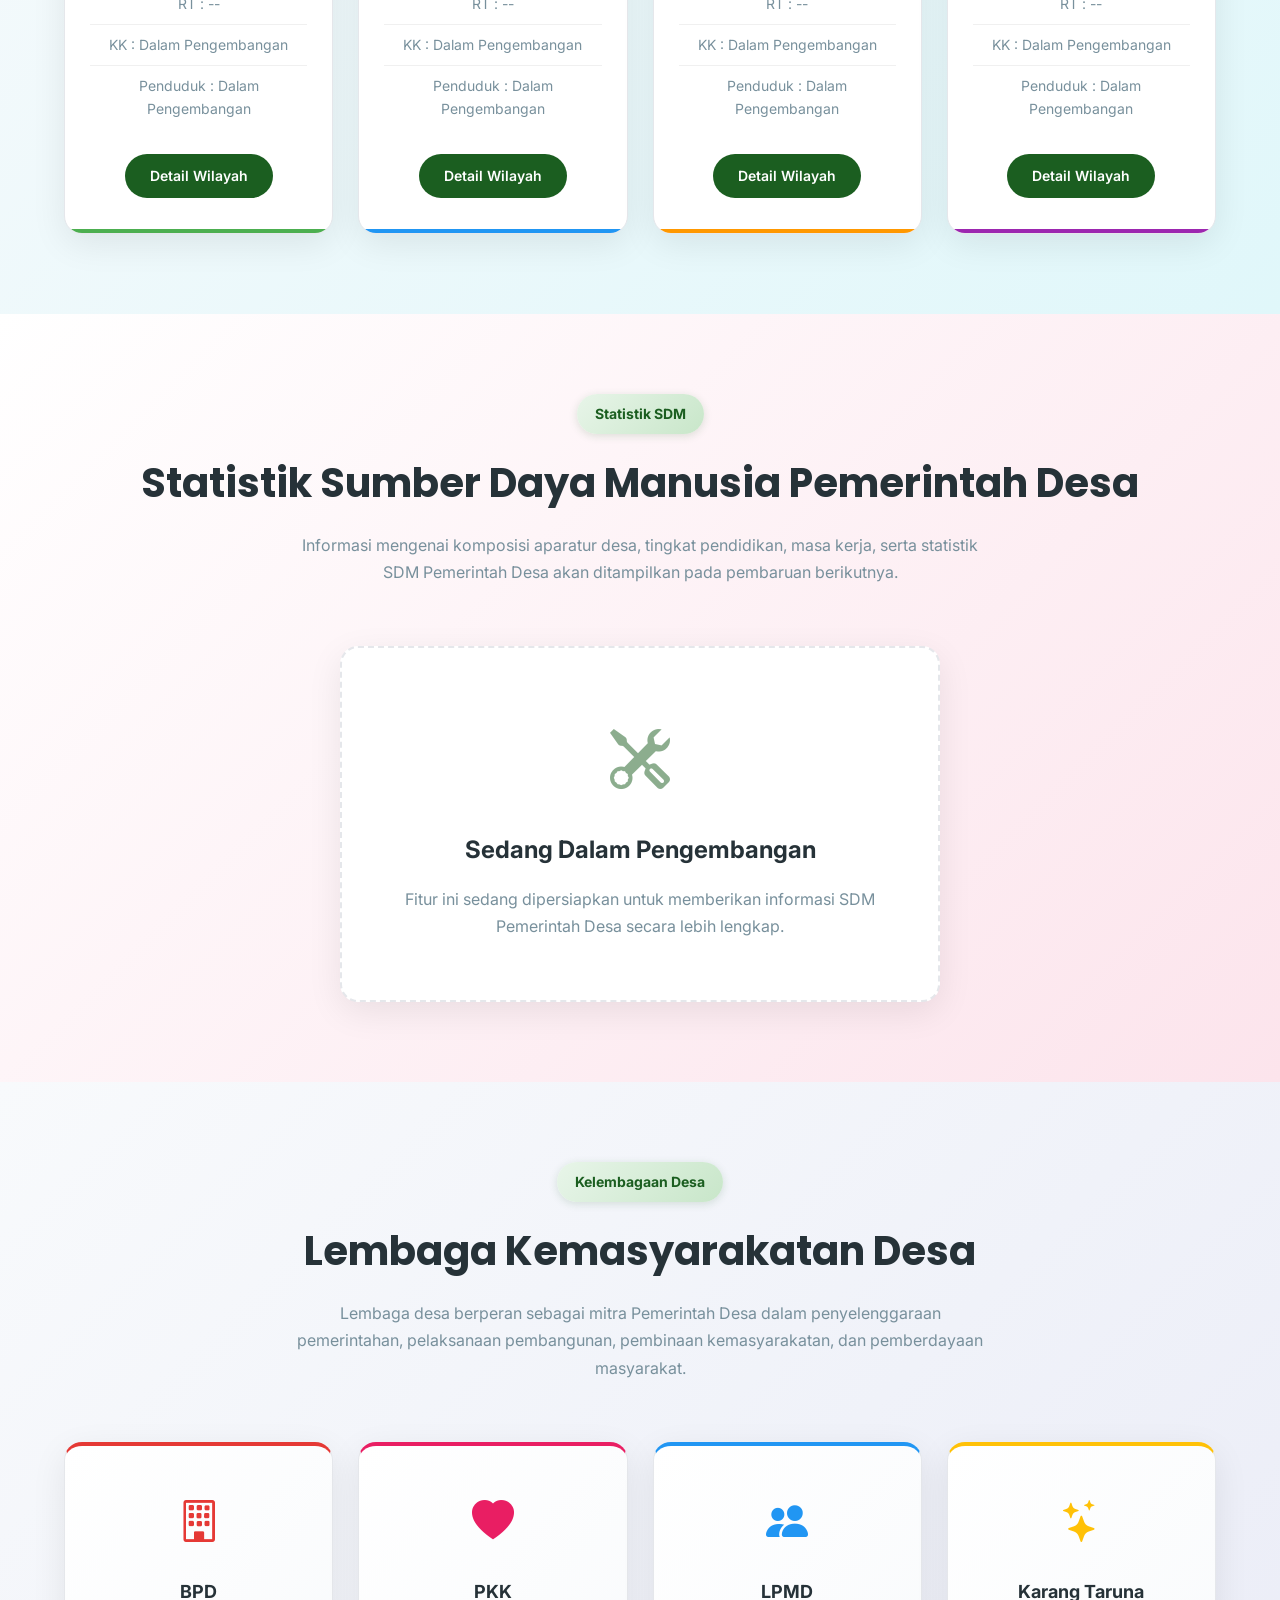
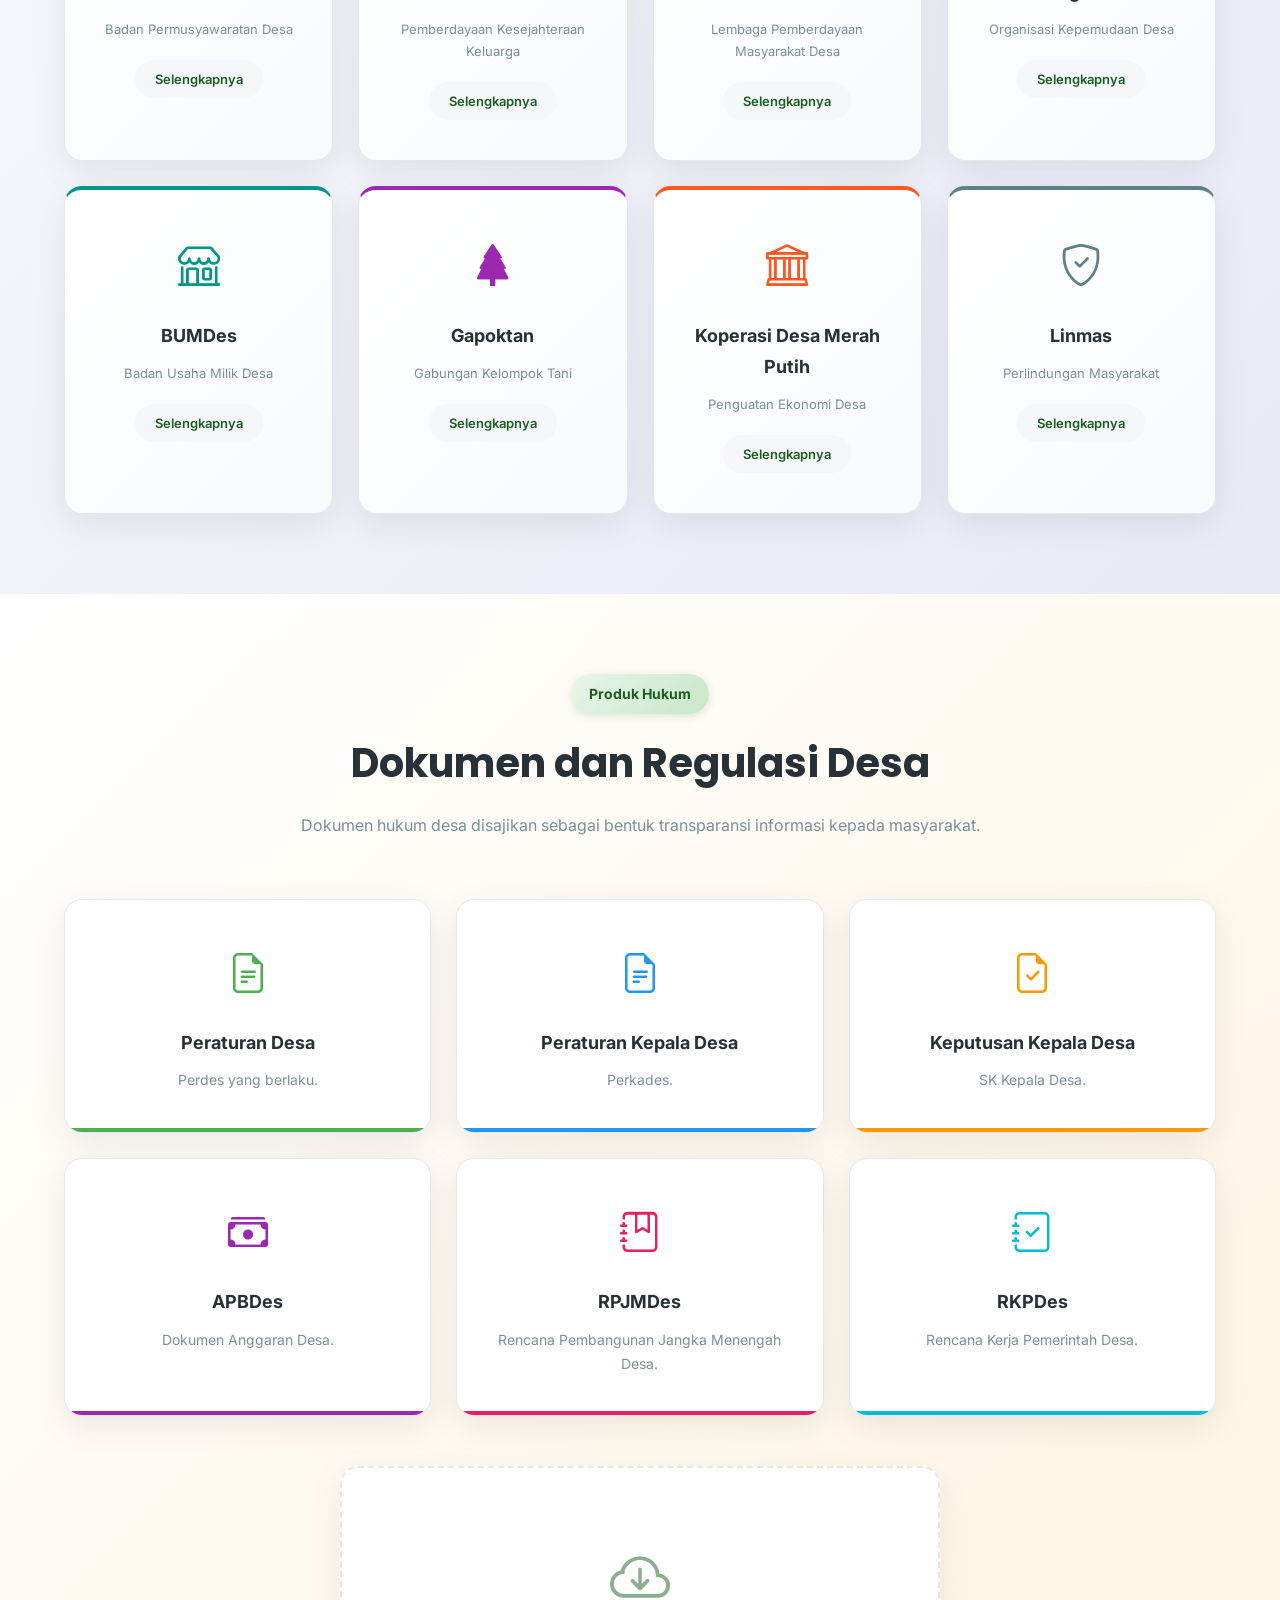
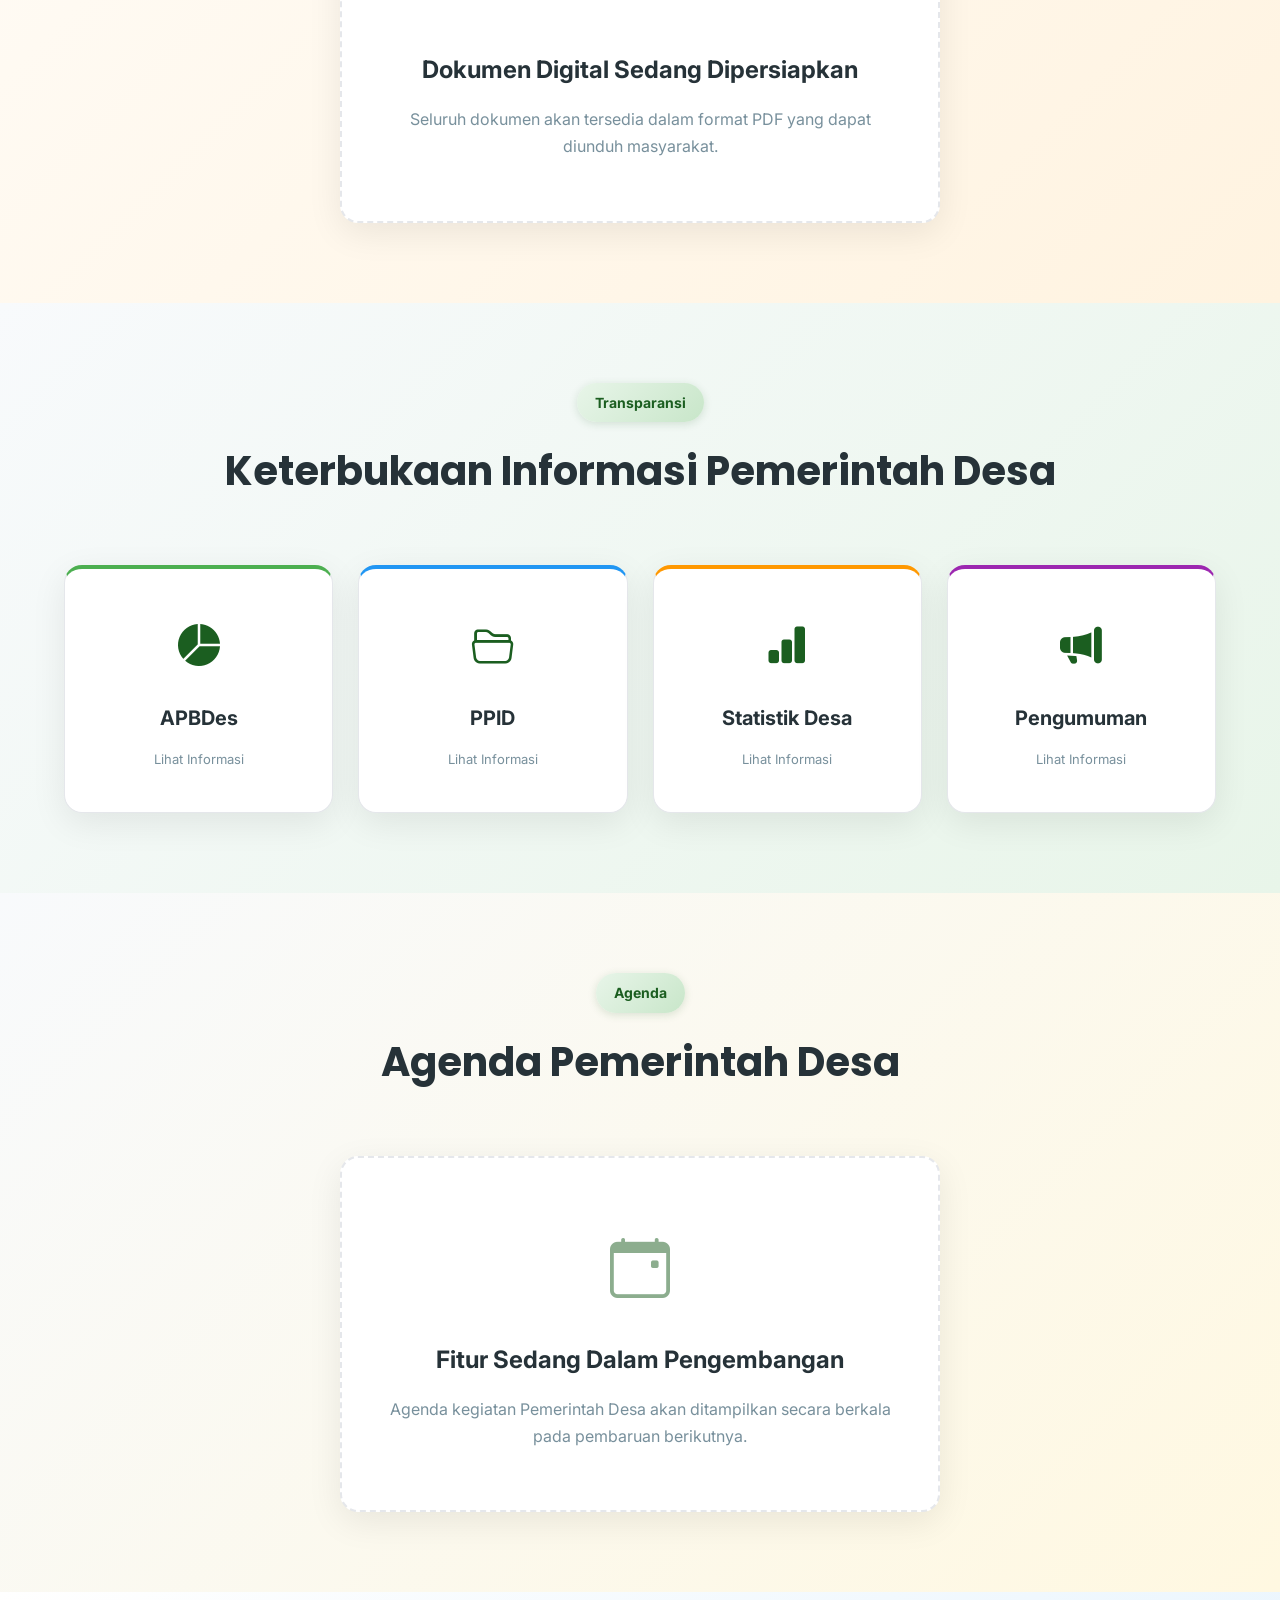
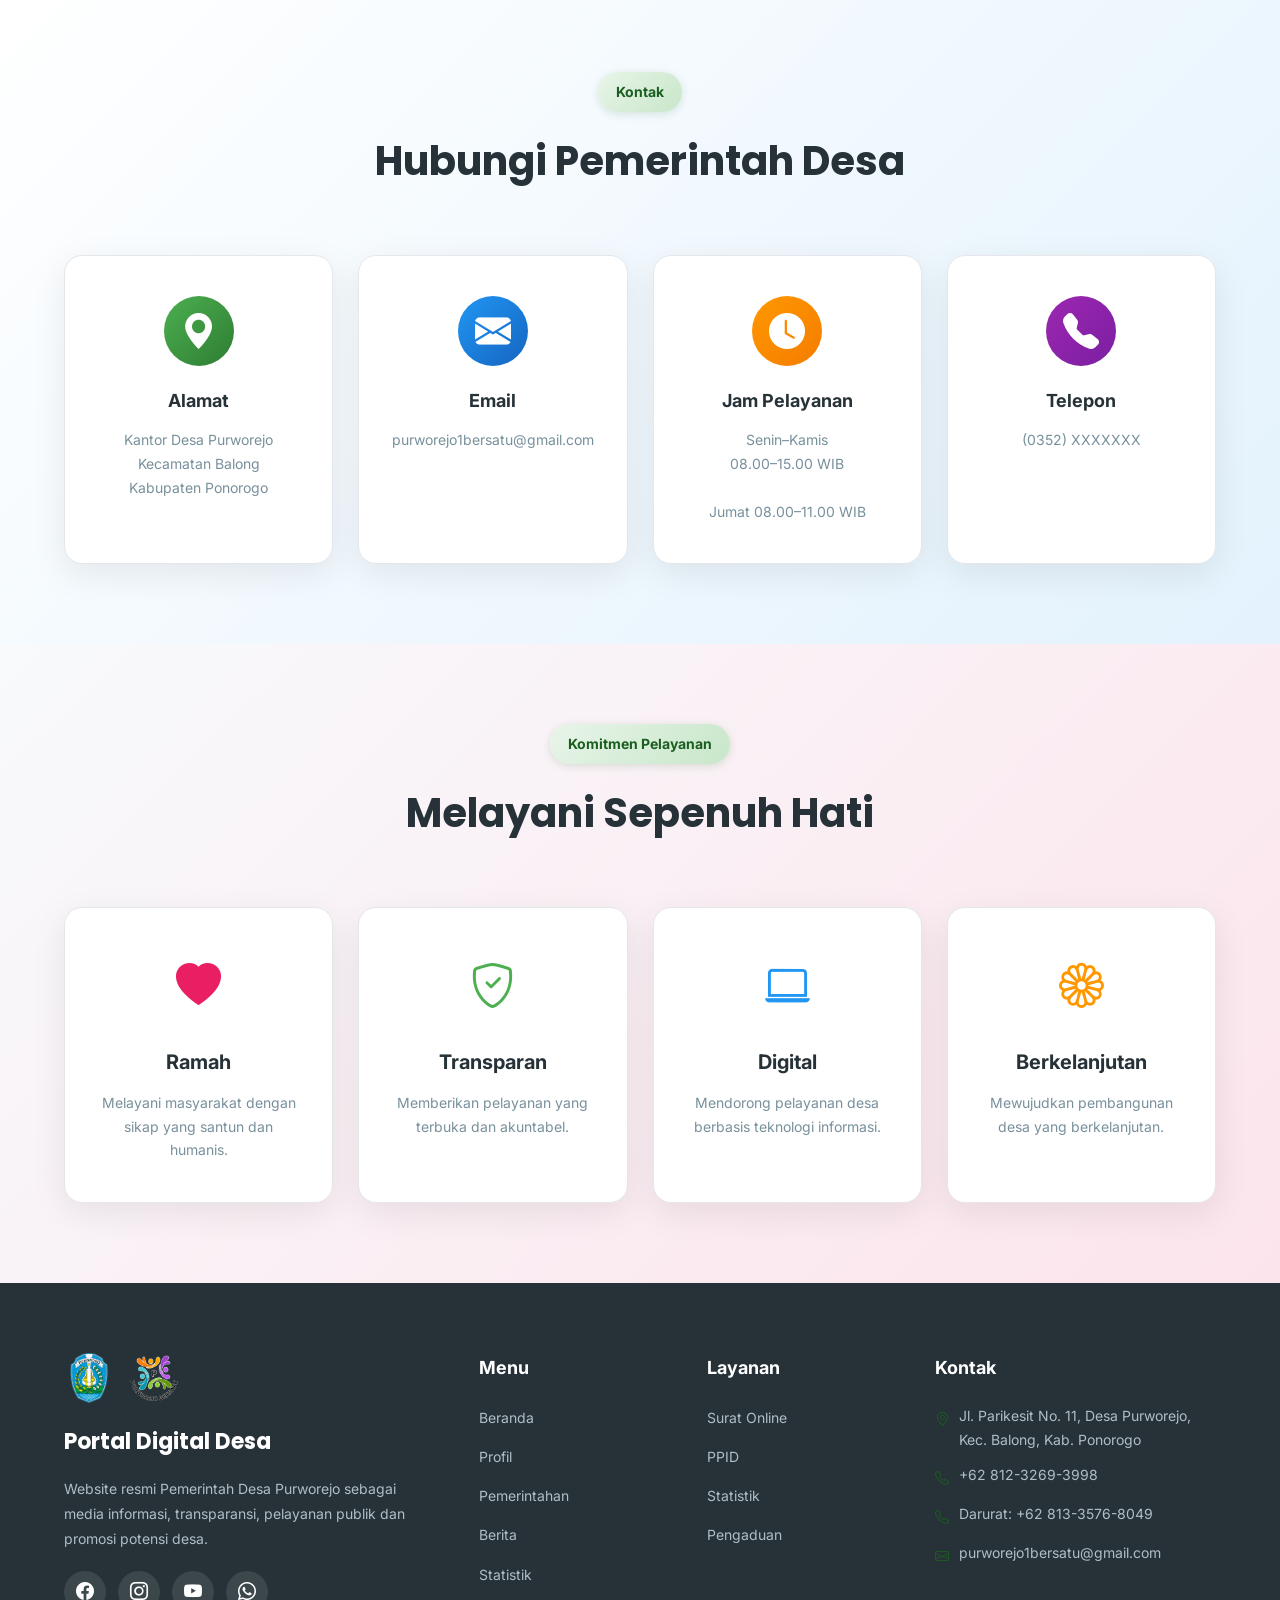
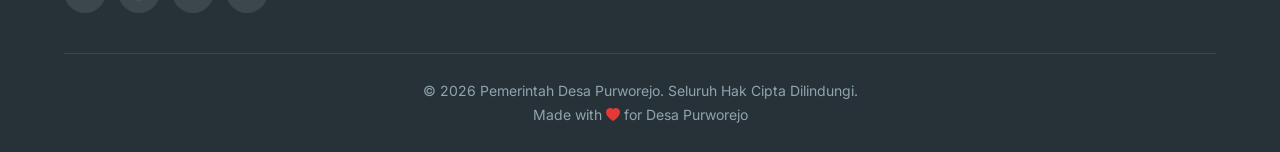
==== commit 464f1d32: "Add files via upload" ====
--- a/pemerintahan.html
+++ b/pemerintahan.html
@@ -1239,8 +1239,9 @@
 
 .staff-card img {
     width: 100%;
-    height: 220px;
+    height: 340px;
     object-fit: cover;
+    object-position: center 35%;
     transition: transform .5s;
 }
 
@@ -1708,36 +1709,38 @@
 .info-card:nth-child(4) i { background: #9C27B0; color: #fff; }
 
 /* Staff Cards - Color coded by category */
-.staff-card:nth-child(1) { border-top: 4px solid #E53935; }
-.staff-card:nth-child(2) { border-top: 4px solid #1565C0; }
-.staff-card:nth-child(3) { border-top: 4px solid #1565C0; }
-.staff-card:nth-child(4) { border-top: 4px solid #1565C0; }
-.staff-card:nth-child(5) { border-top: 4px solid #F9A825; }
-.staff-card:nth-child(6) { border-top: 4px solid #F9A825; }
-.staff-card:nth-child(7) { border-top: 4px solid #F9A825; }
-.staff-card:nth-child(8) { border-top: 4px solid #6D4C41; }
-.staff-card:nth-child(9) { border-top: 4px solid #6D4C41; }
-.staff-card:nth-child(10) { border-top: 4px solid #6D4C41; }
-.staff-card:nth-child(11) { border-top: 4px solid #6D4C41; }
-.staff-card:nth-child(12) { border-top: 4px solid #00ACC1; }
-.staff-card:nth-child(13) { border-top: 4px solid #00ACC1; }
-.staff-card:nth-child(14) { border-top: 4px solid #00ACC1; }
+.staff-card:nth-child(1) { border-top: 4px solid #E53935; }   /* Kepala Desa */
+.staff-card:nth-child(2) { border-top: 4px solid #1565C0; }    /* Sekretaris */
+.staff-card:nth-child(3),
+.staff-card:nth-child(4),
+.staff-card:nth-child(5) { border-top: 4px solid #1565C0; }    /* Kaur */
+.staff-card:nth-child(6),
+.staff-card:nth-child(7),
+.staff-card:nth-child(8) { border-top: 4px solid #F9A825; }    /* Kasi */
+.staff-card:nth-child(9),
+.staff-card:nth-child(10),
+.staff-card:nth-child(11),
+.staff-card:nth-child(12) { border-top: 4px solid #6D4C41; }   /* Kadus */
+.staff-card:nth-child(13),
+.staff-card:nth-child(14),
+.staff-card:nth-child(15) { border-top: 4px solid #00ACC1; }   /* Staf Kaur */
 
 /* Staff category labels */
-.staff-card:nth-child(1)::before { content: "Kepala Desa"; }
-.staff-card:nth-child(2)::before,
+.staff-card:nth-child(1)::before { content: "KADES"; }
+.staff-card:nth-child(2)::before { content: "SEKRETARIS"; }
 .staff-card:nth-child(3)::before,
-.staff-card:nth-child(4)::before { content: "Kaur"; }
-.staff-card:nth-child(5)::before,
+.staff-card:nth-child(4)::before,
+.staff-card:nth-child(5)::before { content: "KAUR"; }
 .staff-card:nth-child(6)::before,
-.staff-card:nth-child(7)::before { content: "Kasi"; }
-.staff-card:nth-child(8)::before,
+.staff-card:nth-child(7)::before,
+.staff-card:nth-child(8)::before { content: "KASI"; }
 .staff-card:nth-child(9)::before,
 .staff-card:nth-child(10)::before,
-.staff-card:nth-child(11)::before { content: "Kadus"; }
-.staff-card:nth-child(12)::before,
+.staff-card:nth-child(11)::before,
+.staff-card:nth-child(12)::before { content: "KADUS"; }
 .staff-card:nth-child(13)::before,
-.staff-card:nth-child(14)::before { content: "Staf"; }
+.staff-card:nth-child(14)::before,
+.staff-card:nth-child(15)::before { content: "STAF"; }
 
 .staff-card::before {
     position: absolute;
@@ -1754,19 +1757,20 @@
 }
 
 .staff-card:nth-child(1)::before { background: #E53935; }
-.staff-card:nth-child(2)::before,
+.staff-card:nth-child(2)::before { background: #1565C0; }
 .staff-card:nth-child(3)::before,
-.staff-card:nth-child(4)::before { background: #1565C0; }
-.staff-card:nth-child(5)::before,
+.staff-card:nth-child(4)::before,
+.staff-card:nth-child(5)::before { background: #1565C0; }
 .staff-card:nth-child(6)::before,
-.staff-card:nth-child(7)::before { background: #F9A825; }
-.staff-card:nth-child(8)::before,
+.staff-card:nth-child(7)::before,
+.staff-card:nth-child(8)::before { background: #F9A825; }
 .staff-card:nth-child(9)::before,
 .staff-card:nth-child(10)::before,
-.staff-card:nth-child(11)::before { background: #6D4C41; }
-.staff-card:nth-child(12)::before,
+.staff-card:nth-child(11)::before,
+.staff-card:nth-child(12)::before { background: #6D4C41; }
 .staff-card:nth-child(13)::before,
-.staff-card:nth-child(14)::before { background: #00ACC1; }
+.staff-card:nth-child(14)::before,
+.staff-card:nth-child(15)::before { background: #00ACC1; }
 
 .staff-card { position: relative; overflow: hidden; }
 
@@ -2086,8 +2090,9 @@
 
 .staff-section .staff-card img {
     width: 100%;
-    height: 220px;
+    height: 340px;
     object-fit: cover;
+    object-position: center 35%;
     transition: transform .5s;
 }
 
@@ -2768,22 +2773,7 @@
     <p>Memuat Pemerintahan Desa...</p>
 </div>
 
-<!-- TOPBAR -->
-<section class="topbar">
-    <div class="container topbar-content">
-        <div class="top-left">
-            <i class="bi bi-geo-alt-fill"></i>
-            <span>Jl. Parekisit No. 11 Desa Purworejo &bull; Kec. Balong &bull; Kab. Ponorogo</span>
-        </div>
-        <div class="top-right">
-            <a href="https://www.facebook.com/desapurworejo17" target="_blank"><i class="bi bi-facebook"></i></a>
-            <a href="https://www.instagram.com/purworejobalong/" target="_blank"><i class="bi bi-instagram"></i></a>
-            <a href="https://www.youtube.com/@purworejobalong6042" target="_blank"><i class="bi bi-youtube"></i></a>
-            <a href="mailto:purworejo1bersatu@gmail.com"><i class="bi bi-envelope-fill"></i></a>
-        </div>
-    </div>
-</section>
-
+<!-- MAIN CONTENT -->
 <!-- HEADER -->
 <header class="header" id="header">
     <div class="container">
@@ -2823,7 +2813,7 @@
     </div>
 </header>
 
-<!-- MAIN CONTENT -->
+
 <!-- =======================================================
      HERO PEMERINTAHAN
 ======================================================== -->
@@ -3071,7 +3061,7 @@
 
 <span>Aparatur Desa</span>
 
-<h2>Perangkat Pemerintah Desa Purworejo</h2>
+<h2>Kepala Desa dan Perangkat Pemerintah Desa Purworejo</h2>
 
 <p>
 
@@ -3089,7 +3079,7 @@
 
 <div class="staff-card" data-aos="fade-up">
 
-<img src="images/aparatur/kepala-desa.jpg" alt="">
+<img src="images/aparatur/foto-kades.jpg" alt="">
 
 <h3>Didik Subagio, S.E.</h3>
 
@@ -3105,7 +3095,7 @@
 
 </div>
 
-<!-- Sekretaris -->
+<!-- Sekretaris Desa -->
 
 <div class="staff-card" data-aos="fade-up" data-aos-delay="50">
 
@@ -3125,15 +3115,195 @@
 
 </div>
 
-<!-- Kaur Umum -->
+<!-- Kaur Umum & TU -->
 
 <div class="staff-card" data-aos="fade-up" data-aos-delay="100">
 
 <img src="images/aparatur/kaur-umum.jpg" alt="">
 
+<h3>Budiono</h3>
+
+<span>Kaur TU & Umum</span>
+
+<a href="#" class="staff-button">
+
+Lihat Profil
+
+</a>
+
+</div>
+
+<!-- Kaur Keuangan -->
+
+<div class="staff-card" data-aos="fade-up" data-aos-delay="150">
+
+<img src="images/aparatur/kaur-keuangan.jpg" alt="">
+
+<h3>Susi Maulani</h3>
+
+<span>Kaur Keuangan</span>
+
+<a href="#" class="staff-button">
+
+Lihat Profil
+
+</a>
+
+</div>
+
+<!-- Kaur Perencanaan -->
+
+<div class="staff-card" data-aos="fade-up" data-aos-delay="200">
+
+<img src="images/aparatur/kaur-perencanaan.jpg" alt="">
+
+<h3>Marsono</h3>
+
+<span>Kaur Perencanaan</span>
+
+<a href="#" class="staff-button">
+
+Lihat Profil
+
+</a>
+
+</div>
+
+<!-- Kasi Pemerintahan -->
+
+<div class="staff-card" data-aos="fade-up" data-aos-delay="400">
+
+<img src="images/aparatur/kasi-pemerintahan.jpg" alt="">
+
+<h3>Andang Ulfi K.</h3>
+
+<span>Kasi Pemerintahan</span>
+
+<a href="#" class="staff-button">
+
+Lihat Profil
+
+</a>
+
+</div>
+
+<!-- Kasi Pelayanan -->
+
+<div class="staff-card" data-aos="fade-up" data-aos-delay="450">
+
+<img src="images/aparatur/kasi-pelayanan.jpg" alt="">
+
+<h3>Fatkul Janah</h3>
+
+<span>Kasi Pelayanan</span>
+
+<a href="#" class="staff-button">
+
+Lihat Profil
+
+</a>
+
+</div>
+
+<!-- Kasi Kesejahteraan -->
+
+<div class="staff-card" data-aos="fade-up" data-aos-delay="500">
+
+<img src="images/aparatur/kasi-kesejahteraan.jpg" alt="">
+
+<h3>Uci Prasinta</h3>
+
+<span>Kasi Kesejahteraan</span>
+
+<a href="#" class="staff-button">
+
+Lihat Profil
+
+</a>
+
+</div>
+
+<!-- Kadus Patihan -->
+
+<div class="staff-card" data-aos="fade-up" data-aos-delay="550">
+
+<img src="images/aparatur/kadus-patihan.jpg" alt="">
+
+<h3>Parno</h3>
+
+<span>Kepala Dusun Patihan</span>
+
+<a href="#" class="staff-button">
+
+Lihat Profil
+
+</a>
+
+</div>
+
+<!-- Kadus Klepu -->
+
+<div class="staff-card" data-aos="fade-up" data-aos-delay="600">
+
+<img src="images/aparatur/kadus-klepu.jpg" alt="">
+
+<h3>Miselan</h3>
+
+<span>Kepala Dusun Klepu</span>
+
+<a href="#" class="staff-button">
+
+Lihat Profil
+
+</a>
+
+</div>
+
+<!-- Kadus Sedarat Lor -->
+
+<div class="staff-card" data-aos="fade-up" data-aos-delay="650">
+
+<img src="images/aparatur/kadus-sedarat-lor.jpg" alt="">
+
+<h3>Hadi Purno</h3>
+
+<span>Kepala Dusun Sedarat Lor</span>
+
+<a href="#" class="staff-button">
+
+Lihat Profil
+
+</a>
+
+</div>
+
+<!-- Kadus Bangunasri -->
+
+<div class="staff-card" data-aos="fade-up" data-aos-delay="700">
+
+<img src="images/aparatur/kadus-bangunasri.jpg" alt="">
+
+<h3>Edy Prayitno</h3>
+
+<span>Kepala Dusun Bangunasri</span>
+
+<a href="#" class="staff-button">
+
+Lihat Profil
+
+</a>
+
+</div>
+
+<!-- Staf Kaur Umum -->
+
+<div class="staff-card" data-aos="fade-up" data-aos-delay="250">
+
+<img src="images/aparatur/staf-kaur-umum.jpg" alt="">
+
 <h3>...................</h3>
 
-<span>Kaur TU & Umum</span>
+<span>Staf Kaur Umum</span>
 
 <a href="#" class="staff-button">
 
@@ -3143,15 +3313,15 @@
 
 </div>
 
-<!-- Kaur Keuangan -->
-
-<div class="staff-card" data-aos="fade-up" data-aos-delay="150">
-
-<img src="images/aparatur/kaur-keuangan.jpg" alt="">
+<!-- Staf Kaur Keuangan -->
+
+<div class="staff-card" data-aos="fade-up" data-aos-delay="300">
+
+<img src="images/aparatur/staf-kaur-keuangan.jpg" alt="">
 
 <h3>...................</h3>
 
-<span>Kaur Keuangan</span>
+<span>Staf Kaur Keuangan</span>
 
 <a href="#" class="staff-button">
 
@@ -3161,141 +3331,15 @@
 
 </div>
 
-<!-- Kaur Perencanaan -->
-
-<div class="staff-card" data-aos="fade-up">
-
-<img src="images/aparatur/kaur-perencanaan.jpg" alt="">
+<!-- Staf Kaur Perencanaan -->
+
+<div class="staff-card" data-aos="fade-up" data-aos-delay="350">
+
+<img src="images/aparatur/staf-kaur-perencanaan.jpg" alt="">
 
 <h3>...................</h3>
 
-<span>Kaur Perencanaan</span>
-
-<a href="#" class="staff-button">
-
-Lihat Profil
-
-</a>
-
-</div>
-
-<!-- Kasi Pemerintahan -->
-
-<div class="staff-card" data-aos="fade-up" data-aos-delay="50">
-
-<img src="images/aparatur/kasi-pemerintahan.jpg" alt="">
-
-<h3>...................</h3>
-
-<span>Kasi Pemerintahan</span>
-
-<a href="#" class="staff-button">
-
-Lihat Profil
-
-</a>
-
-</div>
-
-<!-- Kasi Pelayanan -->
-
-<div class="staff-card" data-aos="fade-up" data-aos-delay="100">
-
-<img src="images/aparatur/kasi-pelayanan.jpg" alt="">
-
-<h3>...................</h3>
-
-<span>Kasi Pelayanan</span>
-
-<a href="#" class="staff-button">
-
-Lihat Profil
-
-</a>
-
-</div>
-
-<!-- Kasi Kesra -->
-
-<div class="staff-card" data-aos="fade-up" data-aos-delay="150">
-
-<img src="images/aparatur/kasi-kesejahteraan.jpg" alt="">
-
-<h3>...................</h3>
-
-<span>Kasi Kesejahteraan</span>
-
-<a href="#" class="staff-button">
-
-Lihat Profil
-
-</a>
-
-</div>
-
-<!-- Kadus Patihan -->
-
-<div class="staff-card" data-aos="fade-up">
-
-<img src="images/aparatur/patihan.jpg" alt="">
-
-<h3>Parno</h3>
-
-<span>Kepala Dusun Patihan</span>
-
-<a href="#" class="staff-button">
-
-Lihat Profil
-
-</a>
-
-</div>
-
-<!-- Kadus Klepu -->
-
-<div class="staff-card" data-aos="fade-up" data-aos-delay="50">
-
-<img src="images/aparatur/klepu.jpg" alt="">
-
-<h3>Miselan</h3>
-
-<span>Kepala Dusun Klepu</span>
-
-<a href="#" class="staff-button">
-
-Lihat Profil
-
-</a>
-
-</div>
-
-<!-- Kadus Sedarat Lor -->
-
-<div class="staff-card" data-aos="fade-up" data-aos-delay="100">
-
-<img src="images/aparatur/sedarat-lor.jpg" alt="">
-
-<h3>Hadi Purno</h3>
-
-<span>Kepala Dusun Sedarat Lor</span>
-
-<a href="#" class="staff-button">
-
-Lihat Profil
-
-</a>
-
-</div>
-
-<!-- Kadus Bangunasri -->
-
-<div class="staff-card" data-aos="fade-up" data-aos-delay="150">
-
-<img src="images/aparatur/bangunasri.jpg" alt="">
-
-<h3>Edy Prayitno</h3>
-
-<span>Kepala Dusun Bangunasri</span>
+<span>Staf Kaur Perencanaan</span>
 
 <a href="#" class="staff-button">
 
@@ -3337,7 +3381,7 @@
 
             <!-- Kepala Desa -->
 
-            <details open>
+            <details>
 
                 <summary>
                     <i class="bi bi-person-badge-fill"></i>
@@ -4152,6 +4196,91 @@
 </div>
 
 </section>
+
+<script src="https://unpkg.com/aos@2.3.4/dist/aos.js"></script>
+<script>
+// AOS Animation
+AOS.init({ duration: 800, once: true });
+
+// Loader
+window.addEventListener('load', function() {
+    document.getElementById('loader').classList.add('hide');
+});
+
+// Back to top
+var backTop = document.getElementById('backTop');
+window.addEventListener('scroll', function() {
+    if (window.scrollY > 500) backTop.classList.add('show');
+    else backTop.classList.remove('show');
+});
+
+// Mobile Menu Toggle
+var menuToggle = document.getElementById('menuToggle');
+var mainNav = document.getElementById('mainNav');
+if (menuToggle && mainNav) {
+    menuToggle.addEventListener('click', function() {
+        mainNav.classList.toggle('active');
+        var icon = menuToggle.querySelector('i');
+        if (mainNav.classList.contains('active')) {
+            icon.classList.remove('bi-list');
+            icon.classList.add('bi-x-lg');
+        } else {
+            icon.classList.remove('bi-x-lg');
+            icon.classList.add('bi-list');
+        }
+    });
+}
+
+// Segera Hadir Popup
+function segeraHadir(featureName) {
+    var modal = document.getElementById('comingModal');
+    var title = document.getElementById('comingTitle');
+    var text = document.getElementById('comingText');
+    if (title) title.textContent = featureName + ' - Segera Hadir';
+    if (text) text.textContent = 'Fitur ' + featureName + ' sedang dalam pengembangan. Mohon tunggu update selanjutnya.';
+    if (modal) {
+        modal.style.display = 'flex';
+        document.body.style.overflow = 'hidden';
+    }
+}
+
+function closeComing() {
+    var modal = document.getElementById('comingModal');
+    if (modal) {
+        modal.style.display = 'none';
+        document.body.style.overflow = 'auto';
+    }
+}
+
+// Close popup on backdrop click
+document.getElementById('comingModal').addEventListener('click', function(e) {
+    if (e.target === this) closeComing();
+});
+
+// Smooth scroll for anchor links
+document.querySelectorAll('a[href^="#"]').forEach(function(anchor) {
+    anchor.addEventListener('click', function(e) {
+        var href = this.getAttribute('href');
+        if (href !== '#') {
+            var target = document.querySelector(href);
+            if (target) {
+                e.preventDefault();
+                target.scrollIntoView({ behavior: 'smooth', block: 'start' });
+            }
+        }
+    });
+});
+
+// Header scroll effect
+var header = document.getElementById('header');
+window.addEventListener('scroll', function() {
+    if (window.scrollY > 100) {
+        header.style.boxShadow = '0 4px 20px rgba(0,0,0,.1)';
+    } else {
+        header.style.boxShadow = '0 2px 15px rgba(0,0,0,.06)';
+    }
+});
+</script>
 
 <!-- FOOTER -->
 <footer class="footer">
@@ -4193,7 +4322,7 @@
             <div class="footer-contact">
                 <h4>Kontak</h4>
                 <ul>
-                    <li><i class="bi bi-geo-alt"></i> Jl. Parekisit No. 11, Desa Purworejo, Kec. Balong, Kab. Ponorogo</li>
+                    <li><i class="bi bi-geo-alt"></i> Jl. Parikesit No. 11, Desa Purworejo, Kec. Balong, Kab. Ponorogo</li>
                     <li><i class="bi bi-telephone"></i> <a href="tel:+6281232693998">+62 812-3269-3998</a></li>
                     <li><i class="bi bi-telephone"></i> <a href="tel:+6281335768049">Darurat: +62 813-3576-8049</a></li>
                     <li><i class="bi bi-envelope"></i> <a href="mailto:purworejo1bersatu@gmail.com">purworejo1bersatu@gmail.com</a></li>
@@ -4221,92 +4350,5 @@
     </div>
 </div>
 
-<!-- SCRIPTS -->
-<script src="https://unpkg.com/aos@2.3.4/dist/aos.js"></script>
-
-<script>
-// AOS Animation
-AOS.init({ duration: 800, once: true });
-
-// Loader
-window.addEventListener('load', function() {
-    document.getElementById('loader').classList.add('hide');
-});
-
-// Back to top
-var backTop = document.getElementById('backTop');
-window.addEventListener('scroll', function() {
-    if (window.scrollY > 500) backTop.classList.add('show');
-    else backTop.classList.remove('show');
-});
-
-// Mobile Menu Toggle
-var menuToggle = document.getElementById('menuToggle');
-var mainNav = document.getElementById('mainNav');
-if (menuToggle && mainNav) {
-    menuToggle.addEventListener('click', function() {
-        mainNav.classList.toggle('active');
-        var icon = menuToggle.querySelector('i');
-        if (mainNav.classList.contains('active')) {
-            icon.classList.remove('bi-list');
-            icon.classList.add('bi-x-lg');
-        } else {
-            icon.classList.remove('bi-x-lg');
-            icon.classList.add('bi-list');
-        }
-    });
-}
-
-// Segera Hadir Popup
-function segeraHadir(featureName) {
-    var modal = document.getElementById('comingModal');
-    var title = document.getElementById('comingTitle');
-    var text = document.getElementById('comingText');
-    if (title) title.textContent = featureName + ' - Segera Hadir';
-    if (text) text.textContent = 'Fitur ' + featureName + ' sedang dalam pengembangan. Mohon tunggu update selanjutnya.';
-    if (modal) {
-        modal.style.display = 'flex';
-        document.body.style.overflow = 'hidden';
-    }
-}
-
-function closeComing() {
-    var modal = document.getElementById('comingModal');
-    if (modal) {
-        modal.style.display = 'none';
-        document.body.style.overflow = 'auto';
-    }
-}
-
-// Close popup on backdrop click
-document.getElementById('comingModal').addEventListener('click', function(e) {
-    if (e.target === this) closeComing();
-});
-
-// Smooth scroll for anchor links
-document.querySelectorAll('a[href^="#"]').forEach(function(anchor) {
-    anchor.addEventListener('click', function(e) {
-        var href = this.getAttribute('href');
-        if (href !== '#') {
-            var target = document.querySelector(href);
-            if (target) {
-                e.preventDefault();
-                target.scrollIntoView({ behavior: 'smooth', block: 'start' });
-            }
-        }
-    });
-});
-
-// Header scroll effect
-var header = document.getElementById('header');
-window.addEventListener('scroll', function() {
-    if (window.scrollY > 100) {
-        header.style.boxShadow = '0 4px 20px rgba(0,0,0,.1)';
-    } else {
-        header.style.boxShadow = '0 2px 15px rgba(0,0,0,.06)';
-    }
-});
-</script>
-
 </body>
 </html>
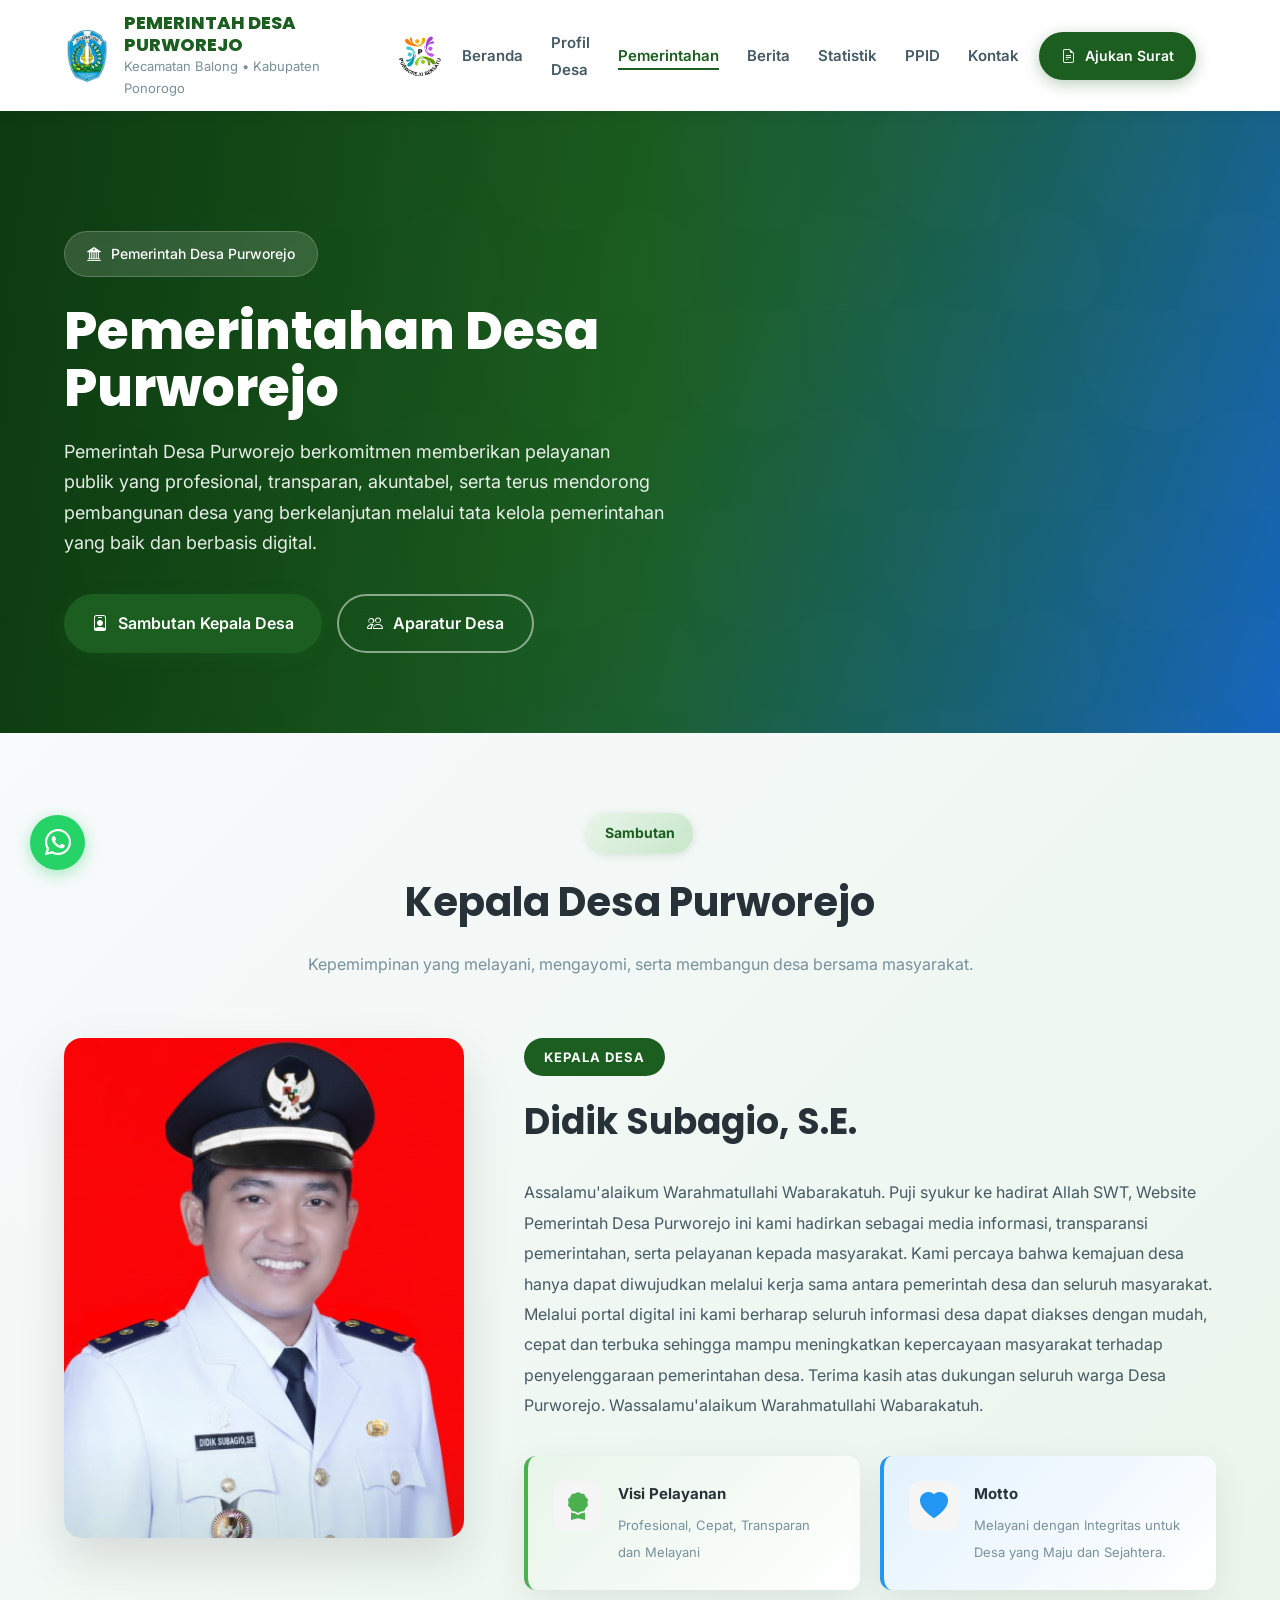
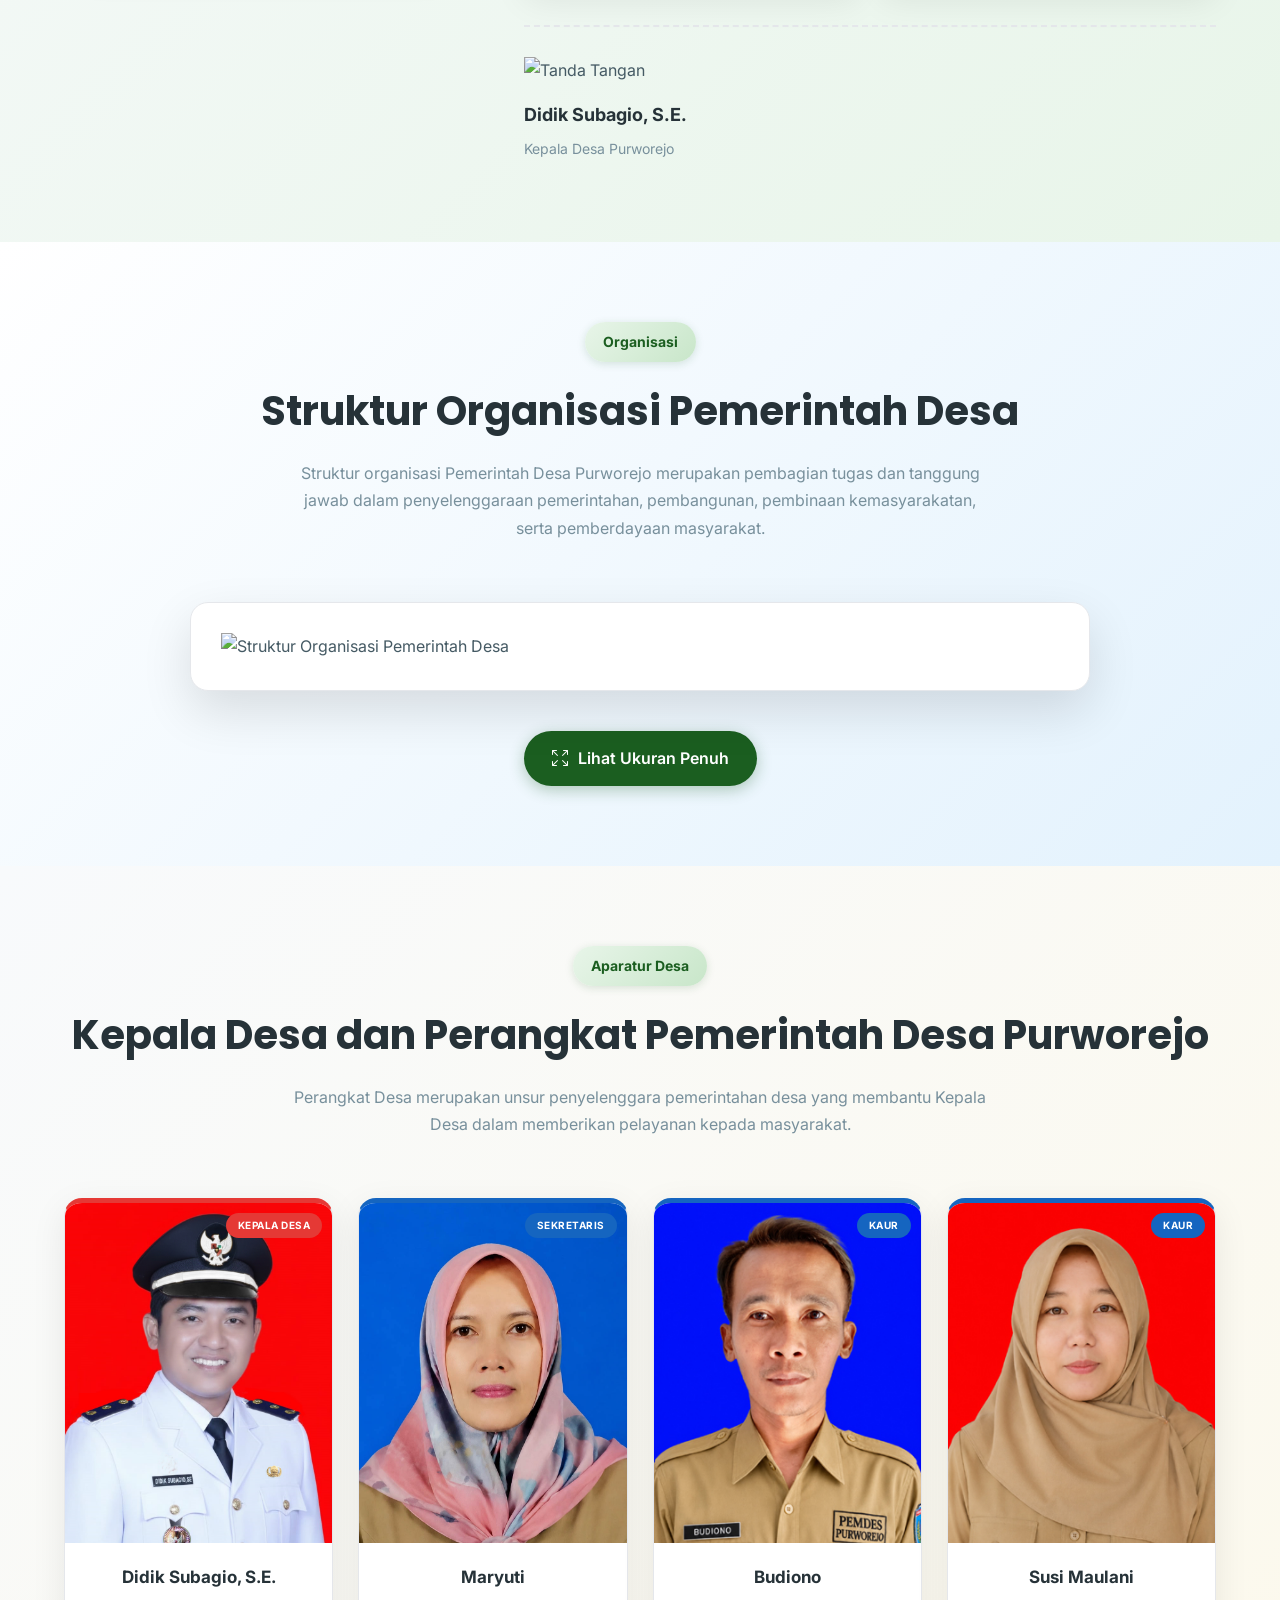
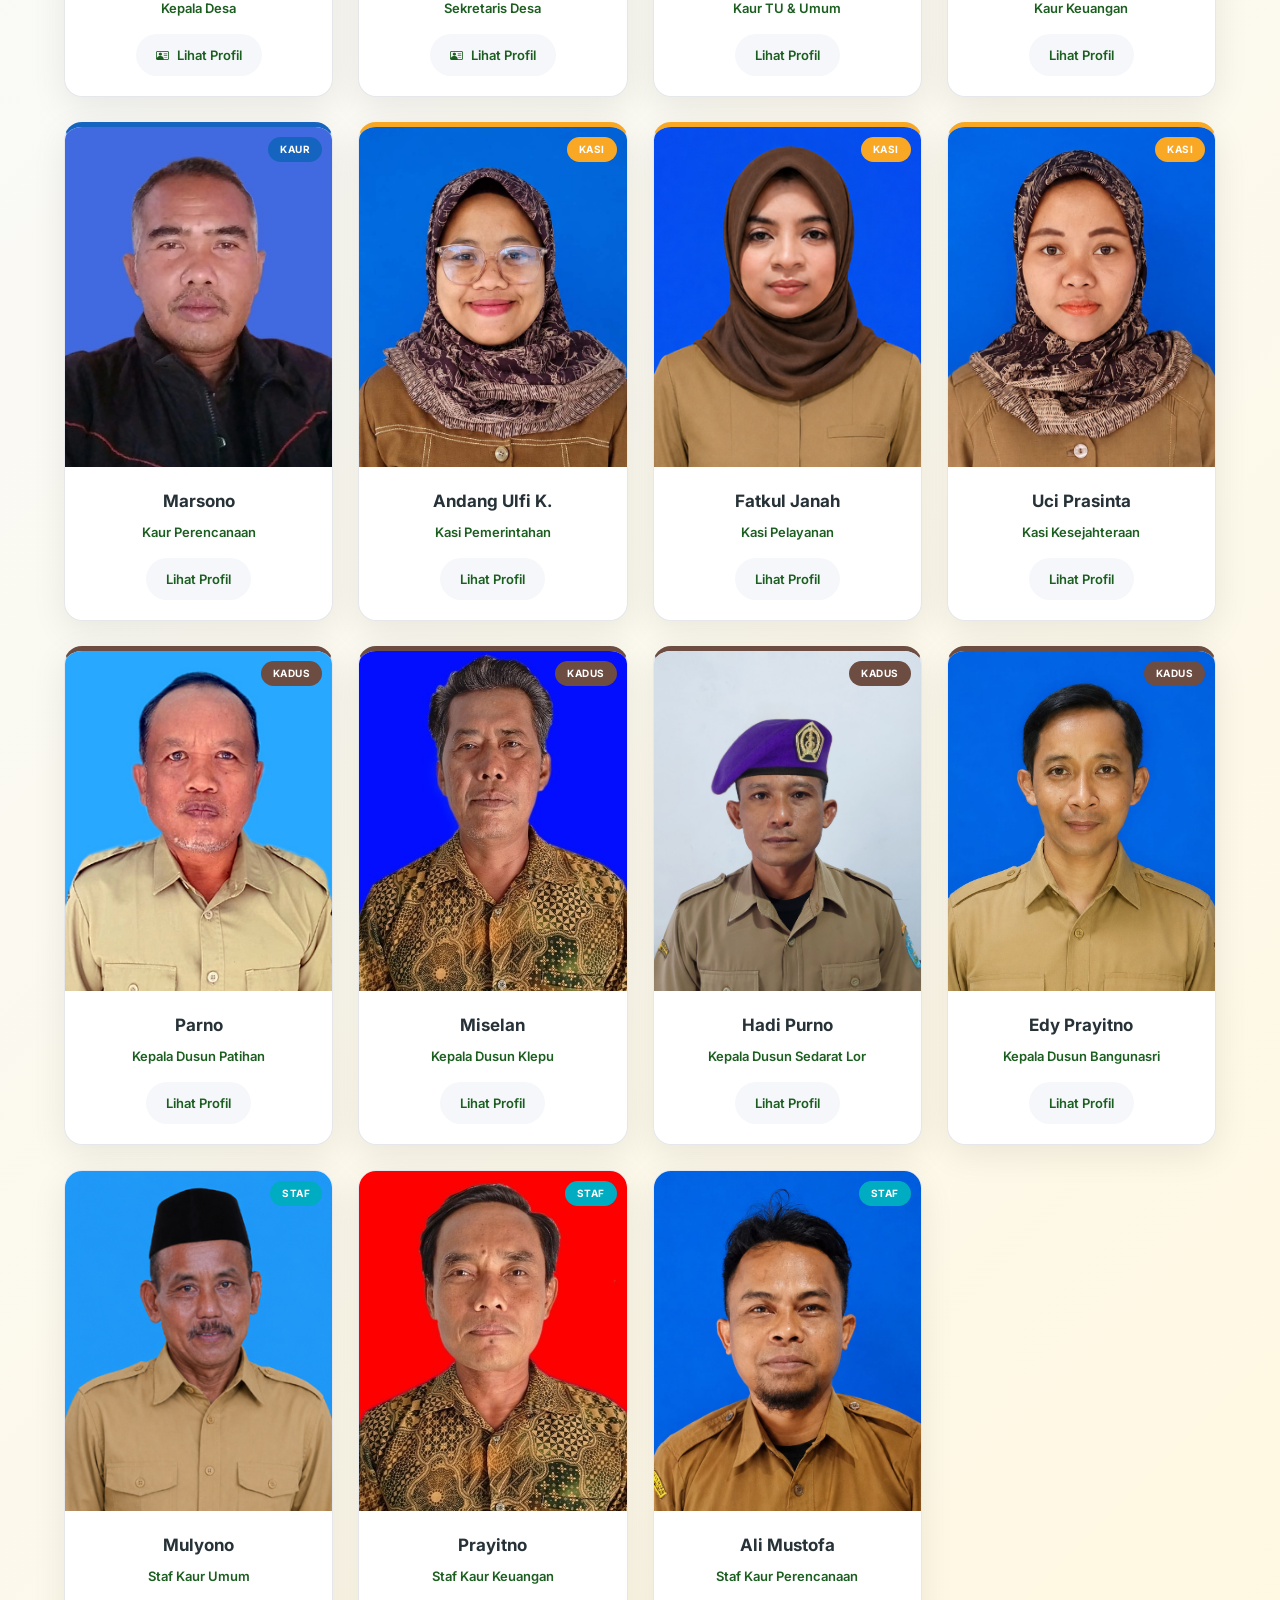
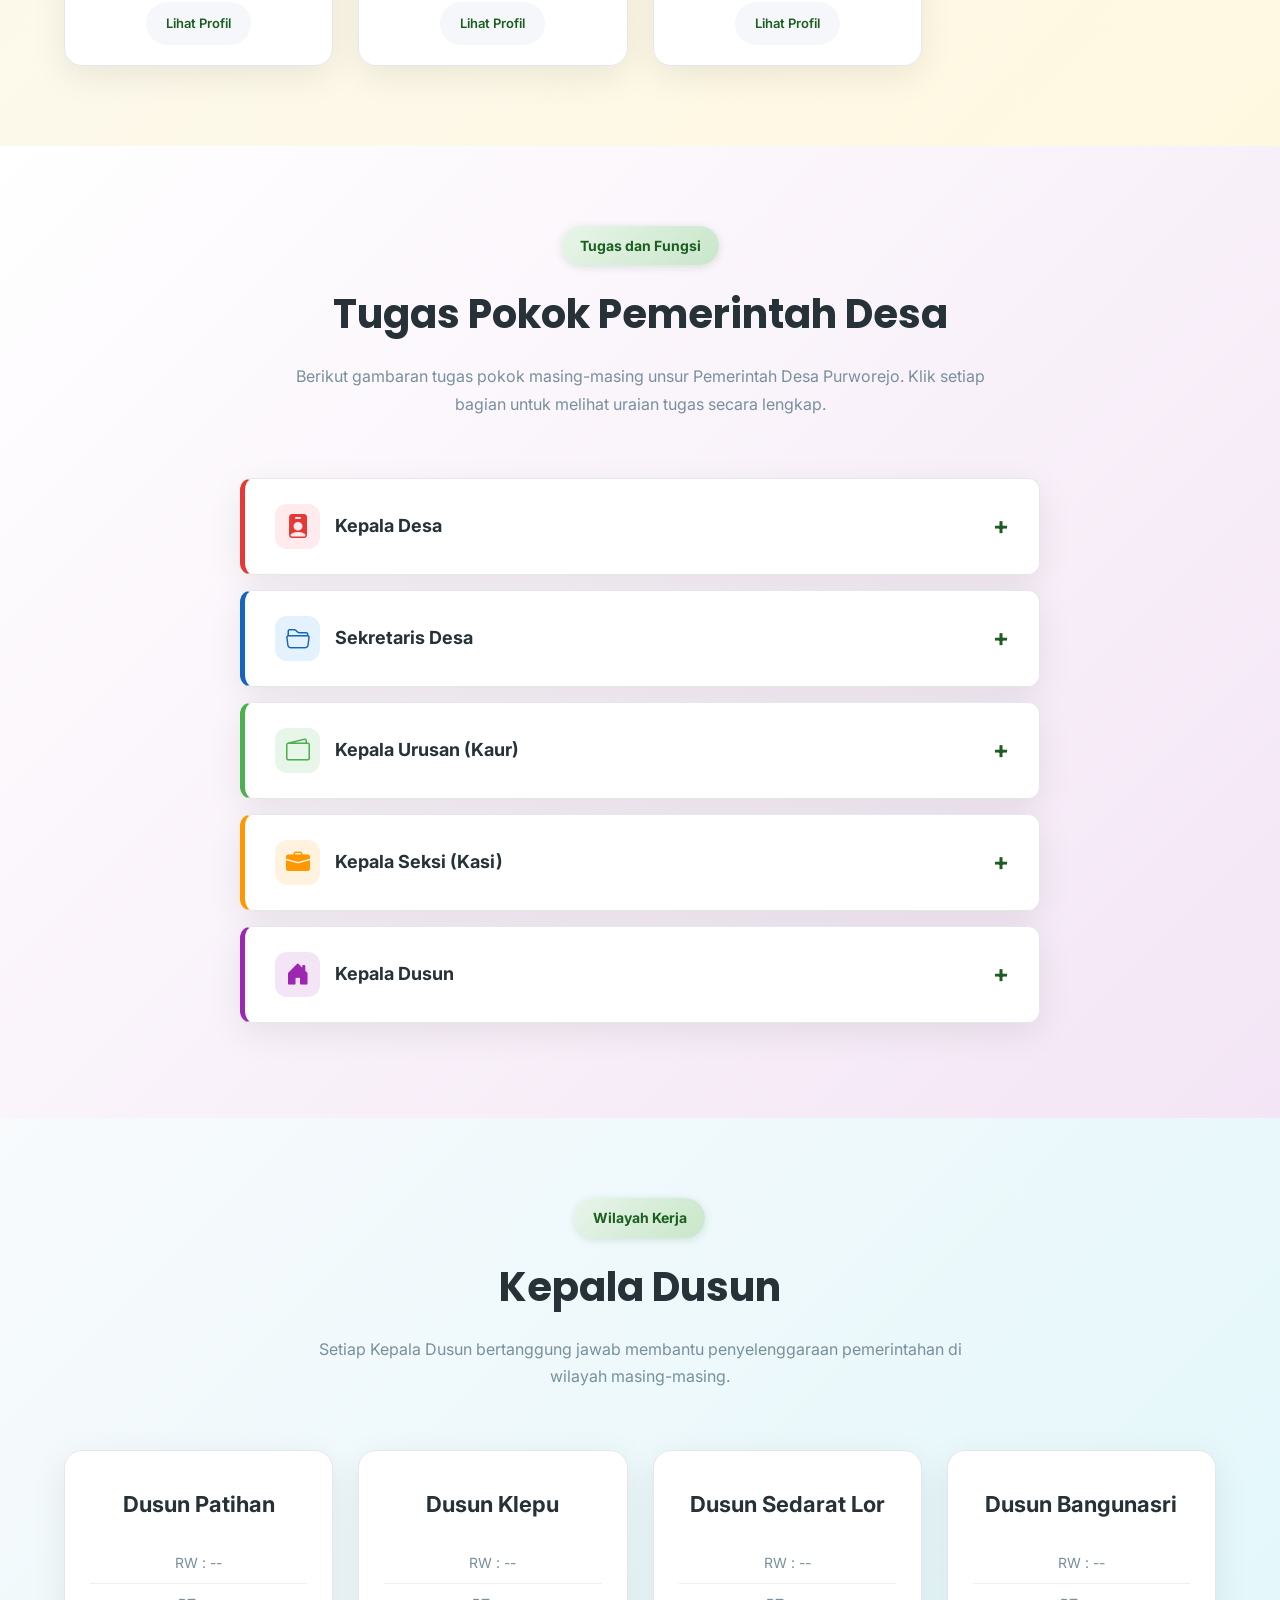
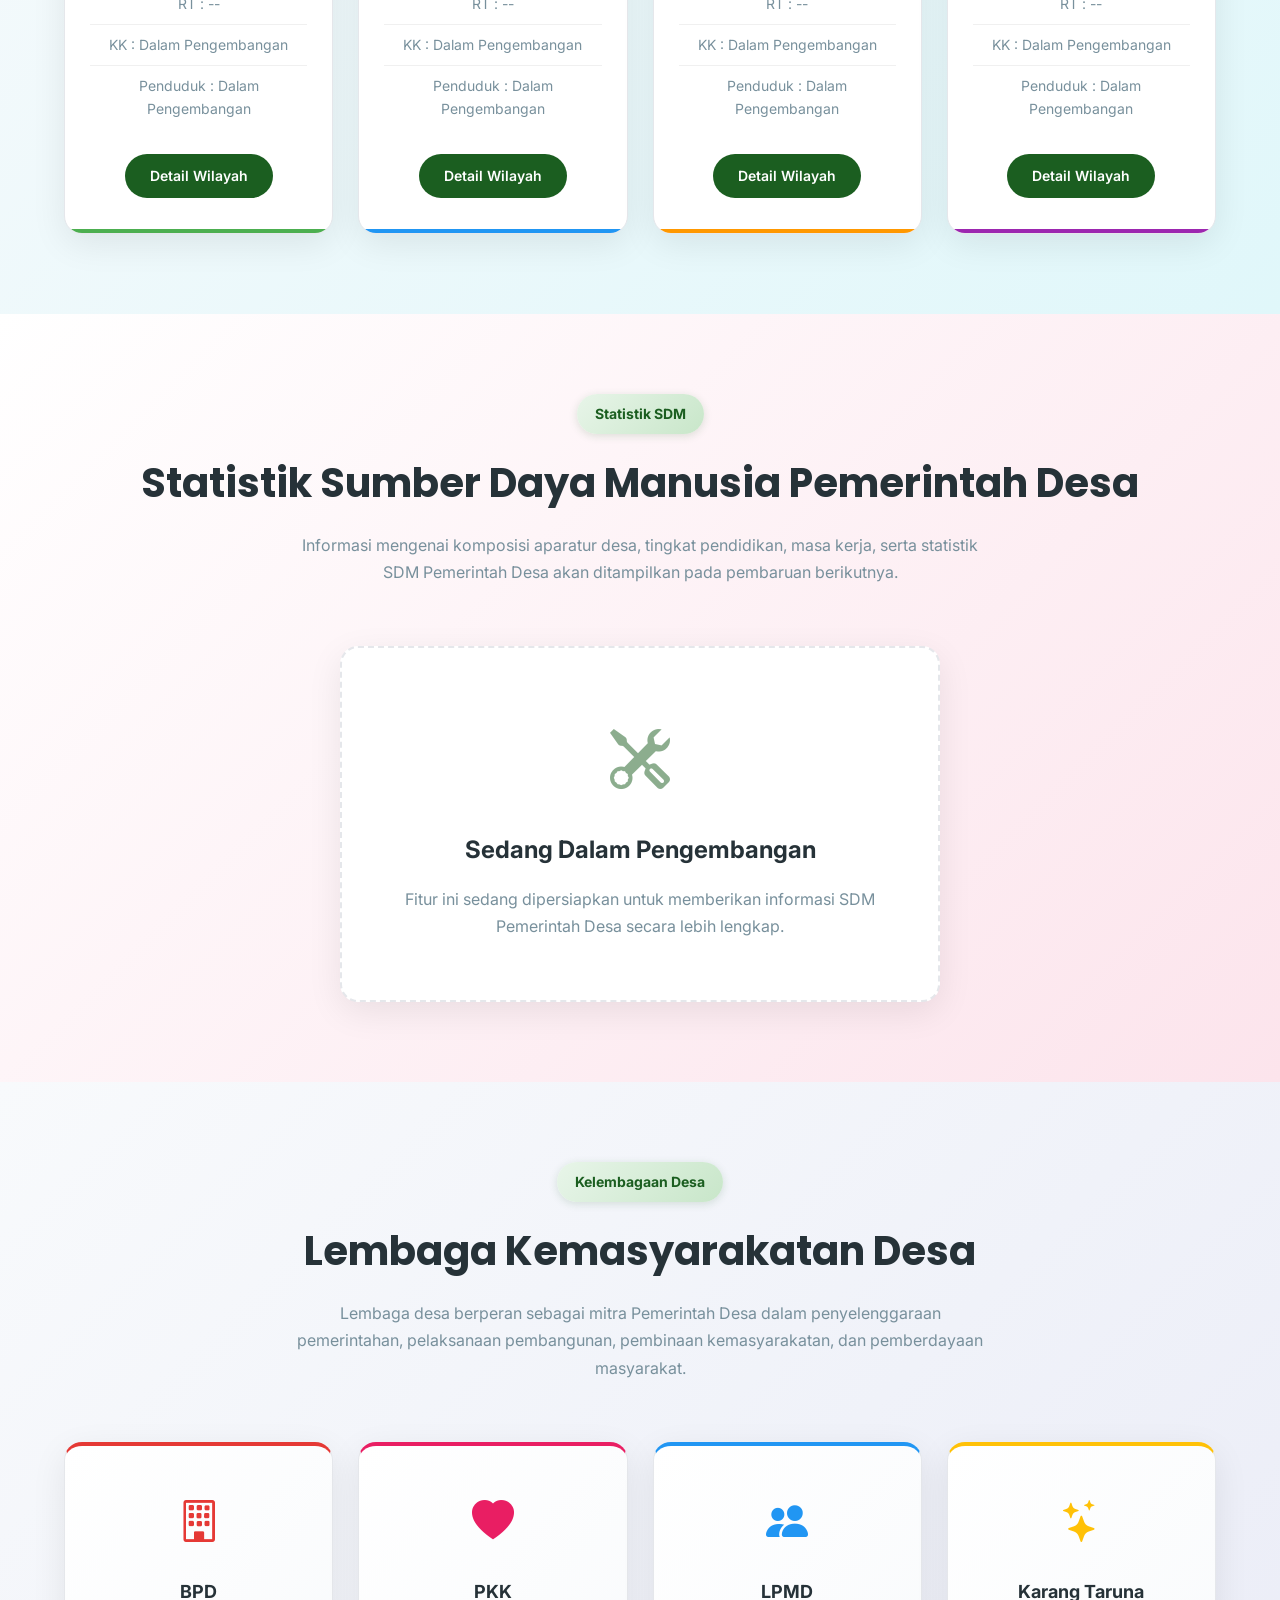
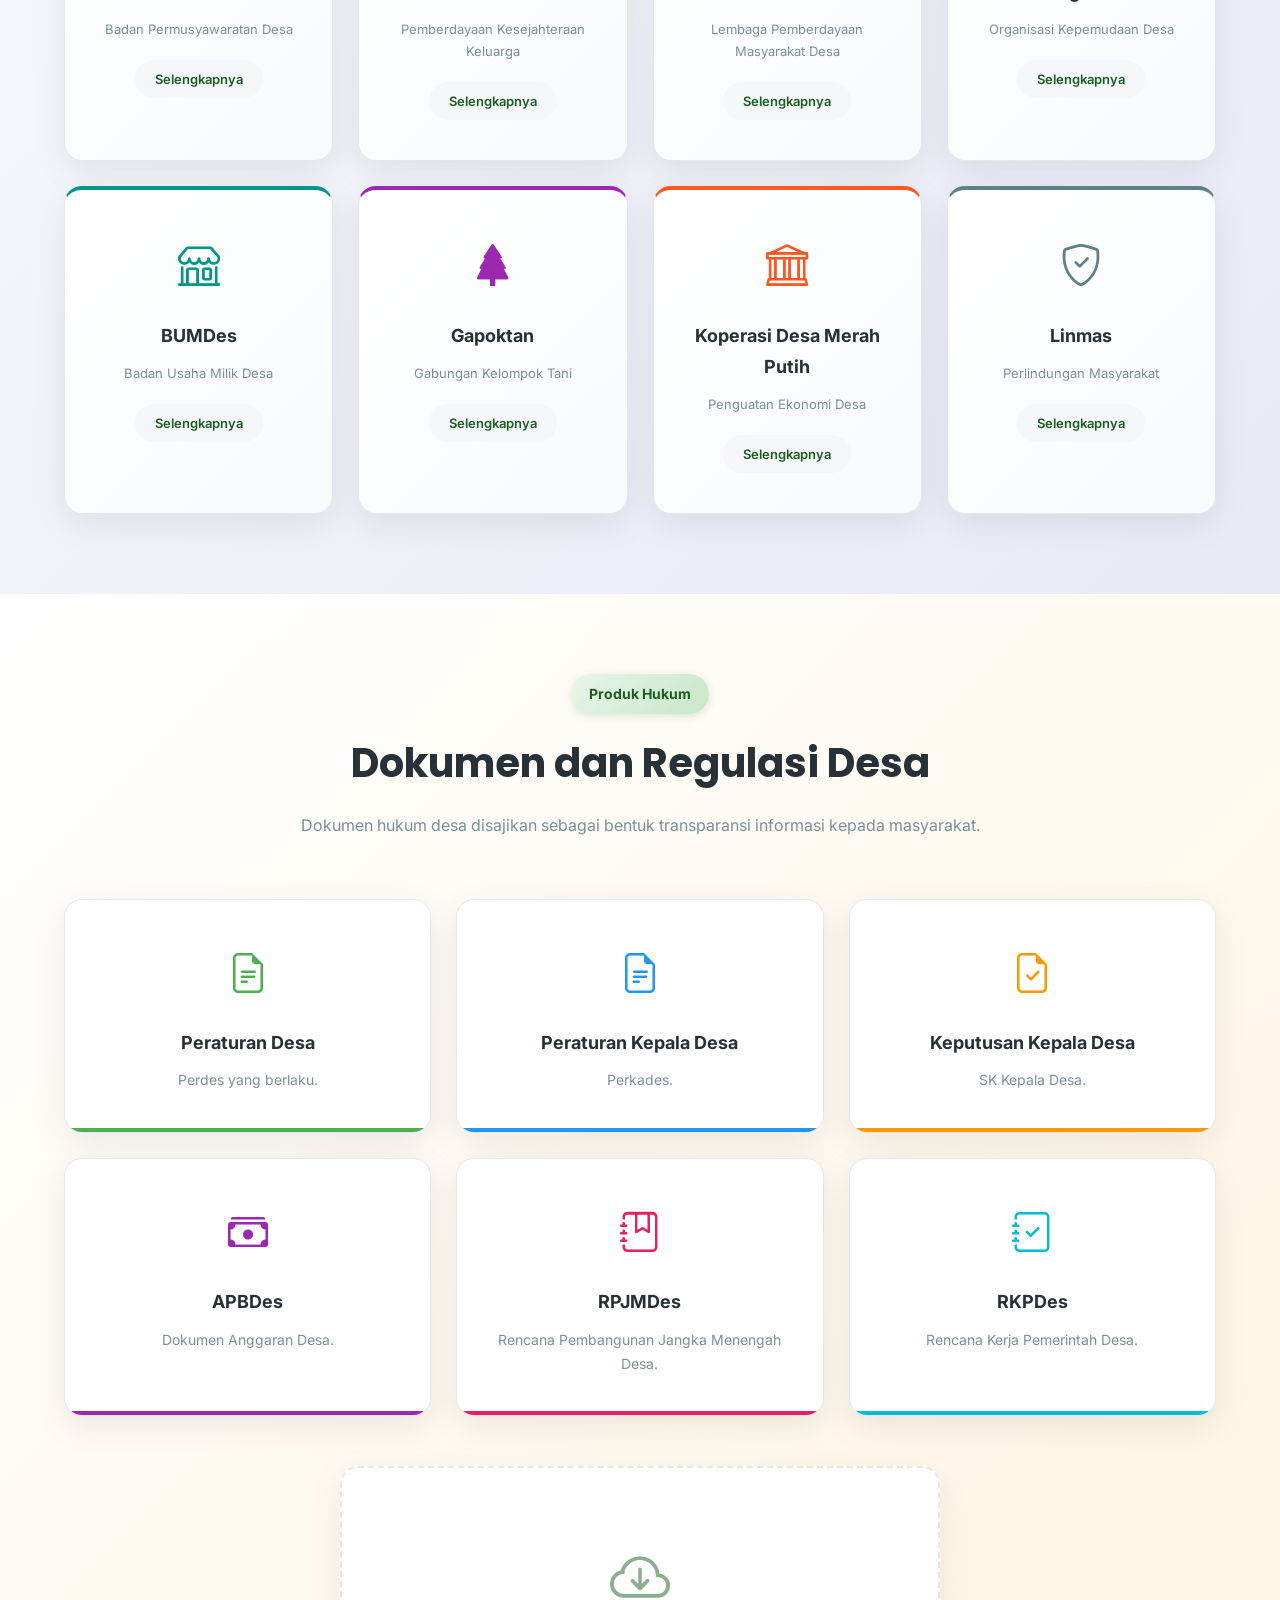
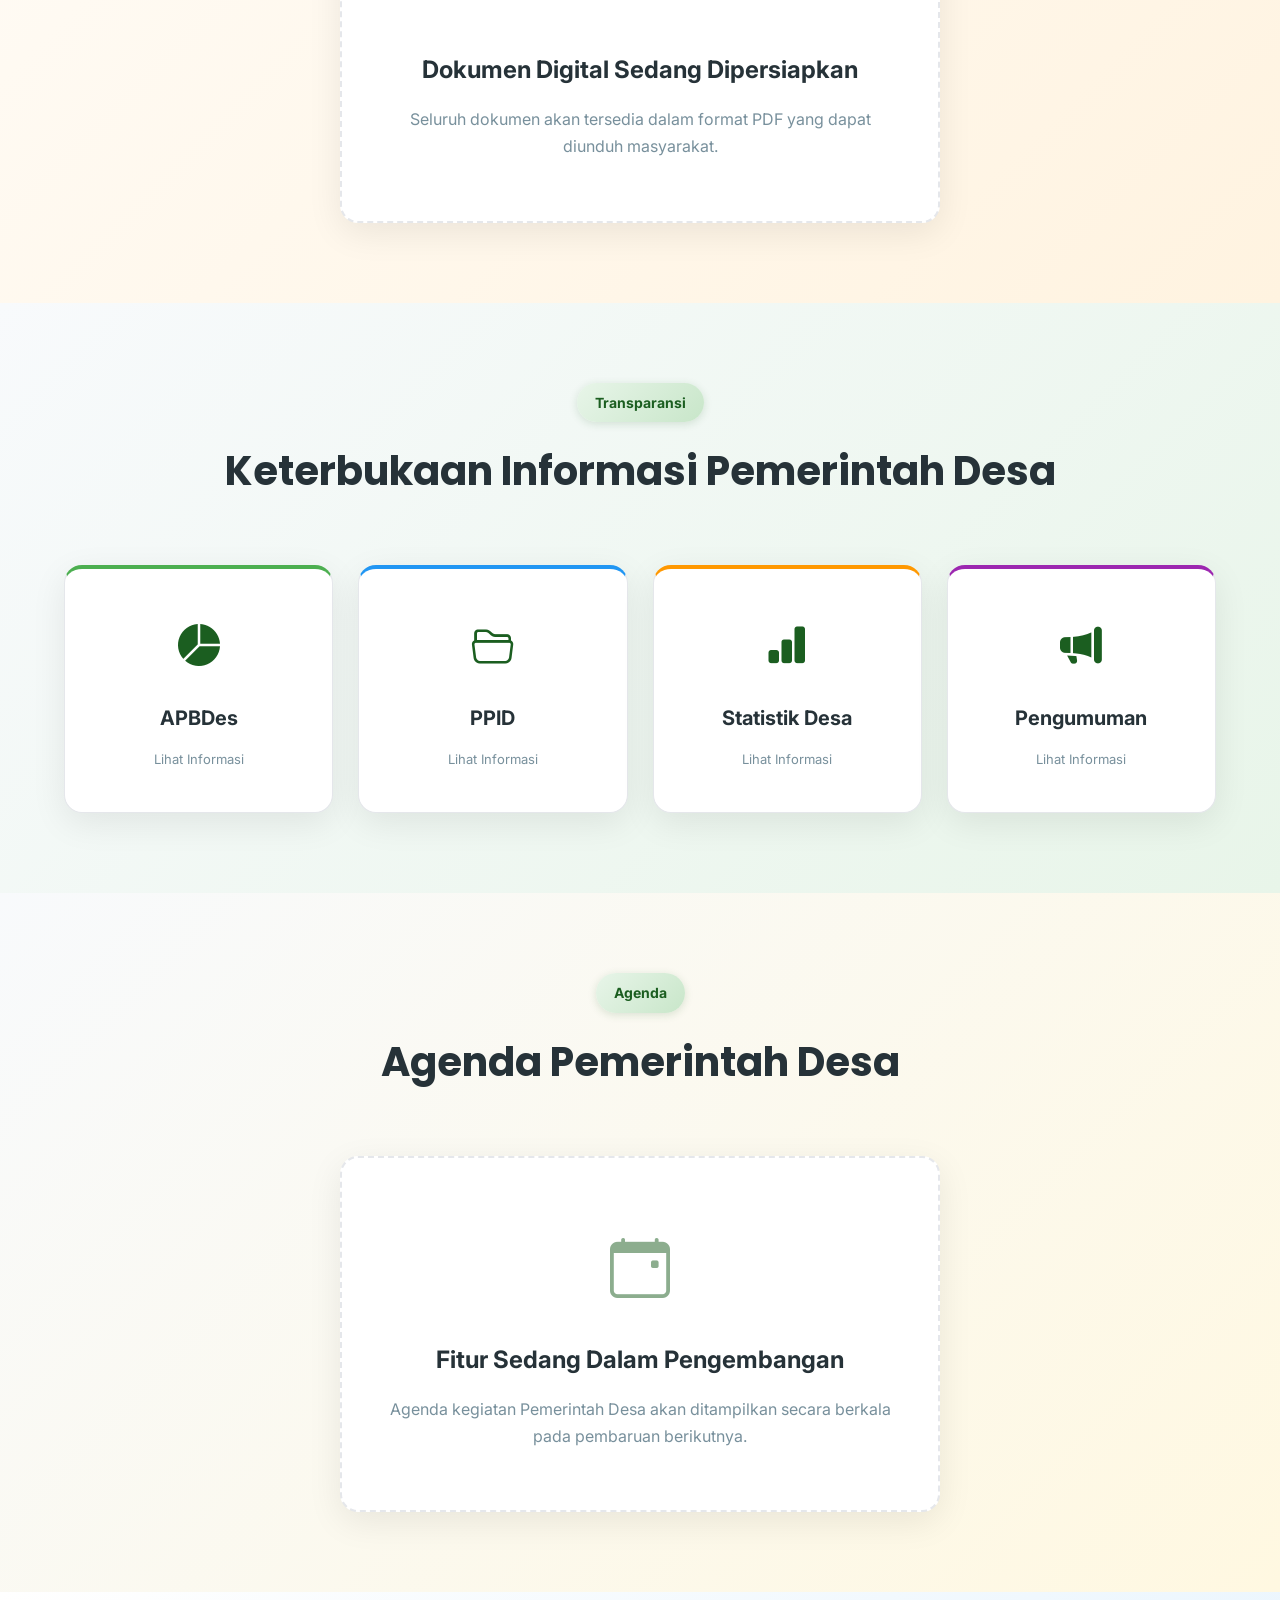
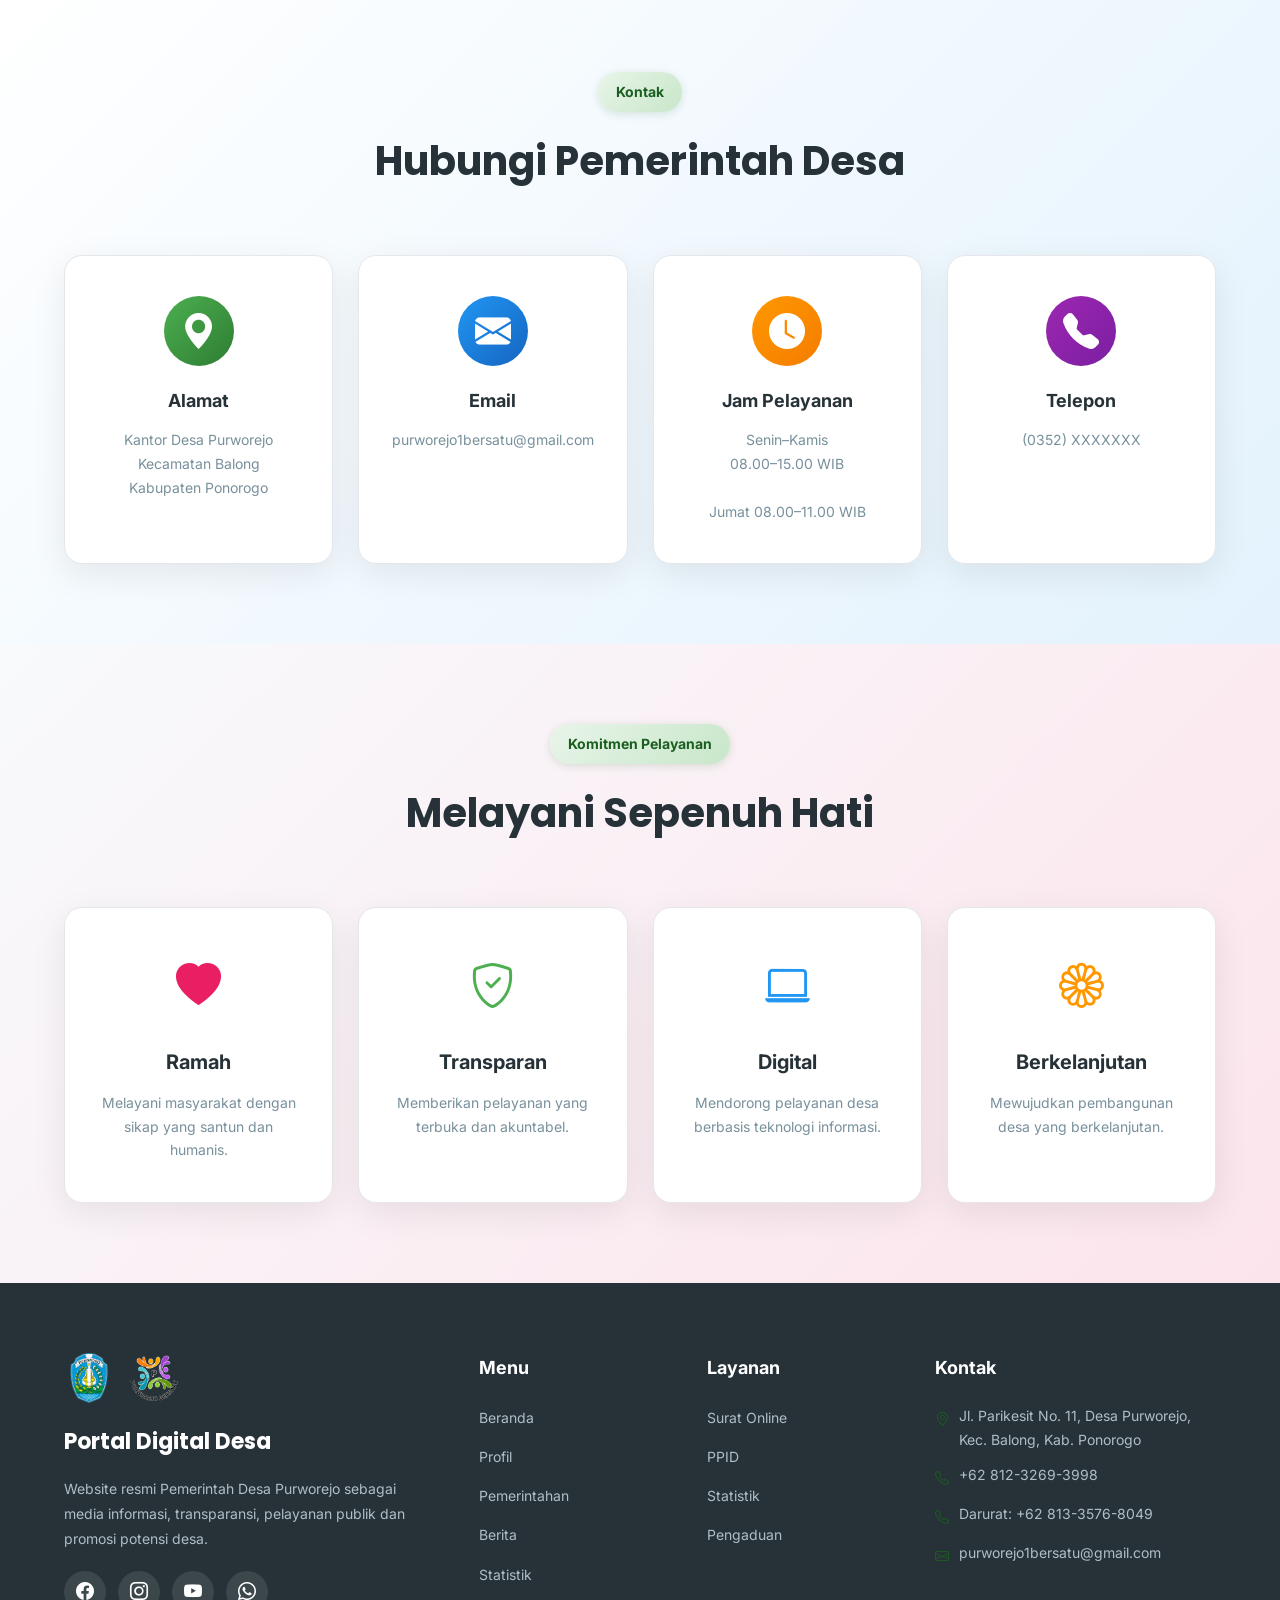
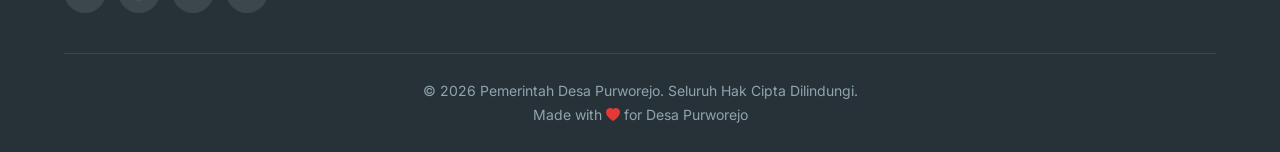
==== commit 9e5fdb8d: "Add files via upload" ====
--- a/pemerintahan.html
+++ b/pemerintahan.html
@@ -2888,7 +2888,7 @@
 
 <div class="chief-photo" data-aos="fade-right">
 
-<img src="images/aparatur/kepala-desa.jpg"
+<img src="images/aparatur/foto-kades.jpg"
 alt="Kepala Desa Purworejo">
 
 </div>
@@ -3301,7 +3301,7 @@
 
 <img src="images/aparatur/staf-kaur-umum.jpg" alt="">
 
-<h3>...................</h3>
+<h3>Mulyono</h3>
 
 <span>Staf Kaur Umum</span>
 
@@ -3319,7 +3319,7 @@
 
 <img src="images/aparatur/staf-kaur-keuangan.jpg" alt="">
 
-<h3>...................</h3>
+<h3>Prayitno</h3>
 
 <span>Staf Kaur Keuangan</span>
 
@@ -3337,7 +3337,7 @@
 
 <img src="images/aparatur/staf-kaur-perencanaan.jpg" alt="">
 
-<h3>...................</h3>
+<h3>Ali Mustofa</h3>
 
 <span>Staf Kaur Perencanaan</span>
 
